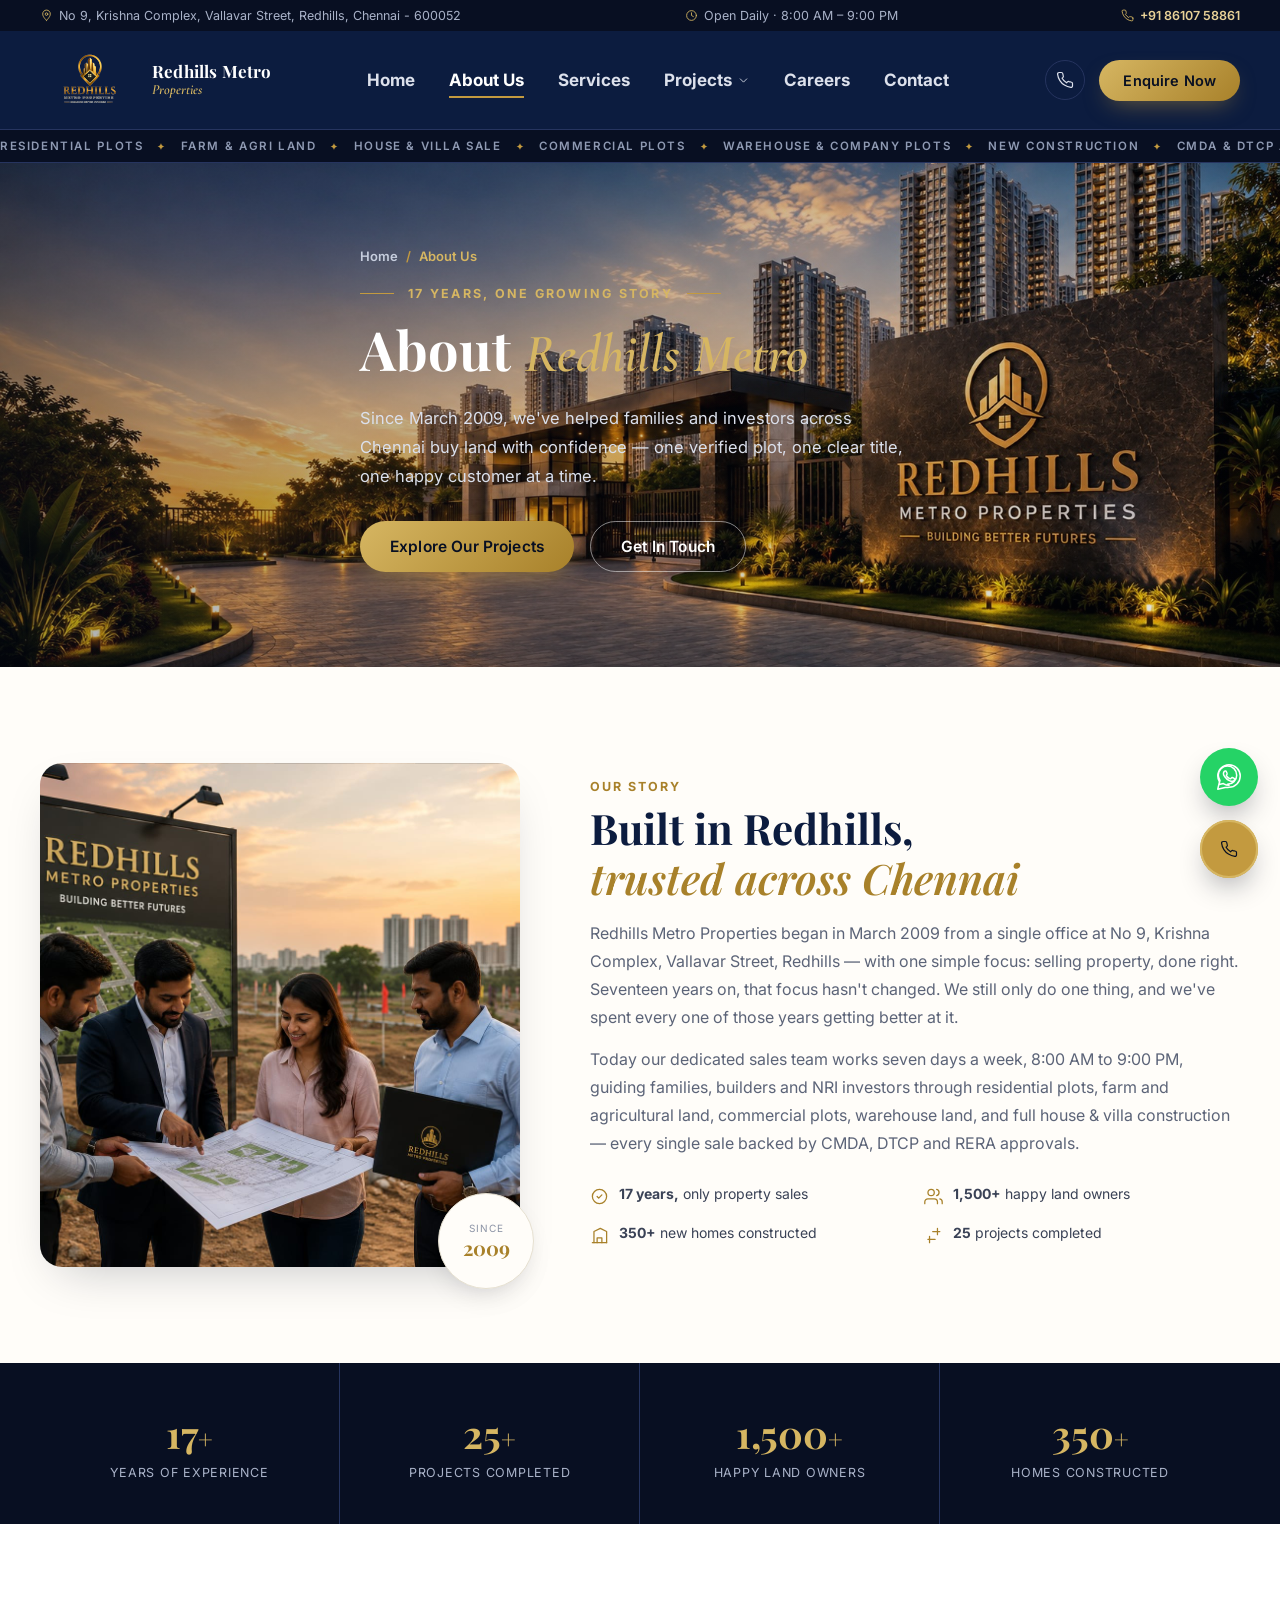
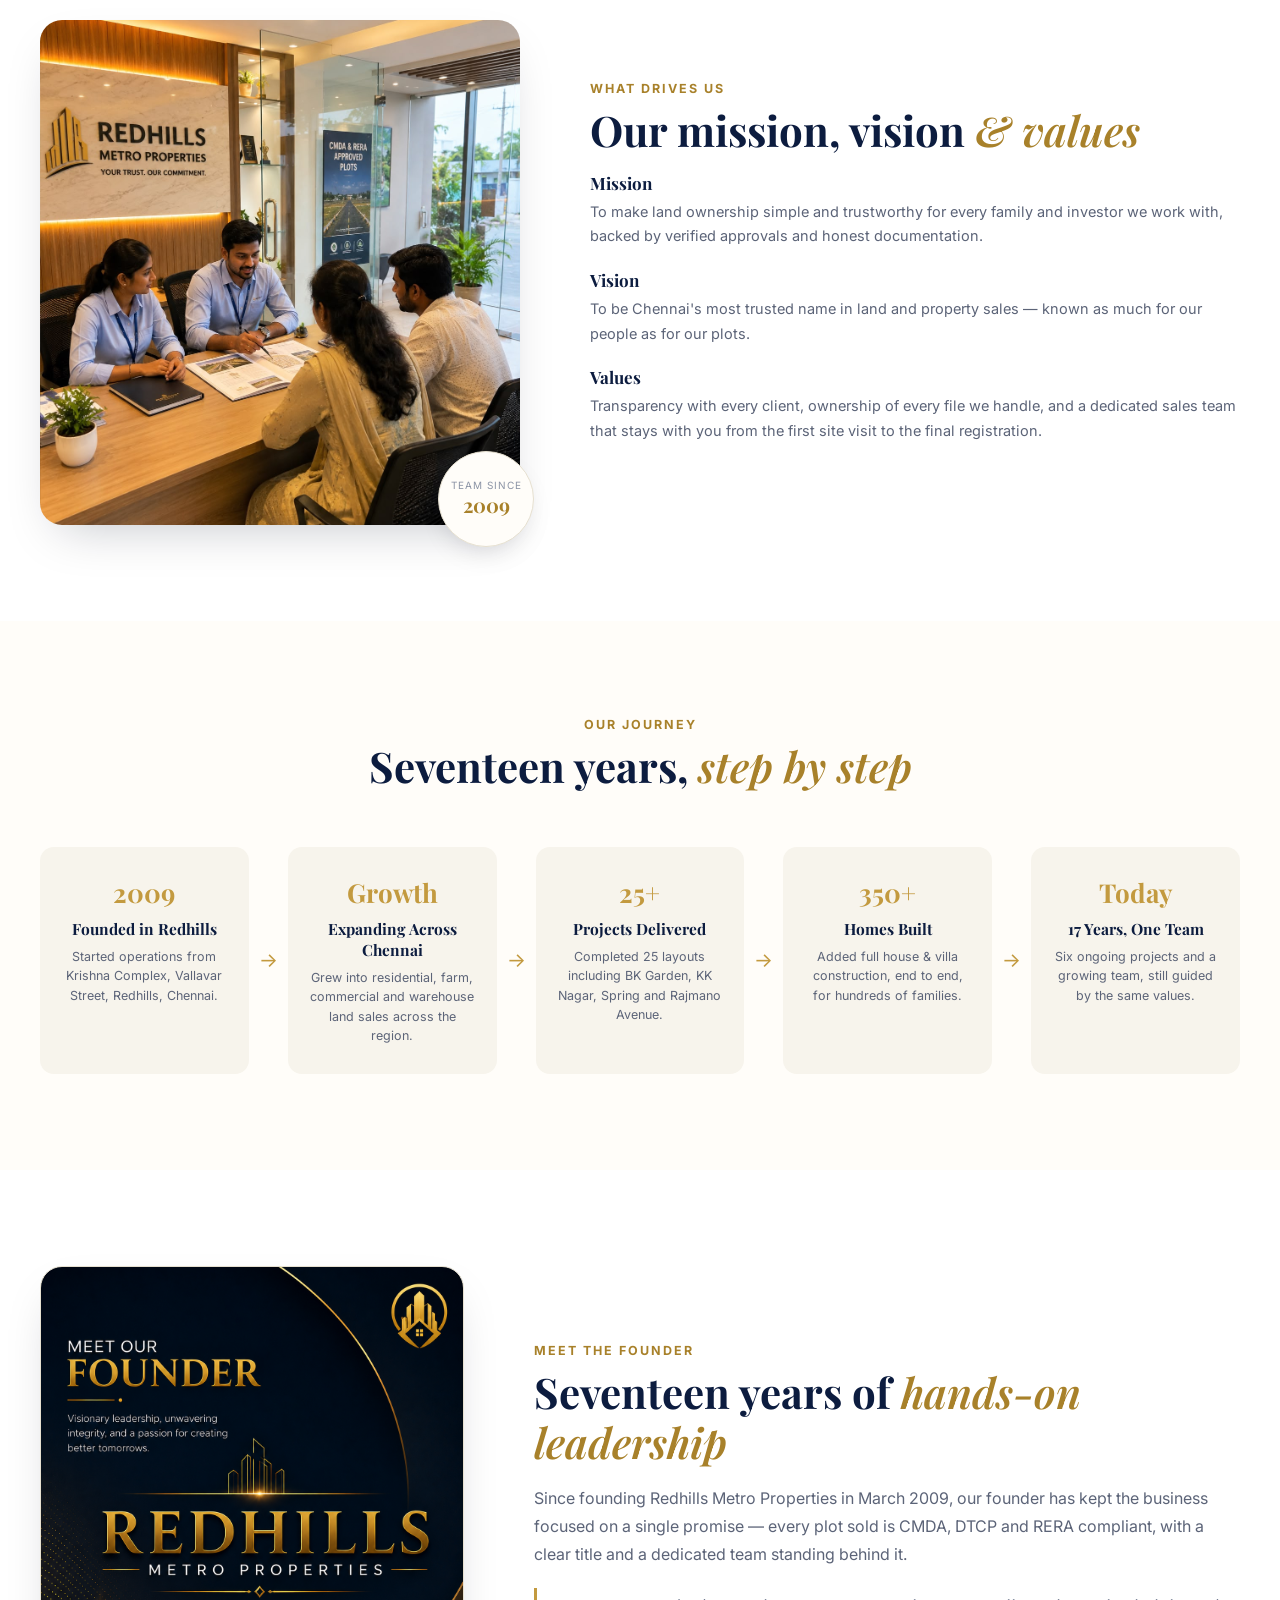
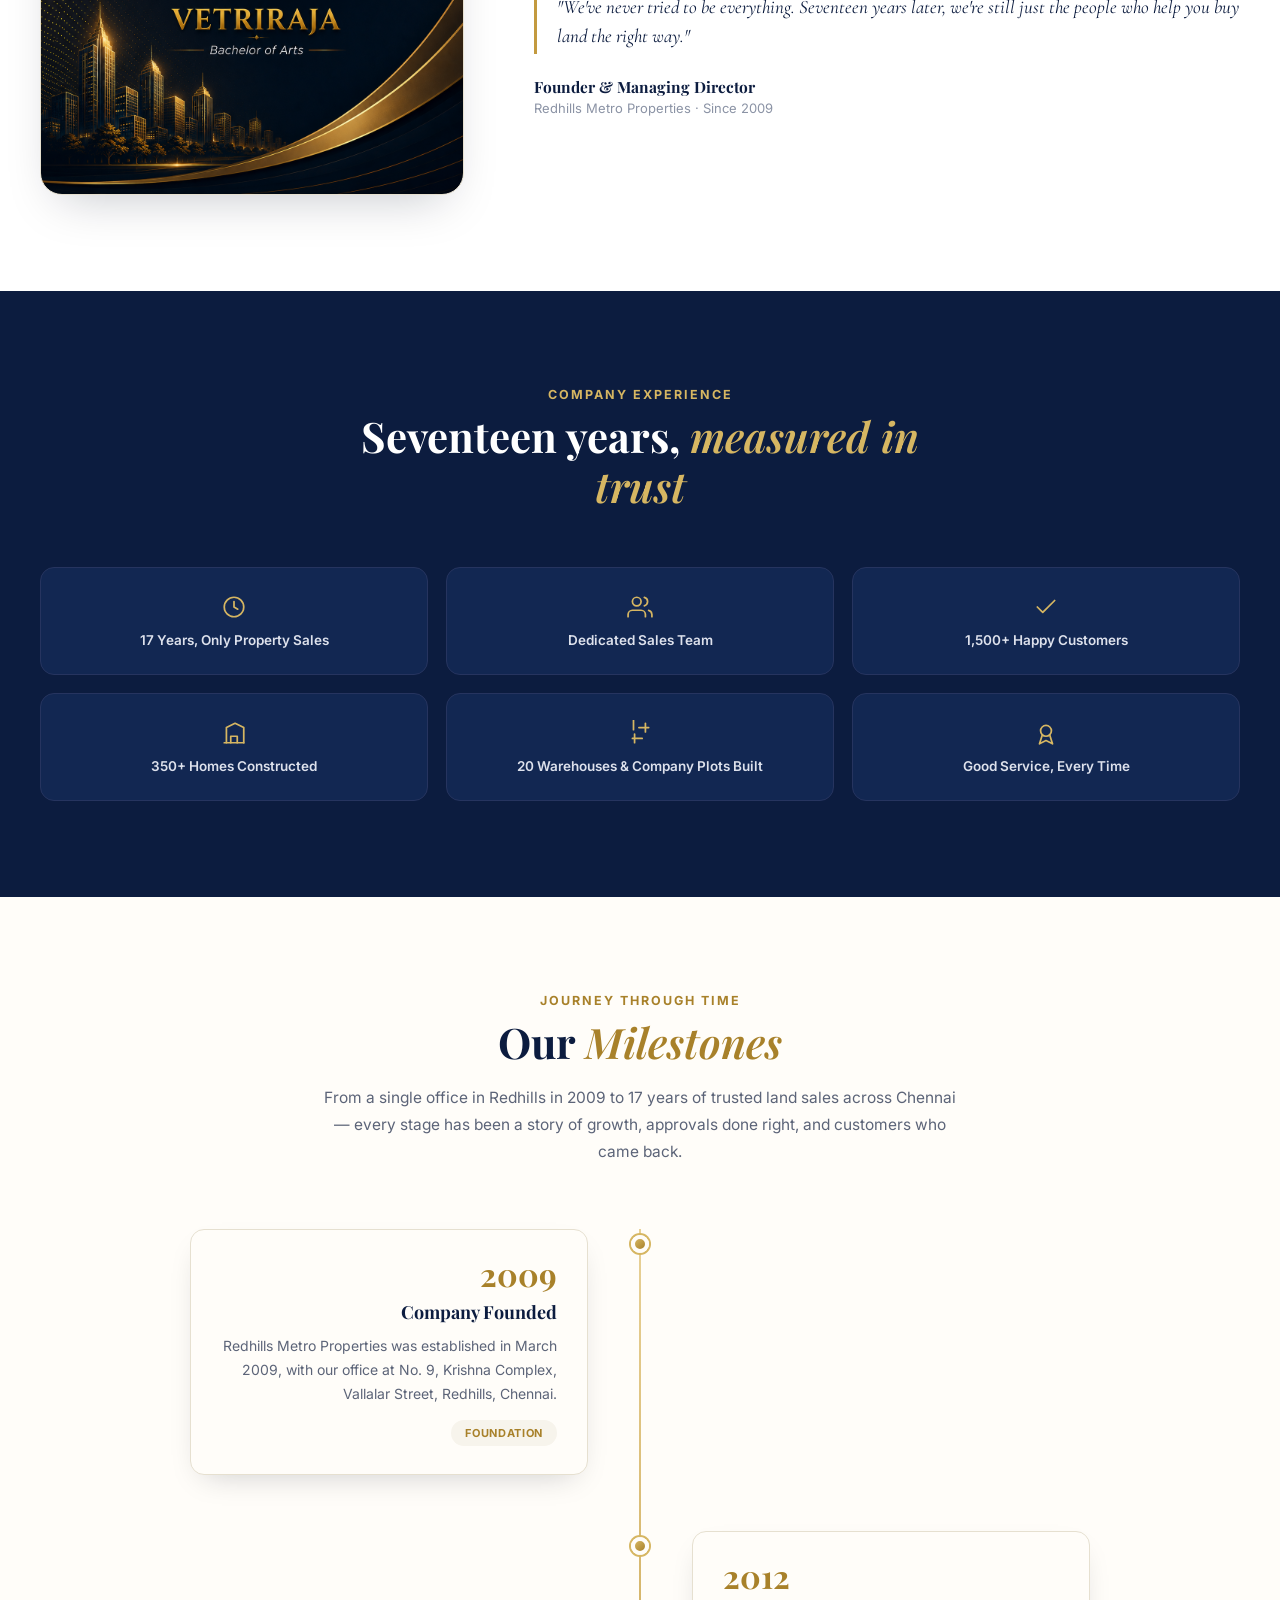
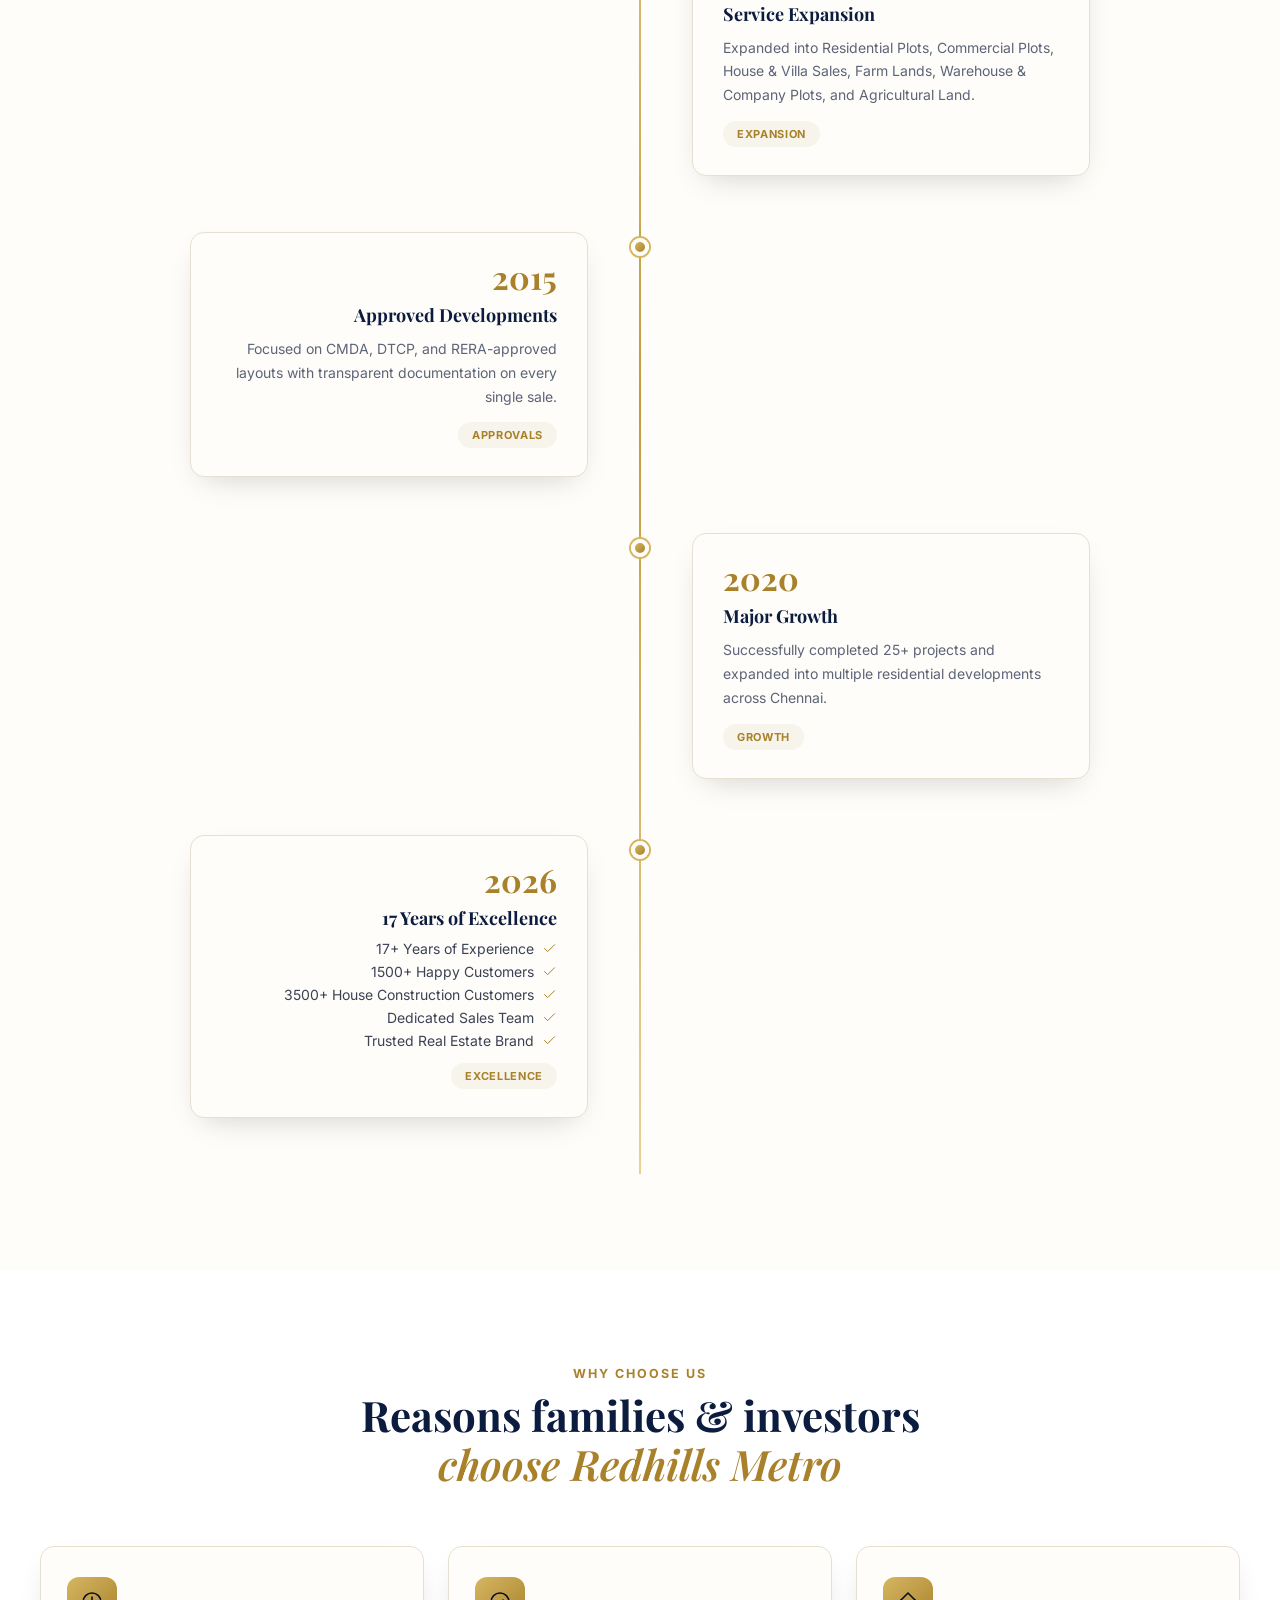
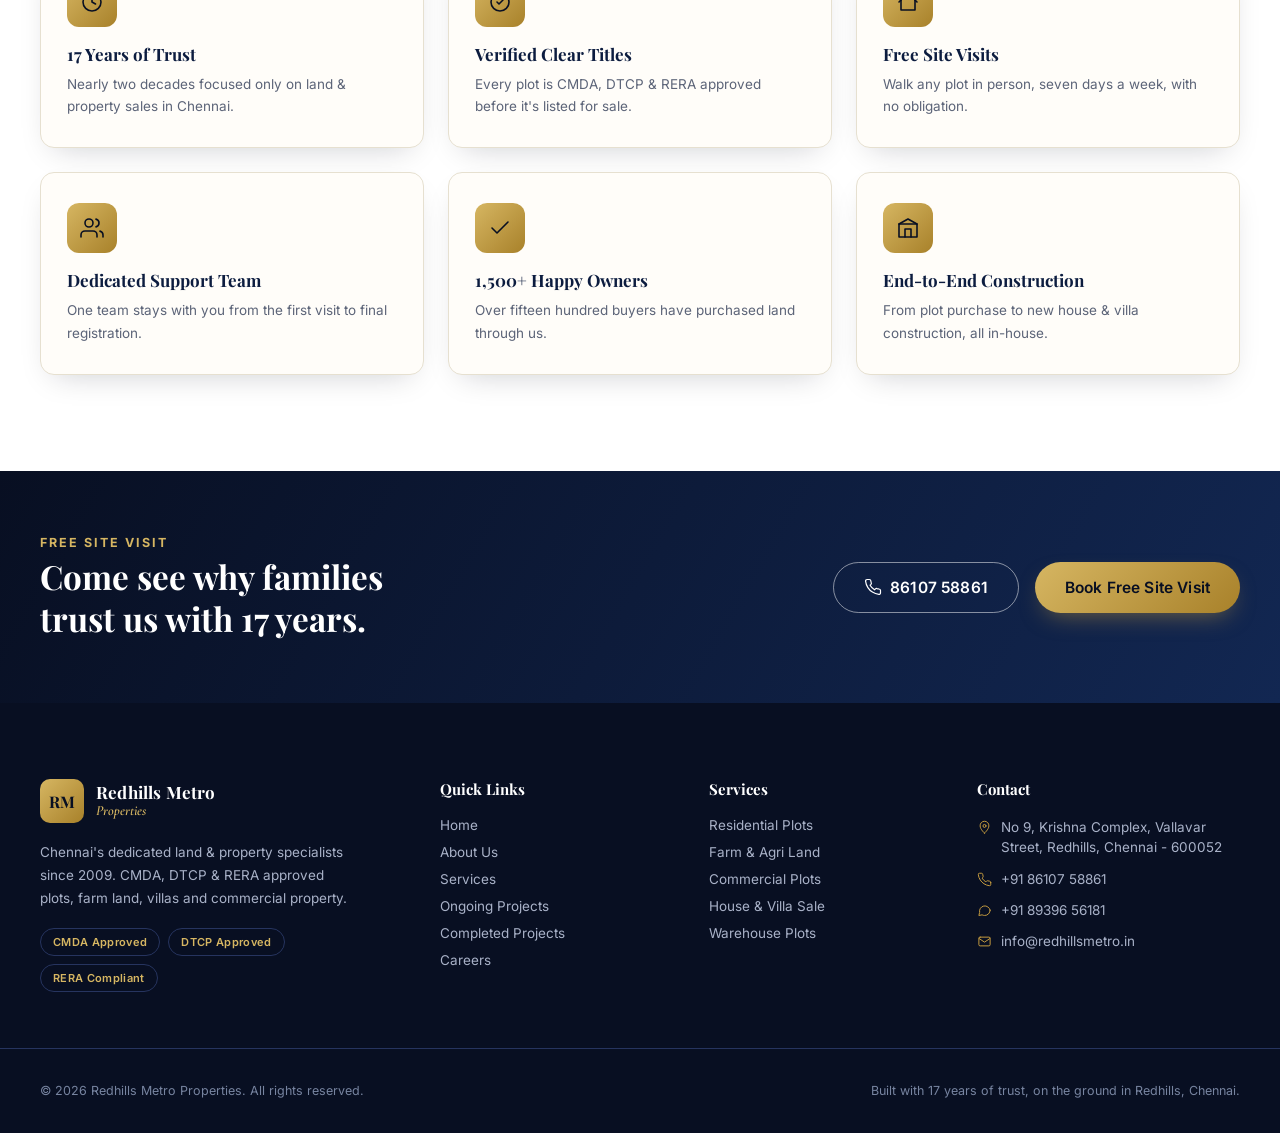
==== about.html @ 5ffaf77a "Add files via upload" ====
<!DOCTYPE html>
<html lang="en">
<head>
<meta charset="UTF-8">
<meta name="viewport" content="width=device-width, initial-scale=1.0">
<title>About Us | Redhills Metro Properties</title>
<meta name="description" content="17 years of trusted CMDA &amp; RERA approved land sales in Chennai. Learn about Redhills Metro Properties' story, mission, milestones and the team behind 1,500+ happy land owners.">
<link rel="preconnect" href="https://fonts.googleapis.com">
<link rel="preconnect" href="https://fonts.gstatic.com" crossorigin>
<link href="https://fonts.googleapis.com/css2?family=Playfair+Display:ital,wght@0,600;0,700;1,500;1,600&family=Inter:wght@400;500;600;700&family=Cormorant+Garamond:ital,wght@0,600;1,500&display=swap" rel="stylesheet">
<style>
/* =========================================================
   REDHILLS METRO PROPERTIES — ABOUT PAGE
   Shares design tokens & shell components with Home/Career pages.
   ========================================================= */
:root{
  --navy-950:#080f22;
  --navy-900:#0c1c3f;
  --navy-800:#122752;
  --navy-700:#1a3568;
  --navy-600:#254586;

  --gold-600:#a8812a;
  --gold-500:#c39a3f;
  --gold-400:#d6b662;
  --gold-300:#e8d197;

  --cream:#f7f4ec;
  --paper:#fffdf9;
  --ink-900:#171d2c;
  --ink-700:#3a4256;
  --ink-600:#5c6478;
  --ink-400:#8b93a5;
  --line:#e6e0d0;
  --line-dark:#26345f;

  --serif:'Playfair Display', Georgia, serif;
  --accent-serif:'Cormorant Garamond', Georgia, serif;
  --sans:'Inter', -apple-system, BlinkMacSystemFont, 'Segoe UI', sans-serif;

  --shadow-soft: 0 20px 50px -20px rgba(8,15,34,.25);
  --shadow-card: 0 12px 30px -14px rgba(8,15,34,.22);
  --radius-lg: 22px;
  --radius-md: 14px;
  --radius-sm: 8px;
}

*,*::before,*::after{box-sizing:border-box;}
html{scroll-behavior:smooth;}
body{
  margin:0;
  font-family:var(--sans);
  color:var(--ink-900);
  background:var(--paper);
  -webkit-font-smoothing:antialiased;
  overflow-x:hidden;
}
img{max-width:100%;display:block;}
a{color:inherit;text-decoration:none;}
ul{list-style:none;margin:0;padding:0;}
button{font:inherit;cursor:pointer;background:none;border:none;color:inherit;}
.i{width:18px;height:18px;fill:none;stroke:currentColor;stroke-width:1.6;stroke-linecap:round;stroke-linejoin:round;flex-shrink:0;}

@media (prefers-reduced-motion: reduce){
  *{animation-duration:.01ms !important; animation-iteration-count:1 !important; transition-duration:.01ms !important; scroll-behavior:auto !important;}
}

a:focus-visible, button:focus-visible{
  outline:2px solid var(--gold-500);
  outline-offset:3px;
  border-radius:4px;
}

.section{padding:96px 0;}
.section--dark{background:var(--navy-900); color:#fff;}
.section--cream{background:white}
.section__head{max-width:640px; margin:0 auto 56px; text-align:center;}
.section__head--split{max-width:none; text-align:left; display:flex; align-items:flex-end; justify-content:space-between; gap:24px; flex-wrap:wrap; padding:0 40px; margin-bottom:44px;}
.section__title{font-family:var(--serif); font-size:clamp(28px,3.4vw,42px); line-height:1.18; font-weight:700; margin:10px 0 16px; color:var(--navy-900);}
.section__title em{font-style:italic; font-weight:600; color:var(--gold-600);}
.section__title--light{color:#fff;}
.section__title--light em{color:var(--gold-400);}
.section__text{font-size:16px; line-height:1.75; color:var(--ink-600); margin:0 0 14px;}
.section__text--light{color:#c7cede;}

.eyebrow{
  font-family:var(--sans);
  font-size:12.5px;
  font-weight:700;
  letter-spacing:.16em;
  text-transform:uppercase;
  color:var(--gold-600);
  margin:0 0 4px;
}
.eyebrow--light{color:var(--gold-400);}

/* =========================================================
   BUTTONS
   ========================================================= */
.btn{
  display:inline-flex; align-items:center; gap:8px;
  padding:12px 24px;
  border-radius:999px;
  font-weight:600;
  font-size:14.5px;
  letter-spacing:.01em;
  transition:transform .25s ease, box-shadow .25s ease, background .25s ease, color .25s ease;
  white-space:nowrap;
  border:none;
}
.btn--lg{padding:15px 30px; font-size:15.5px;}
.btn--gold{
  background:linear-gradient(135deg, var(--gold-400), var(--gold-600));
  color:var(--navy-950);
  box-shadow:0 10px 24px -10px rgba(195,154,63,.6);
}
.btn--gold:hover{transform:translateY(-2px); box-shadow:0 14px 28px -10px rgba(195,154,63,.75);}
.btn--outline{
  border:1.5px solid var(--navy-800);
  color:var(--navy-900);
}
.btn--outline:hover{background:var(--navy-900); color:#fff;}
.btn--outline-light{
  border:1.5px solid rgba(255,255,255,.5);
  color:#fff;
}
.btn--outline-light:hover{background:rgba(255,255,255,.12);}

/* =========================================================
   TOPBAR / HEADER / NAV (shared shell)
   ========================================================= */
.topbar{background:var(--navy-950); color:#a9b2c8; font-size:12.5px;}
.topbar__inner{max-width:1320px; margin:0 auto; padding:8px 40px; display:flex; align-items:center; justify-content:space-between; gap:20px; flex-wrap:wrap;}
.topbar__item{display:flex; align-items:center; gap:6px;}
.topbar__item .i{width:13px; height:13px; color:var(--gold-400);}
.topbar__phone{color:var(--gold-300); font-weight:600;}

.header{position:sticky; top:0; z-index:100; background:var(--navy-900); border-bottom:1px solid var(--line-dark);}
.header__inner{max-width:1320px; margin:0 auto; padding:14px 40px; display:flex; align-items:center; justify-content:space-between; gap:24px;}

.brand{display:flex; align-items:center; gap:12px;}
.brand__mark{
  width:44px; height:44px; border-radius:10px;
  background:linear-gradient(135deg, var(--gold-400), var(--gold-600));
  color:var(--navy-950);
  font-family:var(--serif); font-weight:700; font-size:16px;
  display:flex; align-items:center; justify-content:center;
  flex-shrink:0;
}
.brand__text{display:flex; flex-direction:column; line-height:1.15;}
.brand__text strong{font-family:var(--serif); font-size:17px; color:#fff; font-weight:700; letter-spacing:.01em;}
.brand__text em{font-style:italic; font-family:var(--accent-serif); font-size:14px; color:var(--gold-400); font-weight:600;}

.nav__list{display:flex; align-items:center; gap:34px;}
.nav__list > li > a, .nav__dropdown-btn{
  font-size:17px; font-weight:700; color:#dde1ec;
  display:flex; align-items:center; gap:5px;
  padding:8px 0; position:relative;
}
.nav__list > li > a::after{
  content:""; position:absolute; left:0; right:0; bottom:0; height:2px;
  background:var(--gold-500); transform:scaleX(0); transform-origin:left;
  transition:transform .25s ease;
}

.brand__logo{
  height:70px; width:220px; max-width:100px;
  object-fit:contain; flex-shrink:0;
}
.nav__list > li > a:hover::after, .nav__list > li > a.is-active::after{transform:scaleX(1);}
.nav__list > li > a.is-active, .nav__list > li > a:hover, .nav__dropdown-btn:hover{color:#fff;}

.nav__dropdown{position:relative;}
.i--chevron{width:13px; height:13px; transition:transform .25s ease;}
.nav__dropdown-btn[aria-expanded="true"] .i--chevron{transform:rotate(180deg);}

.nav__dropdown-menu{
  position:absolute; top:calc(100% + 14px); left:50%; transform:translateX(-50%) translateY(6px);
  background:var(--paper); border-radius:var(--radius-md); overflow:hidden;
  width:250px; box-shadow:var(--shadow-soft);
  opacity:0; visibility:hidden; transition:opacity .22s ease, transform .22s ease, visibility .22s ease;
}
.nav__dropdown-menu::before{
  content:""; position:absolute; top:-6px; left:50%; transform:translateX(-50%) rotate(45deg);
  width:12px; height:12px; background:var(--paper);
}
.nav__dropdown.is-open .nav__dropdown-menu{opacity:1; visibility:visible; transform:translateX(-50%) translateY(0);}
.nav__dropdown-menu li a{display:flex; flex-direction:column; gap:2px; padding:14px 18px; color:var(--navy-900); border-bottom:1px solid var(--line);}
.nav__dropdown-menu li:last-child a{border-bottom:none;}
.nav__dropdown-menu li a span{font-weight:600; font-size:14.5px;}
.nav__dropdown-menu li a small{color:var(--ink-400); font-size:12px;}
.nav__dropdown-menu li a:hover{background:var(--cream);}

.header__cta{display:flex; align-items:center; gap:14px;}
.icon-btn{
  width:40px; height:40px; border-radius:50%; border:1px solid var(--line-dark);
  display:flex; align-items:center; justify-content:center; color:#dde1ec;
  transition:background .2s ease, border-color .2s ease;
}
.icon-btn:hover{background:var(--navy-800); border-color:var(--gold-500);}

.hamburger{display:none; flex-direction:column; justify-content:center; gap:5px; width:30px; height:30px;}
.hamburger span{display:block; width:100%; height:2px; background:#fff; border-radius:2px; transition:transform .3s ease, opacity .3s ease;}
.hamburger[aria-expanded="true"] span:nth-child(1){transform:translateY(7px) rotate(45deg);}
.hamburger[aria-expanded="true"] span:nth-child(2){opacity:0;}
.hamburger[aria-expanded="true"] span:nth-child(3){transform:translateY(-7px) rotate(-45deg);}

.ticker{background:var(--navy-950); border-top:1px solid var(--line-dark); overflow:hidden; padding:9px 0;}
.ticker__track{display:flex; align-items:center; gap:14px; width:max-content; animation:ticker 32s linear infinite;}
.ticker__track span{font-size:11.5px; font-weight:600; letter-spacing:.14em; color:#8f9ab3; white-space:nowrap;}
.ticker__track .dot{color:var(--gold-500); font-size:9px;}
@keyframes ticker{ from{transform:translateX(0);} to{transform:translateX(-50%);} }

.nav-backdrop{position:fixed; inset:0; background:rgba(8,15,34,.55); z-index:98; opacity:0; visibility:hidden; transition:opacity .3s ease, visibility .3s ease;}
.nav-backdrop.is-visible{opacity:1; visibility:visible;}

@media (max-width: 980px){
  .topbar{display:none;}
  .hamburger{display:flex;}
  .nav{position:fixed; top:0; right:0; height:100vh; width:min(320px,84vw); background:var(--navy-950); z-index:99; padding:100px 28px 40px; transform:translateX(100%); transition:transform .35s ease; overflow-y:auto;}
  .nav.is-open{transform:translateX(0);}
  .nav__list{flex-direction:column; align-items:flex-start; gap:6px; width:100%;}
  .nav__list > li{width:100%;}
  .nav__list > li > a, .nav__dropdown-btn{width:100%; padding:13px 0; justify-content:space-between; border-bottom:1px solid var(--line-dark);}
  .nav__dropdown-menu{position:static; transform:none; width:100%; box-shadow:none; background:var(--navy-800); max-height:0; opacity:1; visibility:visible; overflow:hidden; transition:max-height .3s ease; border-radius:var(--radius-sm); margin-top:6px;}
  .nav__dropdown-menu::before{display:none;}
  .nav__dropdown.is-open .nav__dropdown-menu{max-height:220px;}
  .nav__dropdown-menu li a{color:#fff; border-bottom:1px solid var(--line-dark);}
  .nav__dropdown-menu li a small{color:#8f9ab3;}
  .header__cta .icon-btn{display:none;}
  .header__cta .btn--gold{padding:10px 18px; font-size:13.5px;}
}
.header.is-scrolled .header__inner{padding-top:10px; padding-bottom:10px;}

/* =========================================================
   PAGE HERO
   ========================================================= */
.page-hero{position:relative; min-height:56vh; display:flex; align-items:center; overflow:hidden; padding:60px 0 70px;}
.page-hero__bg{
  position:absolute; inset:0; background-size:cover; background-position:center;
  background-repeat:no-repeat;
  background-color:transparent;
  background-image:url('images/about-hero.jpg');
}
.page-hero__overlay{background:linear-gradient(100deg, rgba(8,15,34,.35) 0%, rgba(8,15,34,.22) 45%, rgba(8,15,34,.10) 100%); position:absolute; inset:0;}
.page-hero__content{position:relative; z-index:2; max-width:680px; margin:0 auto; padding:0 40px; }
.breadcrumb{display:flex; align-items:center; gap:8px; font-size:13px; font-weight:600; color:#a9b2c8; margin-bottom:22px;}
.breadcrumb a{color:#c7cede; transition:color .2s ease;}
.breadcrumb a:hover{color:var(--gold-400);}
.breadcrumb__sep{color:var(--gold-500);}
.breadcrumb__current{color:var(--gold-400);}
.page-hero__eyebrow{display:flex; align-items:center; gap:14px; font-size:12.5px; font-weight:700; letter-spacing:.18em; text-transform:uppercase; color:var(--gold-400); margin:0 0 18px;}
.page-hero__eyebrow span{width:34px; height:1px; background:var(--gold-500); display:block;}
.page-hero__title{font-family:var(--serif); font-weight:700; color:#fff; font-size:clamp(34px,5vw,54px); line-height:1.14; margin:0 0 20px;}
.page-hero__title em{font-style:italic; font-weight:600; color:var(--gold-400); font-family:var(--accent-serif);}
.page-hero__desc{font-size:16.5px; line-height:1.75; color:#dbe0ec; max-width:560px; margin:0 0 30px;}
.page-hero__actions{display:flex; gap:16px; flex-wrap:wrap;}
@media (max-width:560px){ .page-hero__actions{flex-direction:column;} .page-hero__actions .btn{width:100%; justify-content:center;} }

/* =========================================================
   OUR STORY
   ========================================================= */
.story__inner{
  max-width:1320px; margin:0 auto; padding:0 40px;
  display:grid; grid-template-columns:.85fr 1.15fr; gap:70px; align-items:center;
}
.story__media{position:relative;}
.story__image{
  width:100%; aspect-ratio:1/1.05; border-radius:var(--radius-lg);
  /* background-color:var(--navy-800); */
  background-image:linear-gradient(160deg, var(--navy-700), var(--gold-600) 140%), url('images/about-story.jpg');
  background-blend-mode:overlay; background-size:cover; background-position:center;
  box-shadow:var(--shadow-soft);
}
.story__since{
  position:absolute; bottom:-22px; right:-14px;
  background:var(--paper); border-radius:50%; width:96px; height:96px;
  display:flex; flex-direction:column; align-items:center; justify-content:center;
  box-shadow:var(--shadow-card); border:1px solid var(--line);
}
.story__since span{font-size:10px; letter-spacing:.1em; text-transform:uppercase; color:var(--ink-400);}
.story__since strong{font-family:var(--serif); font-size:20px; color:var(--gold-600);}

.story__grid{display:grid; grid-template-columns:1fr 1fr; gap:18px; margin:28px 0 6px;}
.about__point{display:flex; align-items:flex-start; gap:10px; font-size:14px; color:var(--ink-700);}
.about__point .i{width:19px; height:19px; color:var(--gold-600); margin-top:2px;}
@media (max-width: 980px){
  .story__inner{grid-template-columns:1fr; gap:70px;}
  .story__grid{grid-template-columns:1fr;}
}

/* =========================================================
   STATS STRIP
   ========================================================= */
.stats{background:var(--navy-950); padding:0;}
.stats__inner{max-width:1320px; margin:0 auto; padding:0 40px; display:grid; grid-template-columns:repeat(4,1fr);}
.stat{padding:44px 20px; text-align:center; border-right:1px solid var(--line-dark);}
.stat:last-child{border-right:none;}
.stat__num{font-family:var(--serif); font-size:clamp(30px,3vw,44px); font-weight:700; color:var(--gold-400);}
.stat__plus{font-family:var(--serif); font-size:clamp(20px,2vw,28px); font-weight:700; color:var(--gold-400);}
.stat__label{display:block; margin-top:6px; font-size:12.5px; letter-spacing:.06em; text-transform:uppercase; color:#a9b2c8;}
@media (max-width: 760px){
  .stats__inner{grid-template-columns:1fr 1fr;}
  .stat{border-bottom:1px solid var(--line-dark);}
}

/* =========================================================
   MISSION / VISION / VALUES (culture pattern)
   ========================================================= */
.culture__inner{max-width:1320px; margin:0 auto; padding:0 40px; display:grid; grid-template-columns:.85fr 1.15fr; gap:70px; align-items:center;}
.culture__media{position:relative;}
.culture__image{
  width:100%; aspect-ratio:1/1.05; border-radius:var(--radius-lg);
  /* background-color:var(--navy-800); */
  background-image:linear-gradient(160deg, var(--navy-700), var(--gold-600) 140%), url('images/about-office.jpg');
  background-blend-mode:overlay; background-size:cover; background-position:center;
  box-shadow:var(--shadow-soft);
}
.culture__since{position:absolute; bottom:-22px; right:-14px; background:var(--paper); border-radius:50%; width:96px; height:96px; display:flex; flex-direction:column; align-items:center; justify-content:center; box-shadow:var(--shadow-card); border:1px solid var(--line);}
.culture__since span{font-size:10px; letter-spacing:.1em; text-transform:uppercase; color:var(--ink-400);}
.culture__since strong{font-family:var(--serif); font-size:20px; color:var(--gold-600);}
.culture__block{margin-bottom:20px;}
.culture__block h3{font-family:var(--serif); font-size:17px; color:var(--navy-900); margin:0 0 6px;}
.culture__block p{font-size:14.5px; line-height:1.7; color:var(--ink-600); margin:0;}
@media (max-width:980px){ .culture__inner{grid-template-columns:1fr; gap:70px;} }

/* =========================================================
   MILESTONES / TIMELINE
   ========================================================= */
.timeline{max-width:1320px; margin:0 auto; padding:0 40px; display:flex; align-items:stretch; gap:10px; flex-wrap:wrap; justify-content:center;}
.timeline__step{flex:1 1 170px; max-width:210px; background:var(--cream); border-radius:var(--radius-md); padding:28px 20px; text-align:center;}
.timeline__num{font-family:var(--serif); font-size:26px; font-weight:700; color:var(--gold-500); display:block; margin-bottom:8px;}
.timeline__step h3{font-family:var(--serif); font-size:15.5px; font-weight:700; margin:0 0 8px; color:var(--navy-900);}
.timeline__step p{font-size:12.5px; line-height:1.55; color:var(--ink-600); margin:0;}
.timeline__arrow{display:flex; align-items:center; justify-content:center; font-size:20px; color:var(--gold-500); flex:0 0 auto;}
@media (max-width:900px){
  .timeline{flex-direction:column; align-items:stretch;}
  .timeline__step{max-width:none;}
  .timeline__arrow{transform:rotate(90deg); margin:-4px 0;}
}

/* =========================================================
   MEET THE FOUNDER
   ========================================================= */
.founder__inner{max-width:1320px; margin:0 auto; padding:0 40px; display:grid; grid-template-columns:.75fr 1.25fr; gap:70px; align-items:center;}
.founder__media{position:relative;}
.founder__image{
  width:100%; aspect-ratio:4/5; border-radius:var(--radius-lg);
  /* background-color:var(--navy-800); */
  background-image:linear-gradient(160deg, var(--navy-700), var(--navy-950)), url('images/founder.jpg');
  background-blend-mode:overlay; background-size:cover; background-position:center top;
  box-shadow:var(--shadow-soft);
  border:1px solid var(--line);
}
.founder__quote{
  font-family:var(--accent-serif); font-style:italic; font-size:19px; line-height:1.55;
  color:var(--navy-900); border-left:3px solid var(--gold-500);
  padding:4px 0 4px 20px; margin:20px 0 22px;
}
.founder__role strong{display:block; font-family:var(--serif); font-size:15.5px; color:var(--navy-900);}
.founder__role span{font-size:13px; color:var(--ink-400);}
@media (max-width:980px){ .founder__inner{grid-template-columns:1fr; gap:50px;} .founder__media{max-width:340px; margin:0 auto;} }

/* =========================================================
   ACHIEVEMENTS (benefits-tile pattern)
   ========================================================= */
.benefits__grid{max-width:1320px; margin:0 auto; padding:0 40px; display:grid; grid-template-columns:repeat(3,1fr); gap:18px;}
.benefits-tile{
  background:var(--navy-800); border:1px solid var(--line-dark); border-radius:var(--radius-md);
  padding:26px 20px; display:flex; flex-direction:column; align-items:center; gap:12px; text-align:center;
  transition:transform .25s ease, border-color .25s ease, background .25s ease;
}
.benefits-tile:hover{transform:translateY(-6px); border-color:var(--gold-500); background:var(--navy-700);}
.benefits-tile .i{width:26px; height:26px; color:var(--gold-400);}
.benefits-tile span{font-size:13.5px; font-weight:600; color:#dde1ec;}
@media (max-width:980px){ .benefits__grid{grid-template-columns:1fr 1fr;} }
@media (max-width:560px){ .benefits__grid{grid-template-columns:1fr;} }

/* =========================================================
   OUR MILESTONES (premium alternating vertical timeline)
   ========================================================= */
.milestones-v2__intro{max-width:640px; margin:0 auto 16px; text-align:center; color:var(--ink-600); font-size:15.5px; line-height:1.75;}

.timeline-v2{position:relative; max-width:980px; margin:64px auto 0; padding:0 40px;}
.timeline-v2::before{
  content:""; position:absolute; left:50%; top:0; bottom:0; width:2px;
  background:linear-gradient(180deg, var(--gold-300), var(--gold-500) 50%, var(--gold-300));
  transform:translateX(-50%);
}
.timeline-v2__item{
  position:relative; width:50%; padding-bottom:56px;
}
.timeline-v2__item:nth-child(odd){padding-right:52px;}
.timeline-v2__item:nth-child(even){margin-left:50%; padding-left:52px;}

.timeline-v2__dot{
  position:absolute; top:6px; width:18px; height:18px; border-radius:50%;
  background:linear-gradient(135deg, var(--gold-400), var(--gold-600));
  border:4px solid var(--paper); box-shadow:0 0 0 2px var(--gold-400);
  z-index:2;
}
.timeline-v2__item:nth-child(odd) .timeline-v2__dot{right:-9px;}
.timeline-v2__item:nth-child(even) .timeline-v2__dot{left:-9px;}

.timeline-v2__card{
  background:var(--paper); border:1px solid var(--line); border-radius:var(--radius-md);
  padding:28px 30px; box-shadow:var(--shadow-card);
  transition:transform .25s ease, box-shadow .25s ease;
}
.timeline-v2__card:hover{transform:translateY(-4px); box-shadow:var(--shadow-soft);}
.timeline-v2__item:nth-child(odd) .timeline-v2__card{text-align:right;}
.timeline-v2__item:nth-child(even) .timeline-v2__card{text-align:left;}

.timeline-v2__year{font-family:var(--serif); font-size:32px; font-weight:700; color:var(--gold-600); display:block; line-height:1;}
.timeline-v2__card h3{font-family:var(--serif); font-size:18px; font-weight:700; color:var(--navy-900); margin:10px 0 10px;}
.timeline-v2__card p{font-size:14px; line-height:1.7; color:var(--ink-600); margin:0 0 14px;}
.timeline-v2__card ul{margin:0 0 14px; display:flex; flex-direction:column; gap:6px;}
.timeline-v2__item:nth-child(odd) .timeline-v2__card ul{align-items:flex-end;}
.timeline-v2__card ul li{font-size:14px; color:var(--ink-700); display:flex; align-items:center; gap:8px;}
.timeline-v2__item:nth-child(odd) .timeline-v2__card ul li{flex-direction:row-reverse;}
.timeline-v2__card ul li .i{width:15px; height:15px; color:var(--gold-600); flex-shrink:0;}
.timeline-v2__tag{
  display:inline-block; font-size:11px; font-weight:700; letter-spacing:.06em; text-transform:uppercase;
  color:var(--gold-600); background:var(--cream); border-radius:999px; padding:6px 14px;
}

@media (max-width:860px){
  .timeline-v2{padding:0 24px 0 52px;}
  .timeline-v2::before{left:8px;}
  .timeline-v2__item, .timeline-v2__item:nth-child(even){width:100%; margin-left:0; padding-left:36px; padding-right:0;}
  .timeline-v2__item:nth-child(odd) .timeline-v2__dot,
  .timeline-v2__item:nth-child(even) .timeline-v2__dot{left:-44px; right:auto;}
  .timeline-v2__item:nth-child(odd) .timeline-v2__card,
  .timeline-v2__item:nth-child(even) .timeline-v2__card{text-align:left;}
  .timeline-v2__item:nth-child(odd) .timeline-v2__card ul,
  .timeline-v2__item:nth-child(even) .timeline-v2__card ul{align-items:flex-start;}
  .timeline-v2__item:nth-child(odd) .timeline-v2__card ul li,
  .timeline-v2__item:nth-child(even) .timeline-v2__card ul li{flex-direction:row;}
}

/* =========================================================
   WHY CHOOSE US
   ========================================================= */
.why__grid{max-width:1320px; margin:0 auto; padding:0 40px; display:grid; grid-template-columns:repeat(3,1fr); gap:24px;}
.why-card{background:var(--paper); border:1px solid var(--line); border-radius:var(--radius-md); padding:30px 26px; box-shadow:var(--shadow-card); transition:transform .25s ease;}
.why-card:hover{transform:translateY(-6px);}
.why-card__icon{width:50px; height:50px; border-radius:12px; background:linear-gradient(135deg, var(--gold-400), var(--gold-600)); display:flex; align-items:center; justify-content:center; margin-bottom:16px;}
.why-card__icon .i{color:var(--navy-950); width:24px; height:24px;}
.why-card h3{font-family:var(--serif); font-size:17px; font-weight:700; margin:0 0 8px; color:var(--navy-900);}
.why-card p{font-size:13.5px; line-height:1.65; color:var(--ink-600); margin:0;}
@media (max-width:980px){ .why__grid{grid-template-columns:1fr 1fr;} }
@media (max-width:560px){ .why__grid{grid-template-columns:1fr;} }

/* =========================================================
   CTA BAND
   ========================================================= */
.cta-band{background:linear-gradient(120deg, var(--navy-950), var(--navy-800)); padding:64px 0;}
.cta-band__inner{max-width:1320px; margin:0 auto; padding:0 40px; display:flex; align-items:center; justify-content:space-between; gap:30px; flex-wrap:wrap;}
.cta-band h2{font-family:var(--serif); color:#fff; font-size:clamp(24px,2.6vw,34px); margin:6px 0 0; line-height:1.25;}
.cta-band__actions{display:flex; gap:16px; flex-wrap:wrap;}

/* =========================================================
   FOOTER
   ========================================================= */
.footer{background:var(--navy-950); color:#a9b2c8; padding:76px 0 0;}
.footer__inner{max-width:1320px; margin:0 auto; padding:0 40px 56px; display:grid; grid-template-columns:1.6fr 1fr 1fr 1.2fr; gap:50px; border-bottom:1px solid var(--line-dark);}
.brand--footer{margin-bottom:18px;}
.footer__col--brand p{font-size:13.5px; line-height:1.7; max-width:320px; margin:0 0 18px;}
.footer__badges{display:flex; gap:8px; flex-wrap:wrap;}
.footer__badges span{font-size:11px; font-weight:600; letter-spacing:.03em; color:var(--gold-400); border:1px solid var(--line-dark); border-radius:999px; padding:6px 12px;}
.footer__col h4{color:#fff; font-family:var(--serif); font-size:15px; margin:0 0 18px;}
.footer__col ul li{margin-bottom:11px; font-size:13.5px;}
.footer__col ul li a:hover{color:var(--gold-400);}
.footer__contact li{display:flex; align-items:flex-start; gap:9px; line-height:1.5;}
.footer__contact .i{width:15px; height:15px; margin-top:3px; color:var(--gold-500);}
.footer__bottom{max-width:1320px; margin:0 auto; padding:22px 40px; display:flex; justify-content:space-between; gap:12px; flex-wrap:wrap; font-size:12.5px; color:#7784a0;}
@media (max-width:980px){ .footer__inner{grid-template-columns:1fr 1fr; row-gap:40px;} }
@media (max-width:560px){ .footer__inner{grid-template-columns:1fr;} }

/* =========================================================
   FLOATING BUTTONS
   ========================================================= */
.floaters{position:fixed; right:22px; bottom:22px; z-index:150; display:flex; flex-direction:column; gap:14px;}
.floater{width:58px; height:58px; border-radius:50%; display:flex; align-items:center; justify-content:center; box-shadow:0 14px 30px -10px rgba(8,15,34,.45); position:relative; transition:transform .25s ease;}
.floater:hover{transform:scale(1.07);}
.floater--whatsapp{background:#25D366; color:#fff;}
.floater--whatsapp .i{width:30px; height:30px;}
.floater--call{background:var(--gold-500); color:var(--navy-950);}
.floater__ping{position:absolute; inset:0; border-radius:50%; border:2px solid var(--gold-400); animation:ping 2.2s ease-out infinite;}
@keyframes ping{ 0%{transform:scale(1); opacity:.7;} 100%{transform:scale(1.6); opacity:0;} }
@media (max-width:560px){ .floaters{right:14px; bottom:14px;} .floater{width:52px; height:52px;} }

/* =========================================================
   SCROLL REVEAL
   ========================================================= */
.reveal{opacity:0; transform:translateY(26px); transition:opacity .7s ease, transform .7s ease;}
.reveal.is-visible{opacity:1; transform:translateY(0);}

</style>
</head>
<body>

<!-- ================= PRE-HEADER STRIP ================= -->
<div class="topbar">
  <div class="topbar__inner">
    <div class="topbar__item">
      <svg viewBox="0 0 24 24" class="i"><path d="M12 21s-7-6.1-7-11.5A7 7 0 0 1 12 2a7 7 0 0 1 7 7.5C19 14.9 12 21 12 21z"/><circle cx="12" cy="9.5" r="2.4"/></svg>
      No 9, Krishna Complex, Vallavar Street, Redhills, Chennai&nbsp;-&nbsp;600052
    </div>
    <div class="topbar__item">
      <svg viewBox="0 0 24 24" class="i"><circle cx="12" cy="12" r="9"/><path d="M12 7v5l3.5 2"/></svg>
      Open Daily · 8:00 AM – 9:00 PM
    </div>
    <a class="topbar__item topbar__phone" href="tel:+918610758861">
      <svg viewBox="0 0 24 24" class="i"><path d="M22 16.9v3a2 2 0 0 1-2.2 2 19.8 19.8 0 0 1-8.6-3.1 19.5 19.5 0 0 1-6-6A19.8 19.8 0 0 1 2.1 4.2 2 2 0 0 1 4.1 2h3a2 2 0 0 1 2 1.7c.1.9.3 1.8.6 2.7a2 2 0 0 1-.4 2.1L8.1 9.7a16 16 0 0 0 6 6l1.2-1.2a2 2 0 0 1 2.1-.4c.9.3 1.8.5 2.7.6a2 2 0 0 1 1.9 2.2z"/></svg>
      +91 86107 58861
    </a>
  </div>
</div>

<!-- ================= HEADER ================= -->
<header class="header" id="siteHeader">
  <div class="header__inner">
    <a href="index.html" class="brand">
  <img src="images/logo.png" alt="Redhills Metro Properties" class="brand__logo">
  <span class="brand__text">
    <strong>Redhills Metro</strong>
    <em>Properties</em>
  </span>
</a>

    <nav class="nav" id="siteNav">
      <ul class="nav__list">
        <li><a href="index.html">Home</a></li>
        <li><a href="about.html" class="is-active">About Us</a></li>
        <li><a href="services.html">Services</a></li>
        <li class="nav__dropdown">
          <button class="nav__dropdown-btn" id="projectsBtn" aria-expanded="false">
            Projects
            <svg viewBox="0 0 24 24" class="i i--chevron"><path d="M6 9l6 6 6-6"/></svg>
          </button>
          <ul class="nav__dropdown-menu" id="projectsMenu">
            <li><a href="ongoingprojects.html"><span>Ongoing Projects</span><small>6 sites in progress</small></a></li>
            <li><a href="completedprojects.html"><span>Completed Projects</span><small>25 projects delivered</small></a></li>
          </ul>
        </li>
        <li><a href="careers.html">Careers</a></li>
        <li><a href="contact.html">Contact</a></li>
      </ul>
    </nav>

    <div class="header__cta">
      <a href="tel:+918610758861" class="icon-btn" aria-label="Call us">
        <svg viewBox="0 0 24 24" class="i"><path d="M22 16.9v3a2 2 0 0 1-2.2 2 19.8 19.8 0 0 1-8.6-3.1 19.5 19.5 0 0 1-6-6A19.8 19.8 0 0 1 2.1 4.2 2 2 0 0 1 4.1 2h3a2 2 0 0 1 2 1.7c.1.9.3 1.8.6 2.7a2 2 0 0 1-.4 2.1L8.1 9.7a16 16 0 0 0 6 6l1.2-1.2a2 2 0 0 1 2.1-.4c.9.3 1.8.5 2.7.6a2 2 0 0 1 1.9 2.2z"/></svg>
      </a>
      <a href="enquiry.html" class="btn btn--gold">Enquire Now</a>
      <button class="hamburger" id="hamburgerBtn" aria-label="Open menu" aria-expanded="false">
        <span></span><span></span><span></span>
      </button>
    </div>
  </div>

  <div class="ticker">
    <div class="ticker__track">
      <span>RESIDENTIAL PLOTS</span><span class="dot">✦</span>
      <span>FARM &amp; AGRI LAND</span><span class="dot">✦</span>
      <span>HOUSE &amp; VILLA SALE</span><span class="dot">✦</span>
      <span>COMMERCIAL PLOTS</span><span class="dot">✦</span>
      <span>WAREHOUSE &amp; COMPANY PLOTS</span><span class="dot">✦</span>
      <span>NEW CONSTRUCTION</span><span class="dot">✦</span>
      <span>CMDA &amp; DTCP APPROVED</span><span class="dot">✦</span>
      <span>RERA COMPLIANT</span><span class="dot">✦</span>
      <span>FREE SITE VISIT</span><span class="dot">✦</span>
      <span>RESIDENTIAL PLOTS</span><span class="dot">✦</span>
      <span>FARM &amp; AGRI LAND</span><span class="dot">✦</span>
      <span>HOUSE &amp; VILLA SALE</span><span class="dot">✦</span>
      <span>COMMERCIAL PLOTS</span><span class="dot">✦</span>
      <span>WAREHOUSE &amp; COMPANY PLOTS</span><span class="dot">✦</span>
      <span>NEW CONSTRUCTION</span><span class="dot">✦</span>
      <span>CMDA &amp; DTCP APPROVED</span><span class="dot">✦</span>
      <span>RERA COMPLIANT</span><span class="dot">✦</span>
      <span>FREE SITE VISIT</span><span class="dot">✦</span>
    </div>
  </div>
</header>

<!-- ================= PAGE HERO ================= -->
<section class="page-hero page-hero--about">
  <div class="page-hero__bg" ></div>
  <div class="page-hero__overlay"></div>
  <div class="page-hero__content reveal">
    <nav class="breadcrumb" aria-label="Breadcrumb">
      <a href="index.html">Home</a>
      <span class="breadcrumb__sep">/</span>
      <span class="breadcrumb__current">About Us</span>
    </nav>
    <p class="page-hero__eyebrow"><span></span>17 Years, One Growing Story<span></span></p>
    <h1 class="page-hero__title">About <em>Redhills Metro</em></h1>
    <p class="page-hero__desc">Since March 2009, we've helped families and investors across Chennai buy land with confidence — one verified plot, one clear title, one happy customer at a time.</p>
    <div class="page-hero__actions">
      <a href="projects.html" class="btn btn--gold btn--lg">Explore Our Projects</a>
      <a href="contact/contact.html" class="btn btn--outline-light btn--lg">Get In Touch</a>
    </div>
  </div>
</section>

<!-- ================= OUR STORY ================= -->
<section class="section story">
  <div class="story__inner">
    <div class="story__media reveal">
      <div class="story__image" style="background-image:url('images/about-story.jpg');"></div>
      <div class="story__since">
        <span>Since</span>
        <strong>2009</strong>
      </div>
    </div>
    <div class="story__content reveal">
      <p class="eyebrow">Our Story</p>
      <h2 class="section__title">Built in Redhills,<br><em>trusted across Chennai</em></h2>
      <p class="section__text">
        Redhills Metro Properties began in March 2009 from a single office at No 9,
        Krishna Complex, Vallavar Street, Redhills — with one simple focus: selling
        property, done right. Seventeen years on, that focus hasn't changed. We still
        only do one thing, and we've spent every one of those years getting better at it.
      </p>
      <p class="section__text">
        Today our dedicated sales team works seven days a week, 8:00 AM to 9:00 PM,
        guiding families, builders and NRI investors through residential plots, farm
        and agricultural land, commercial plots, warehouse land, and full house &amp;
        villa construction — every single sale backed by CMDA, DTCP and RERA approvals.
      </p>
      <div class="story__grid">
        <div class="about__point">
          <svg viewBox="0 0 24 24" class="i"><path d="M9 12l2 2 4-4"/><circle cx="12" cy="12" r="9"/></svg>
          <div><strong>17 years,</strong> only property sales</div>
        </div>
        <div class="about__point">
          <svg viewBox="0 0 24 24" class="i"><path d="M17 21v-2a4 4 0 0 0-4-4H5a4 4 0 0 0-4 4v2"/><circle cx="9" cy="7" r="4"/><path d="M23 21v-2a4 4 0 0 0-3-3.87"/><path d="M16 3.13a4 4 0 0 1 0 7.75"/></svg>
          <div><strong>1,500+</strong> happy land owners</div>
        </div>
        <div class="about__point">
          <svg viewBox="0 0 24 24" class="i"><path d="M3 21h18"/><path d="M5 21V7l8-4 8 4v14"/><path d="M9 21v-6h6v6"/></svg>
          <div><strong>350+</strong> new homes constructed</div>
        </div>
        <div class="about__point">
          <svg viewBox="0 0 24 24" class="i"><path d="M25 12v9"/><path d="M20 7h-9M14 17H5M17 3v8M7 13v8"/></svg>
          <div><strong>25</strong> projects completed</div>
        </div>
      </div>
    </div>
  </div>
</section>

<!-- ================= STATS STRIP ================= -->
<section class="stats reveal">
  <div class="stats__inner">
    <div class="stat">
      <span class="stat__num" data-count="17">0</span><span class="stat__plus">+</span>
      <span class="stat__label">Years of Experience</span>
    </div>
    <div class="stat">
      <span class="stat__num" data-count="25">0</span><span class="stat__plus">+</span>
      <span class="stat__label">Projects Completed</span>
    </div>
    <div class="stat">
      <span class="stat__num" data-count="1500">0</span><span class="stat__plus">+</span>
      <span class="stat__label">Happy Land Owners</span>
    </div>
    <div class="stat">
      <span class="stat__num" data-count="350">0</span><span class="stat__plus">+</span>
      <span class="stat__label">Homes Constructed</span>
    </div>
  </div>
</section>

<!-- ================= MISSION / VISION / VALUES ================= -->
<section class="section section--cream culture">
  <div class="culture__inner">
    <div class="culture__media reveal">
      <div class="culture__image" style="background-image:url('images/about-office.jpg');"></div>
      <div class="culture__since"><span>Team since</span><strong>2009</strong></div>
    </div>
    <div class="culture__content reveal">
      <p class="eyebrow">What Drives Us</p>
      <h2 class="section__title">Our mission, vision <em>&amp; values</em></h2>
      <div class="culture__block">
        <h3>Mission</h3>
        <p>To make land ownership simple and trustworthy for every family and investor we work with, backed by verified approvals and honest documentation.</p>
      </div>
      <div class="culture__block">
        <h3>Vision</h3>
        <p>To be Chennai's most trusted name in land and property sales — known as much for our people as for our plots.</p>
      </div>
      <div class="culture__block">
        <h3>Values</h3>
        <p>Transparency with every client, ownership of every file we handle, and a dedicated sales team that stays with you from the first site visit to the final registration.</p>
      </div>
    </div>
  </div>
</section>

<!-- ================= MILESTONES / TIMELINE ================= -->
<section class="section milestones">
  <div class="section__head reveal">
    <p class="eyebrow">Our Journey</p>
    <h2 class="section__title">Seventeen years, <em>step by step</em></h2>
  </div>
  <div class="timeline">
    <div class="timeline__step reveal">
      <span class="timeline__num">2009</span>
      <h3>Founded in Redhills</h3>
      <p>Started operations from Krishna Complex, Vallavar Street, Redhills, Chennai.</p>
    </div>
    <div class="timeline__arrow" aria-hidden="true">→</div>
    <div class="timeline__step reveal">
      <span class="timeline__num">Growth</span>
      <h3>Expanding Across Chennai</h3>
      <p>Grew into residential, farm, commercial and warehouse land sales across the region.</p>
    </div>
    <div class="timeline__arrow" aria-hidden="true">→</div>
    <div class="timeline__step reveal">
      <span class="timeline__num">25+</span>
      <h3>Projects Delivered</h3>
      <p>Completed 25 layouts including BK Garden, KK Nagar, Spring and Rajmano Avenue.</p>
    </div>
    <div class="timeline__arrow" aria-hidden="true">→</div>
    <div class="timeline__step reveal">
      <span class="timeline__num">350+</span>
      <h3>Homes Built</h3>
      <p>Added full house &amp; villa construction, end to end, for hundreds of families.</p>
    </div>
    <div class="timeline__arrow" aria-hidden="true">→</div>
    <div class="timeline__step reveal">
      <span class="timeline__num">Today</span>
      <h3>17 Years, One Team</h3>
      <p>Six ongoing projects and a growing team, still guided by the same values.</p>
    </div>
  </div>
</section>

<!-- ================= MEET THE FOUNDER ================= -->
<section class="section section--cream founder">
  <div class="founder__inner">
    <div class="founder__media reveal">
      <div class="founder__image" style="background-image:url('images/founder.jpg');"></div>
    </div>
    <div class="founder__content reveal">
      <p class="eyebrow">Meet The Founder</p>
      <h2 class="section__title">Seventeen years of <em>hands-on leadership</em></h2>
      <p class="section__text">
        Since founding Redhills Metro Properties in March 2009, our founder has kept
        the business focused on a single promise — every plot sold is CMDA, DTCP and
        RERA compliant, with a clear title and a dedicated team standing behind it.
      </p>
      <blockquote class="founder__quote">
        "We've never tried to be everything. Seventeen years later, we're still just
        the people who help you buy land the right way."
      </blockquote>
      <div class="founder__role">
        <strong>Founder &amp; Managing Director</strong>
        <span>Redhills Metro Properties · Since 2009</span>
      </div>
    </div>
  </div>
</section>

<!-- ================= EXPERIENCE / ACHIEVEMENTS ================= -->
<section class="section section--dark achievements">
  <div class="section__head reveal">
    <p class="eyebrow eyebrow--light">Company Experience</p>
    <h2 class="section__title section__title--light">Seventeen years, <em>measured in trust</em></h2>
  </div>
  <div class="benefits__grid">
    <div class="benefits-tile reveal"><svg viewBox="0 0 24 24" class="i"><circle cx="12" cy="12" r="9"/><path d="M12 7v5l3.5 2"/></svg><span>17 Years, Only Property Sales</span></div>
    <div class="benefits-tile reveal"><svg viewBox="0 0 24 24" class="i"><path d="M17 21v-2a4 4 0 0 0-4-4H5a4 4 0 0 0-4 4v2"/><circle cx="9" cy="7" r="4"/><path d="M23 21v-2a4 4 0 0 0-3-3.87"/><path d="M16 3.13a4 4 0 0 1 0 7.75"/></svg><span>Dedicated Sales Team</span></div>
    <div class="benefits-tile reveal"><svg viewBox="0 0 24 24" class="i"><path d="M20 6L9 17l-5-5"/></svg><span>1,500+ Happy Customers</span></div>
    <div class="benefits-tile reveal"><svg viewBox="0 0 24 24" class="i"><path d="M3 21h18"/><path d="M5 21V7l8-4 8 4v14"/><path d="M9 21v-6h6v6"/></svg><span>350+ Homes Constructed</span></div>
    <div class="benefits-tile reveal"><svg viewBox="0 0 24 24" class="i"><path d="M6 9v-9M20 7h-9M14 17H5M17 3v8M7 13v8"/></svg><span>20 Warehouses &amp; Company Plots Built</span></div>
    <div class="benefits-tile reveal"><svg viewBox="0 0 24 24" class="i"><path d="M12 15a5 5 0 1 0 0-10 5 5 0 0 0 0 10z"/><path d="M8.5 14L6 22l6-3 6 3-2.5-8"/></svg><span>Good Service, Every Time</span></div>
  </div>
</section>

<!-- ================= OUR MILESTONES ================= -->
<section class="section milestones-v2">
  <div class="section__head reveal">
    <p class="eyebrow">Journey Through Time</p>
    <h2 class="section__title">Our <em>Milestones</em></h2>
    <p class="milestones-v2__intro">From a single office in Redhills in 2009 to 17 years of trusted land sales across Chennai — every stage has been a story of growth, approvals done right, and customers who came back.</p>
  </div>

  <div class="timeline-v2">

    <div class="timeline-v2__item reveal">
      <span class="timeline-v2__dot"></span>
      <div class="timeline-v2__card">
        <span class="timeline-v2__year">2009</span>
        <h3>Company Founded</h3>
        <p>Redhills Metro Properties was established in March 2009, with our office at No. 9, Krishna Complex, Vallalar Street, Redhills, Chennai.</p>
        <span class="timeline-v2__tag">Foundation</span>
      </div>
    </div>

    <div class="timeline-v2__item reveal">
      <span class="timeline-v2__dot"></span>
      <div class="timeline-v2__card">
        <span class="timeline-v2__year">2012</span>
        <h3>Service Expansion</h3>
        <p>Expanded into Residential Plots, Commercial Plots, House &amp; Villa Sales, Farm Lands, Warehouse &amp; Company Plots, and Agricultural Land.</p>
        <span class="timeline-v2__tag">Expansion</span>
      </div>
    </div>

    <div class="timeline-v2__item reveal">
      <span class="timeline-v2__dot"></span>
      <div class="timeline-v2__card">
        <span class="timeline-v2__year">2015</span>
        <h3>Approved Developments</h3>
        <p>Focused on CMDA, DTCP, and RERA-approved layouts with transparent documentation on every single sale.</p>
        <span class="timeline-v2__tag">Approvals</span>
      </div>
    </div>

    <div class="timeline-v2__item reveal">
      <span class="timeline-v2__dot"></span>
      <div class="timeline-v2__card">
        <span class="timeline-v2__year">2020</span>
        <h3>Major Growth</h3>
        <p>Successfully completed 25+ projects and expanded into multiple residential developments across Chennai.</p>
        <span class="timeline-v2__tag">Growth</span>
      </div>
    </div>

    <div class="timeline-v2__item reveal">
      <span class="timeline-v2__dot"></span>
      <div class="timeline-v2__card">
        <span class="timeline-v2__year">2026</span>
        <h3>17 Years of Excellence</h3>
        <ul>
          <li><svg viewBox="0 0 24 24" class="i"><path d="M20 6L9 17l-5-5"/></svg>17+ Years of Experience</li>
          <li><svg viewBox="0 0 24 24" class="i"><path d="M20 6L9 17l-5-5"/></svg>1500+ Happy Customers</li>
          <li><svg viewBox="0 0 24 24" class="i"><path d="M20 6L9 17l-5-5"/></svg>3500+ House Construction Customers</li>
          <li><svg viewBox="0 0 24 24" class="i"><path d="M20 6L9 17l-5-5"/></svg>Dedicated Sales Team</li>
          <li><svg viewBox="0 0 24 24" class="i"><path d="M20 6L9 17l-5-5"/></svg>Trusted Real Estate Brand</li>
        </ul>
        <span class="timeline-v2__tag">Excellence</span>
      </div>
    </div>

  </div>
</section>

<!-- ================= WHY CHOOSE US ================= -->
<section class="why section section--cream">
  <div class="section__head reveal">
    <p class="eyebrow">Why Choose Us</p>
    <h2 class="section__title">Reasons families &amp; investors <em>choose Redhills Metro</em></h2>
  </div>
  <div class="why__grid">
    <div class="why-card reveal">
      <div class="why-card__icon"><svg viewBox="0 0 24 24" class="i"><circle cx="12" cy="12" r="9"/><path d="M12 7v5l3.5 2"/></svg></div>
      <h3>17 Years of Trust</h3>
      <p>Nearly two decades focused only on land &amp; property sales in Chennai.</p>
    </div>
    <div class="why-card reveal">
      <div class="why-card__icon"><svg viewBox="0 0 24 24" class="i"><path d="M9 12l2 2 4-4"/><circle cx="12" cy="12" r="9"/></svg></div>
      <h3>Verified Clear Titles</h3>
      <p>Every plot is CMDA, DTCP &amp; RERA approved before it's listed for sale.</p>
    </div>
    <div class="why-card reveal">
      <div class="why-card__icon"><svg viewBox="0 0 24 24" class="i"><path d="M3 12l9-9 9 9"/><path d="M5 10v10h14V10"/></svg></div>
      <h3>Free Site Visits</h3>
      <p>Walk any plot in person, seven days a week, with no obligation.</p>
    </div>
    <div class="why-card reveal">
      <div class="why-card__icon"><svg viewBox="0 0 24 24" class="i"><path d="M17 21v-2a4 4 0 0 0-4-4H5a4 4 0 0 0-4 4v2"/><circle cx="9" cy="7" r="4"/><path d="M23 21v-2a4 4 0 0 0-3-3.87"/><path d="M16 3.13a4 4 0 0 1 0 7.75"/></svg></div>
      <h3>Dedicated Support Team</h3>
      <p>One team stays with you from the first visit to final registration.</p>
    </div>
    <div class="why-card reveal">
      <div class="why-card__icon"><svg viewBox="0 0 24 24" class="i"><path d="M20 6L9 17l-5-5"/></svg></div>
      <h3>1,500+ Happy Owners</h3>
      <p>Over fifteen hundred buyers have purchased land through us.</p>
    </div>
    <div class="why-card reveal">
      <div class="why-card__icon"><svg viewBox="0 0 24 24" class="i"><rect x="3" y="8" width="18" height="13"/><path d="M9 21V13h6v8"/><path d="M3 8l9-5 9 5"/></svg></div>
      <h3>End-to-End Construction</h3>
      <p>From plot purchase to new house &amp; villa construction, all in-house.</p>
    </div>
  </div>
</section>

<!-- ================= CTA BAND ================= -->
<section class="cta-band reveal">
  <div class="cta-band__inner">
    <div>
      <p class="eyebrow eyebrow--light">Free Site Visit</p>
      <h2>Come see why families<br>trust us with 17 years.</h2>
    </div>
    <div class="cta-band__actions">
      <a href="tel:+918610758861" class="btn btn--outline-light btn--lg">
        <svg viewBox="0 0 24 24" class="i"><path d="M22 16.9v3a2 2 0 0 1-2.2 2 19.8 19.8 0 0 1-8.6-3.1 19.5 19.5 0 0 1-6-6A19.8 19.8 0 0 1 2.1 4.2 2 2 0 0 1 4.1 2h3a2 2 0 0 1 2 1.7c.1.9.3 1.8.6 2.7a2 2 0 0 1-.4 2.1L8.1 9.7a16 16 0 0 0 6 6l1.2-1.2a2 2 0 0 1 2.1-.4c.9.3 1.8.5 2.7.6a2 2 0 0 1 1.9 2.2z"/></svg>
        86107 58861
      </a>
      <a href="enquiry.html" class="btn btn--gold btn--lg">Book Free Site Visit</a>
    </div>
  </div>
</section>

<!-- ================= FOOTER ================= -->
<footer class="footer">
  <div class="footer__inner">
    <div class="footer__col footer__col--brand">
      <a href="index.html" class="brand brand--footer">
        <span class="brand__mark">RM</span>
        <span class="brand__text">
          <strong>Redhills Metro</strong>
          <em>Properties</em>
        </span>
      </a>
      <p>Chennai's dedicated land &amp; property specialists since 2009. CMDA, DTCP &amp; RERA approved plots, farm land, villas and commercial property.</p>
      <div class="footer__badges">
        <span>CMDA Approved</span>
        <span>DTCP Approved</span>
        <span>RERA Compliant</span>
      </div>
    </div>

    <div class="footer__col">
      <h4>Quick Links</h4>
      <ul>
        <li><a href="index.html">Home</a></li>
        <li><a href="about.html">About Us</a></li>
        <li><a href="services.html">Services</a></li>
        <li><a href="projects.html#ongoing">Ongoing Projects</a></li>
        <li><a href="projects.html#completed">Completed Projects</a></li>
        <li><a href="career/career.html">Careers</a></li>
      </ul>
    </div>

    <div class="footer__col">
      <h4>Services</h4>
      <ul>
        <li><a href="services.html">Residential Plots</a></li>
        <li><a href="services.html">Farm &amp; Agri Land</a></li>
        <li><a href="services.html">Commercial Plots</a></li>
        <li><a href="services.html">House &amp; Villa Sale</a></li>
        <li><a href="services.html">Warehouse Plots</a></li>
      </ul>
    </div>

    <div class="footer__col">
      <h4>Contact</h4>
      <ul class="footer__contact">
        <li>
          <svg viewBox="0 0 24 24" class="i"><path d="M12 21s-7-6.1-7-11.5A7 7 0 0 1 12 2a7 7 0 0 1 7 7.5C19 14.9 12 21 12 21z"/><circle cx="12" cy="9.5" r="2.4"/></svg>
          No 9, Krishna Complex, Vallavar Street, Redhills, Chennai - 600052
        </li>
        <li>
          <svg viewBox="0 0 24 24" class="i"><path d="M22 16.9v3a2 2 0 0 1-2.2 2 19.8 19.8 0 0 1-8.6-3.1 19.5 19.5 0 0 1-6-6A19.8 19.8 0 0 1 2.1 4.2 2 2 0 0 1 4.1 2h3a2 2 0 0 1 2 1.7c.1.9.3 1.8.6 2.7a2 2 0 0 1-.4 2.1L8.1 9.7a16 16 0 0 0 6 6l1.2-1.2a2 2 0 0 1 2.1-.4c.9.3 1.8.5 2.7.6a2 2 0 0 1 1.9 2.2z"/></svg>
          <a href="tel:+918610758861">+91 86107 58861</a>
        </li>
        <li>
          <svg viewBox="0 0 24 24" class="i"><path d="M21 11.5a8.4 8.4 0 0 1-8.9 8.4 8.5 8.5 0 0 1-4-1L3 20l1.2-5A8.4 8.4 0 1 1 21 11.5z"/></svg>
          <a href="tel:+918939656181">+91 89396 56181</a>
        </li>
        <li>
          <svg viewBox="0 0 24 24" class="i"><rect x="3" y="5" width="18" height="14" rx="2"/><path d="M3 7l9 6 9-6"/></svg>
          info@redhillsmetro.in
        </li>
      </ul>
    </div>
  </div>

  <div class="footer__bottom">
    <p>&copy; <span id="year"></span> Redhills Metro Properties. All rights reserved.</p>
    <p>Built with 17 years of trust, on the ground in Redhills, Chennai.</p>
  </div>
</footer>

<!-- ================= FLOATING BUTTONS ================= -->
<div class="floaters">
  <a href="https://wa.me/918610758861?text=Hi%2C%20I%27d%20like%20to%20know%20more%20about%20Redhills%20Metro%20Properties."
     class="floater floater--whatsapp" target="_blank" rel="noopener" aria-label="Chat on WhatsApp">
    <svg viewBox="0 0 32 32" class="i"><path d="M16.02 3C9.4 3 4.02 8.38 4.02 15c0 2.24.62 4.4 1.78 6.3L4 29l7.9-1.75A11.96 11.96 0 0 0 16.02 27C22.64 27 28 21.62 28 15S22.64 3 16.02 3zm0 21.8c-1.98 0-3.9-.53-5.58-1.53l-.4-.24-4.68 1.04 1.02-4.56-.26-.42a9.7 9.7 0 0 1-1.5-5.09c0-5.4 4.4-9.8 9.8-9.8 5.4 0 9.78 4.4 9.78 9.8 0 5.4-4.38 9.8-9.78 9.8zm5.36-7.34c-.29-.15-1.74-.86-2.01-.96-.27-.1-.47-.15-.66.15-.2.29-.76.96-.93 1.16-.17.2-.34.22-.63.07-.29-.15-1.24-.46-2.36-1.47-.87-.78-1.46-1.74-1.63-2.03-.17-.29-.02-.45.13-.6.13-.13.29-.34.44-.51.15-.17.2-.29.29-.49.1-.2.05-.37-.02-.51-.07-.15-.66-1.6-.91-2.18-.24-.58-.48-.5-.66-.5h-.56c-.2 0-.51.07-.78.37-.27.29-1.02 1-1.02 2.44s1.05 2.83 1.19 3.03c.15.2 2.06 3.15 5 4.41.7.3 1.24.48 1.67.61.7.22 1.34.19 1.84.12.56-.08 1.74-.71 1.99-1.4.24-.68.24-1.27.17-1.4-.07-.12-.27-.2-.56-.34z"/></svg>
  </a>
  <a href="tel:+918610758861" class="floater floater--call" aria-label="Call now">
    <svg viewBox="0 0 24 24" class="i"><path d="M22 16.9v3a2 2 0 0 1-2.2 2 19.8 19.8 0 0 1-8.6-3.1 19.5 19.5 0 0 1-6-6A19.8 19.8 0 0 1 2.1 4.2 2 2 0 0 1 4.1 2h3a2 2 0 0 1 2 1.7c.1.9.3 1.8.6 2.7a2 2 0 0 1-.4 2.1L8.1 9.7a16 16 0 0 0 6 6l1.2-1.2a2 2 0 0 1 2.1-.4c.9.3 1.8.5 2.7.6a2 2 0 0 1 1.9 2.2z"/></svg>
    <span class="floater__ping"></span>
  </a>
</div>

<div class="nav-backdrop" id="navBackdrop"></div>

<script>
/* =========================================================
   REDHILLS METRO PROPERTIES — ABOUT PAGE SCRIPT
   ========================================================= */
(function () {
  'use strict';

  /* ---------------------------------------------------------
     Footer year
  --------------------------------------------------------- */
  var yearEl = document.getElementById('year');
  if (yearEl) yearEl.textContent = new Date().getFullYear();

  /* ---------------------------------------------------------
     Header: shrink + shadow on scroll
  --------------------------------------------------------- */
  var header = document.getElementById('siteHeader');
  function updateHeaderScrollState() {
    if (!header) return;
    if (window.scrollY > 12) header.classList.add('is-scrolled');
    else header.classList.remove('is-scrolled');
  }
  updateHeaderScrollState();
  window.addEventListener('scroll', updateHeaderScrollState, { passive: true });

  /* ---------------------------------------------------------
     Mobile nav: hamburger + backdrop
  --------------------------------------------------------- */
  var hamburger = document.getElementById('hamburgerBtn');
  var nav = document.getElementById('siteNav');
  var backdrop = document.getElementById('navBackdrop');

  function openNav() {
    if (!nav || !hamburger || !backdrop) return;
    nav.classList.add('is-open');
    backdrop.classList.add('is-visible');
    hamburger.setAttribute('aria-expanded', 'true');
    document.body.style.overflow = 'hidden';
  }

  function closeNav() {
    if (!nav || !hamburger || !backdrop) return;
    nav.classList.remove('is-open');
    backdrop.classList.remove('is-visible');
    hamburger.setAttribute('aria-expanded', 'false');
    document.body.style.overflow = '';
    closeAllDropdowns();
  }

  if (hamburger) {
    hamburger.addEventListener('click', function () {
      var isOpen = nav.classList.contains('is-open');
      if (isOpen) closeNav();
      else openNav();
    });
  }

  if (backdrop) {
    backdrop.addEventListener('click', closeNav);
  }

  document.addEventListener('keydown', function (e) {
    if (e.key === 'Escape' && nav && nav.classList.contains('is-open')) closeNav();
  });

  if (nav) {
    var navLinks = nav.querySelectorAll('.nav__list > li > a');
    navLinks.forEach(function (link) {
      link.addEventListener('click', function () {
        if (window.innerWidth <= 980) closeNav();
      });
    });
  }

  /* ---------------------------------------------------------
     "Projects" dropdown — click to toggle (works desktop + mobile)
  --------------------------------------------------------- */
  var dropdownBtn = document.getElementById('projectsBtn');
  var dropdownWrap = dropdownBtn ? dropdownBtn.closest('.nav__dropdown') : null;

  function closeAllDropdowns() {
    document.querySelectorAll('.nav__dropdown.is-open').forEach(function (el) {
      el.classList.remove('is-open');
      var btn = el.querySelector('.nav__dropdown-btn');
      if (btn) btn.setAttribute('aria-expanded', 'false');
    });
  }

  if (dropdownBtn && dropdownWrap) {
    dropdownBtn.addEventListener('click', function (e) {
      e.preventDefault();
      var willOpen = !dropdownWrap.classList.contains('is-open');
      closeAllDropdowns();
      if (willOpen) {
        dropdownWrap.classList.add('is-open');
        dropdownBtn.setAttribute('aria-expanded', 'true');
      }
    });
  }

  document.addEventListener('click', function (e) {
    if (!dropdownWrap) return;
    if (!dropdownWrap.contains(e.target)) {
      dropdownWrap.classList.remove('is-open');
      if (dropdownBtn) dropdownBtn.setAttribute('aria-expanded', 'false');
    }
  });

  /* ---------------------------------------------------------
     Scroll reveal animations
  --------------------------------------------------------- */
  var revealEls = document.querySelectorAll('.reveal');

  if ('IntersectionObserver' in window && revealEls.length) {
    var revealObserver = new IntersectionObserver(
      function (entries, observer) {
        entries.forEach(function (entry) {
          if (entry.isIntersecting) {
            entry.target.classList.add('is-visible');
            observer.unobserve(entry.target);
          }
        });
      },
      { threshold: 0.15, rootMargin: '0px 0px -40px 0px' }
    );
    revealEls.forEach(function (el) { revealObserver.observe(el); });
  } else {
    revealEls.forEach(function (el) { el.classList.add('is-visible'); });
  }

  /* ---------------------------------------------------------
     Animated stat counters
  --------------------------------------------------------- */
  var statEls = document.querySelectorAll('.stat__num[data-count]');

  function animateCount(el) {
    var target = parseInt(el.getAttribute('data-count'), 10) || 0;
    var duration = 1600;
    var startTime = null;

    function step(timestamp) {
      if (startTime === null) startTime = timestamp;
      var progress = Math.min((timestamp - startTime) / duration, 1);
      var eased = 1 - Math.pow(1 - progress, 3);
      var current = Math.floor(eased * target);
      el.textContent = current.toLocaleString('en-IN');
      if (progress < 1) {
        window.requestAnimationFrame(step);
      } else {
        el.textContent = target.toLocaleString('en-IN');
      }
    }
    window.requestAnimationFrame(step);
  }

  if ('IntersectionObserver' in window && statEls.length) {
    var statObserver = new IntersectionObserver(
      function (entries, observer) {
        entries.forEach(function (entry) {
          if (entry.isIntersecting) {
            animateCount(entry.target);
            observer.unobserve(entry.target);
          }
        });
      },
      { threshold: 0.4 }
    );
    statEls.forEach(function (el) { statObserver.observe(el); });
  } else {
    statEls.forEach(function (el) {
      el.textContent = el.getAttribute('data-count');
    });
  }

  /* ---------------------------------------------------------
     Smooth-scroll for on-page hash links
  --------------------------------------------------------- */
  document.addEventListener('click', function (e) {
    var link = e.target.closest('a[href*="#"]');
    if (!link) return;

    var url = new URL(link.href, window.location.href);
    var samePage = url.pathname === window.location.pathname;
    var hash = url.hash;

    if (samePage && hash) {
      var targetEl = document.querySelector(hash);
      if (targetEl) {
        e.preventDefault();
        targetEl.scrollIntoView({ behavior: 'smooth', block: 'start' });
        closeNav();
      }
    }
  });

})();

</script>
</body>
</html>
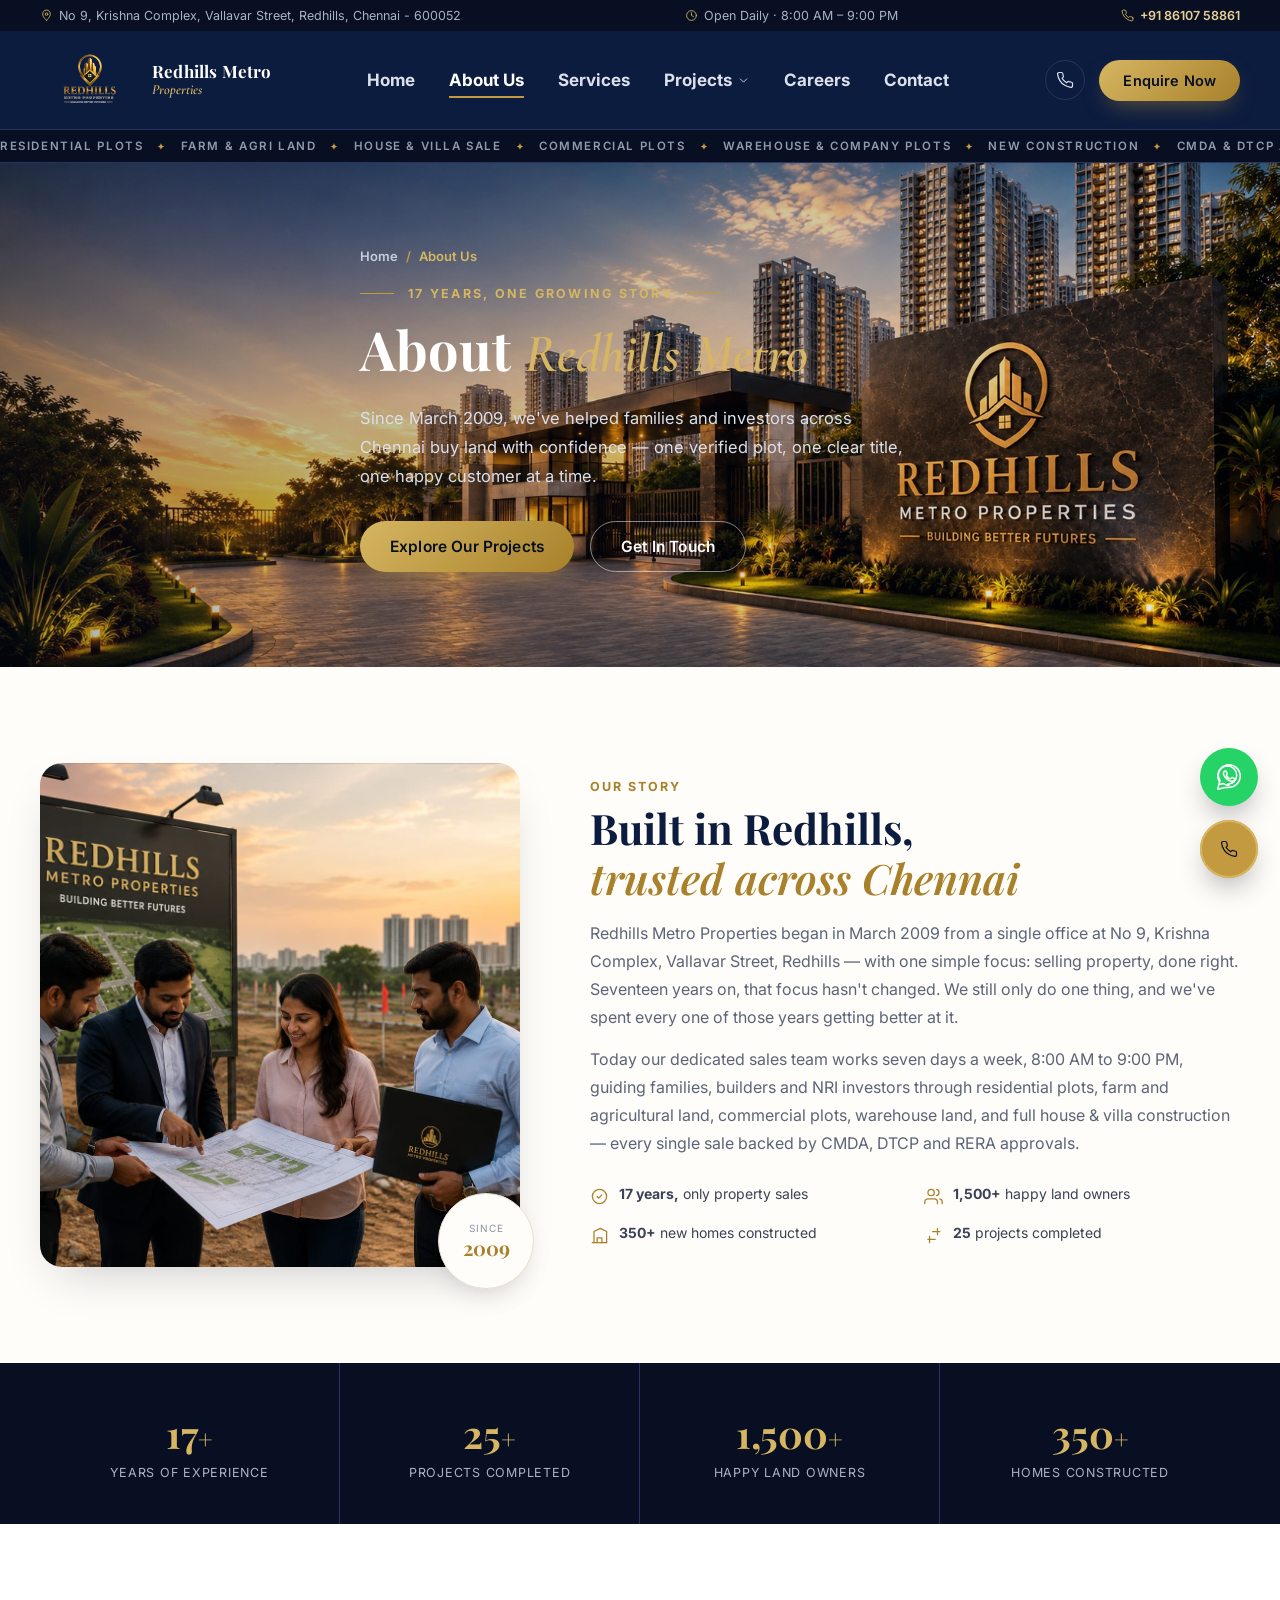
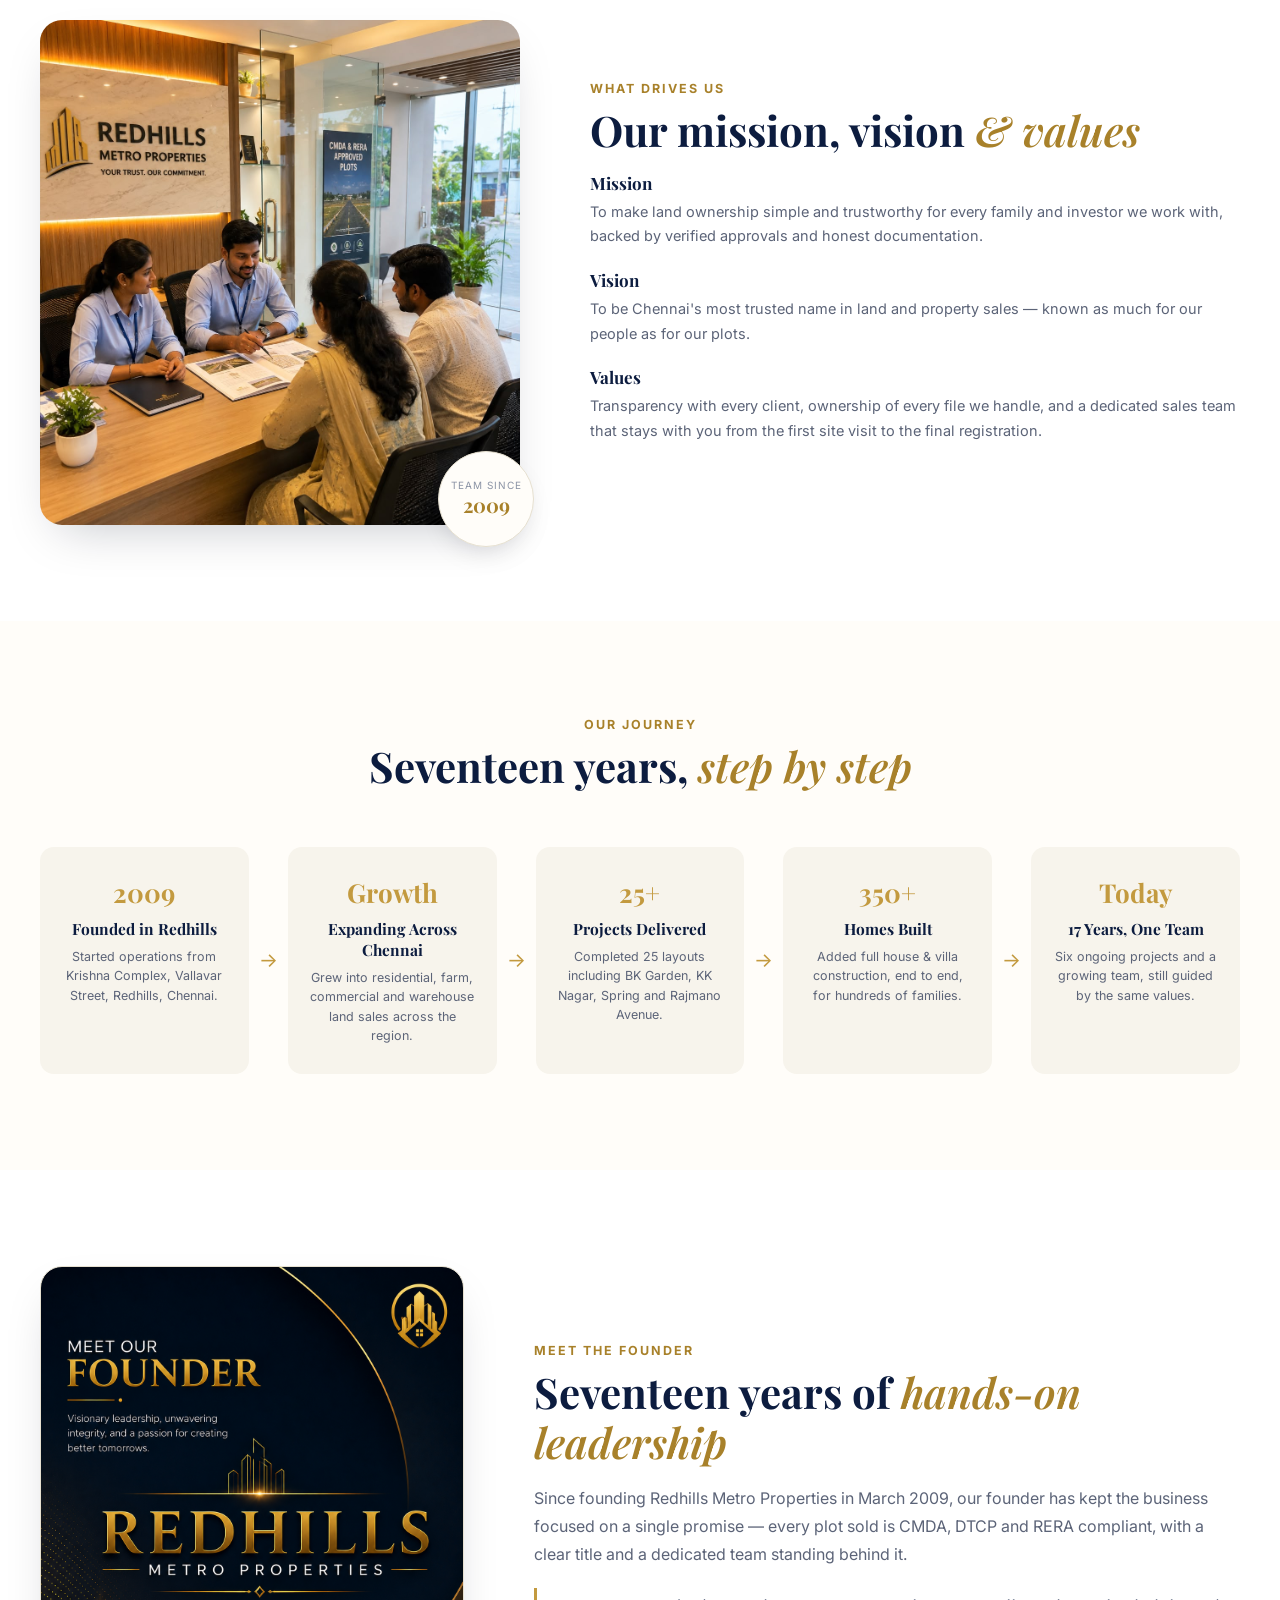
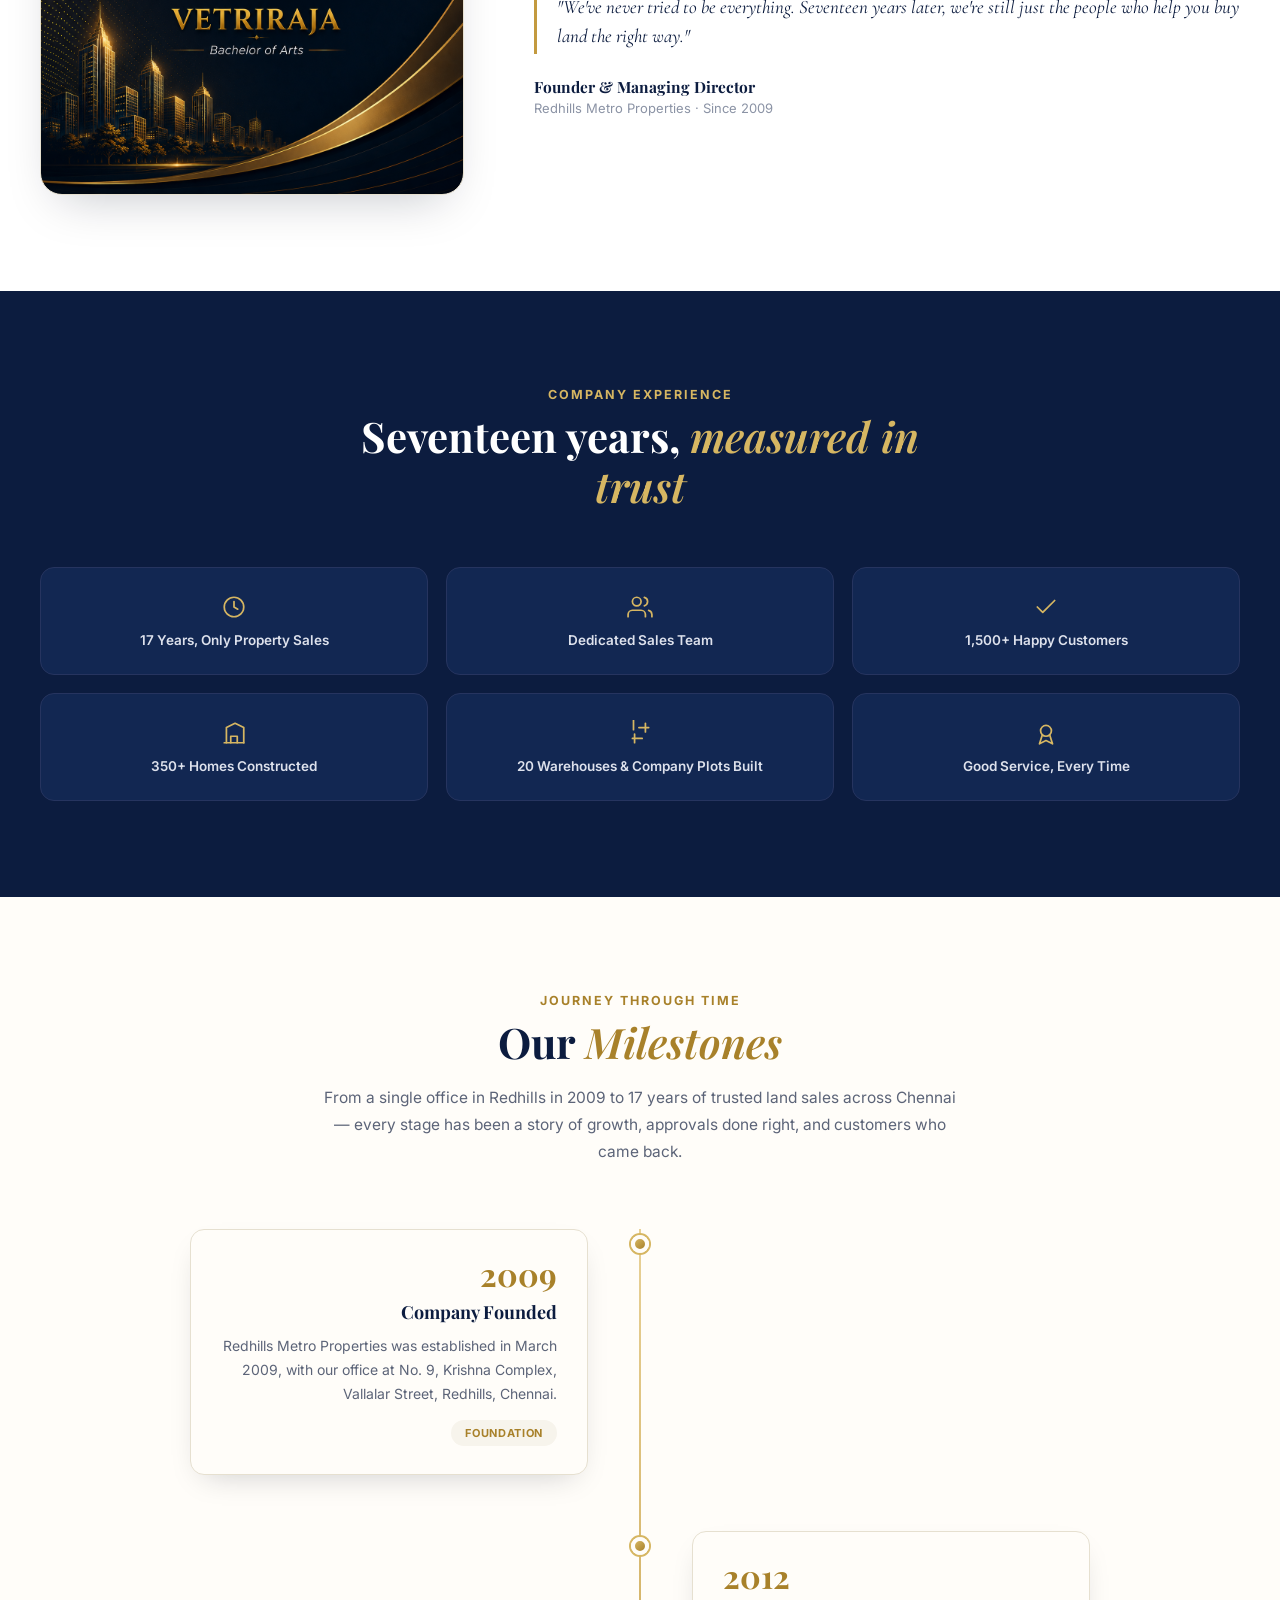
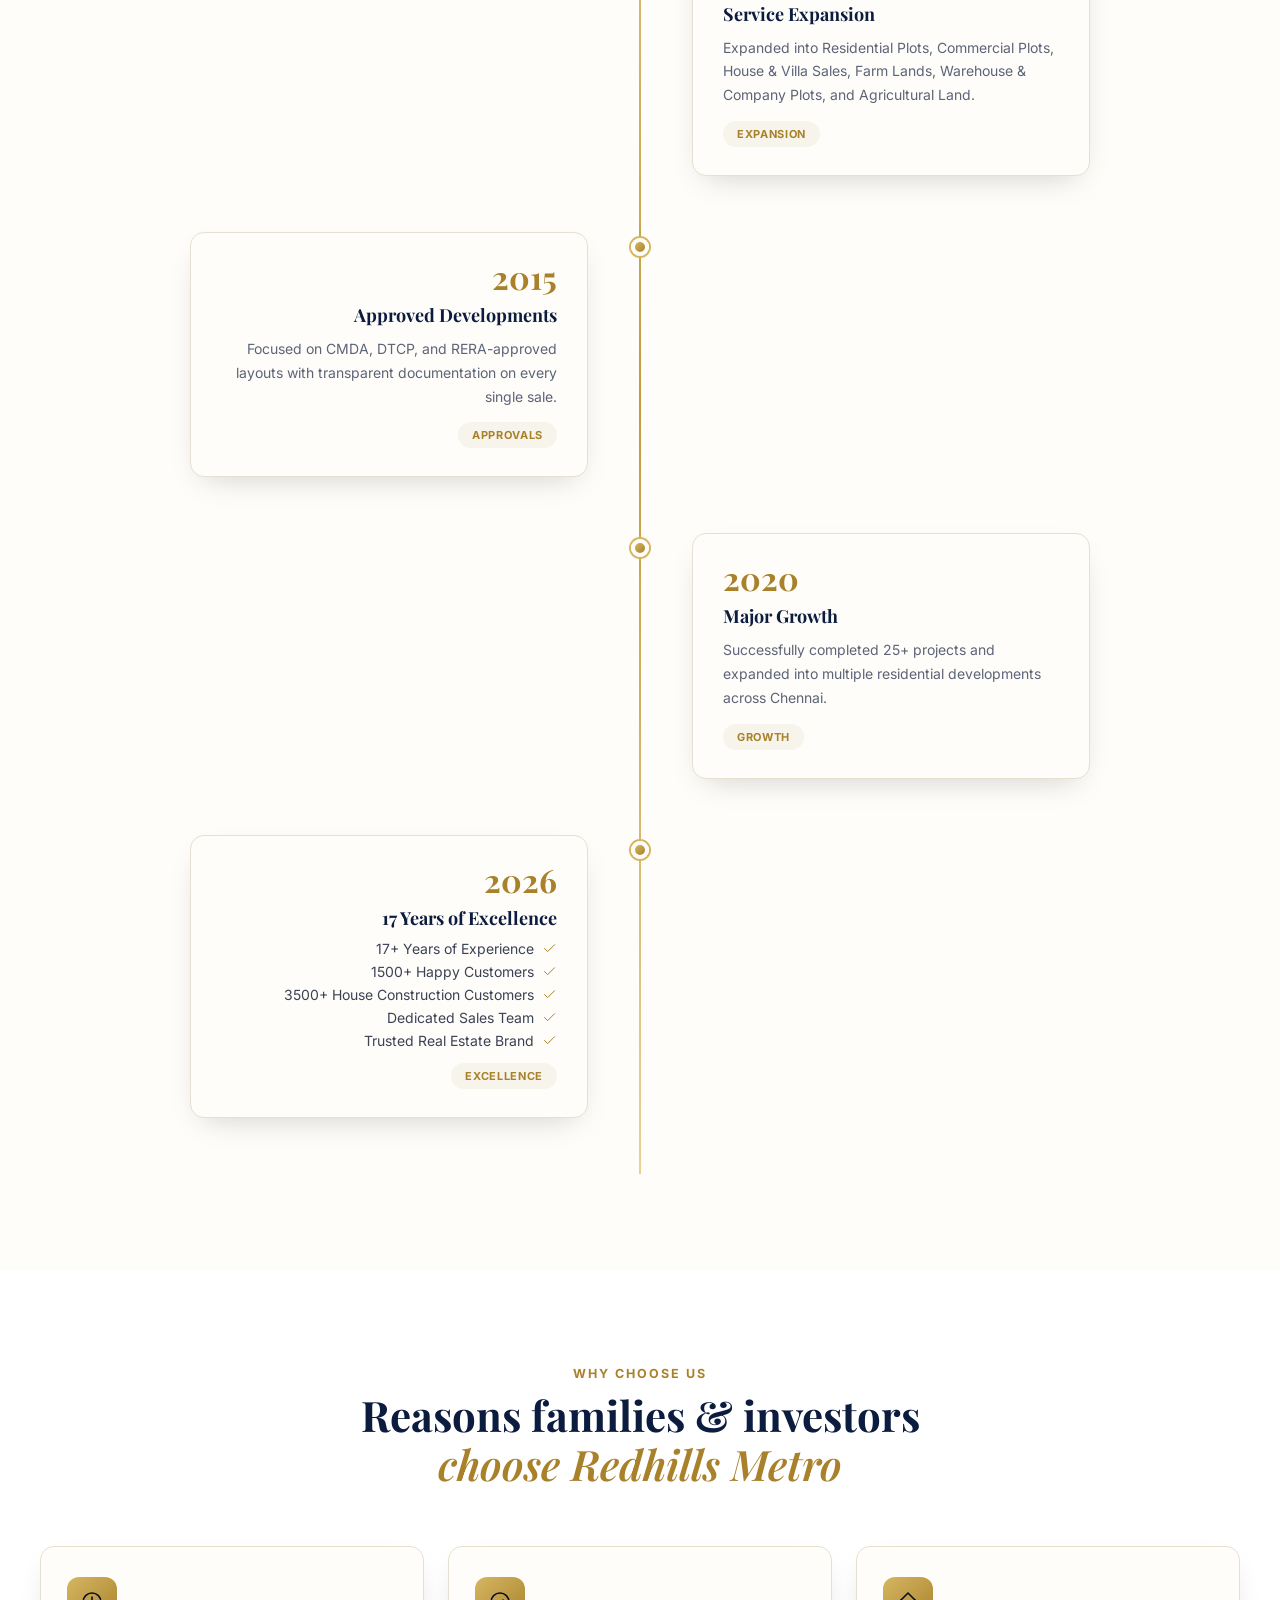
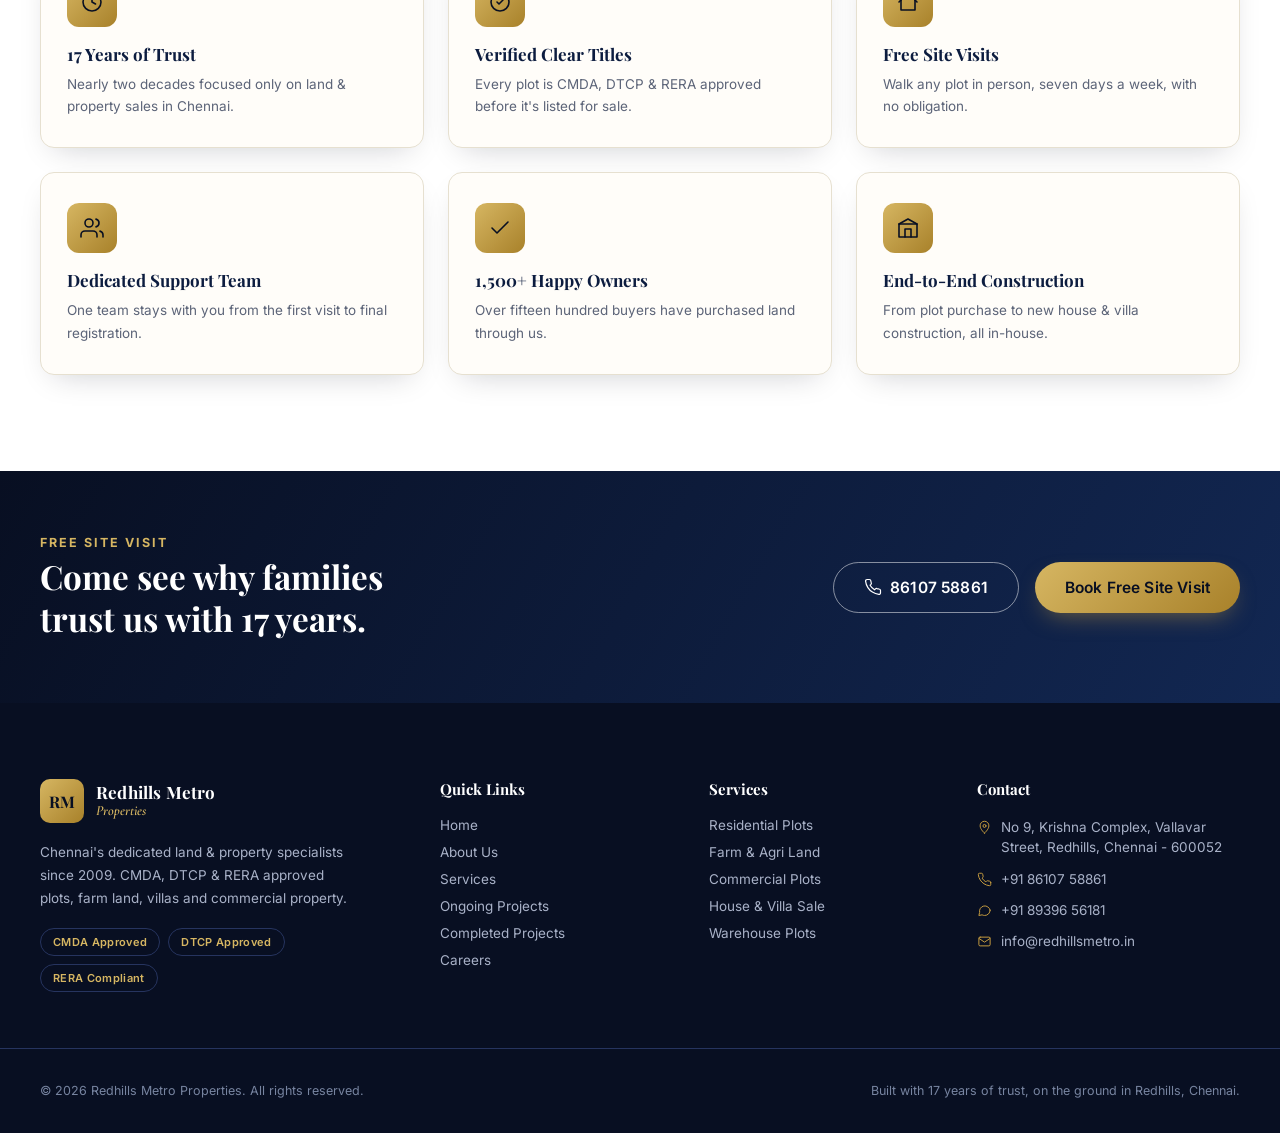
==== commit 16b7a5dc: "Update about.html" ====
--- a/about.html
+++ b/about.html
@@ -46,7 +46,7 @@
 }
 
 *,*::before,*::after{box-sizing:border-box;}
-html{scroll-behavior:smooth;}
+html{scroll-behavior:smooth; overflow-x:hidden; width:100%;}
 body{
   margin:0;
   font-family:var(--sans);
@@ -54,6 +54,7 @@
   background:var(--paper);
   -webkit-font-smoothing:antialiased;
   overflow-x:hidden;
+  width:100%;
 }
 img{max-width:100%;display:block;}
 a{color:inherit;text-decoration:none;}
@@ -217,12 +218,12 @@
 @media (max-width: 980px){
   .topbar{display:none;}
   .hamburger{display:flex;}
-  .nav{position:fixed; top:0; right:0; height:100vh; width:min(320px,84vw); background:var(--navy-950); z-index:99; padding:100px 28px 40px; transform:translateX(100%); transition:transform .35s ease; overflow-y:auto;}
+  .nav{position:fixed; top:0; right:0; height:100vh; width:min(320px,84vw); background:var(--navy-950); z-index:99; padding:100px 28px 40px; transform:translateX(100%); transition:transform .35s ease; overflow-y:auto; overflow-x:hidden;}
   .nav.is-open{transform:translateX(0);}
   .nav__list{flex-direction:column; align-items:flex-start; gap:6px; width:100%;}
   .nav__list > li{width:100%;}
   .nav__list > li > a, .nav__dropdown-btn{width:100%; padding:13px 0; justify-content:space-between; border-bottom:1px solid var(--line-dark);}
-  .nav__dropdown-menu{position:static; transform:none; width:100%; box-shadow:none; background:var(--navy-800); max-height:0; opacity:1; visibility:visible; overflow:hidden; transition:max-height .3s ease; border-radius:var(--radius-sm); margin-top:6px;}
+  .nav__dropdown-menu{position:static !important; left:auto !important; transform:none !important; width:100% !important; max-width:100% !important; box-shadow:none; background:var(--navy-800); max-height:0; opacity:1; visibility:visible; overflow:hidden; transition:max-height .3s ease; border-radius:var(--radius-sm); margin-top:6px;}
   .nav__dropdown-menu::before{display:none;}
   .nav__dropdown.is-open .nav__dropdown-menu{max-height:220px;}
   .nav__dropdown-menu li a{color:#fff; border-bottom:1px solid var(--line-dark);}
@@ -237,10 +238,13 @@
    ========================================================= */
 .page-hero{position:relative; min-height:56vh; display:flex; align-items:center; overflow:hidden; padding:60px 0 70px;}
 .page-hero__bg{
-  position:absolute; inset:0; background-size:cover; background-position:center;
-  background-repeat:no-repeat;
+  position:absolute; inset:0;
   background-color:transparent;
   background-image:url('images/about-hero.jpg');
+  background-size:cover;
+  background-position:center;
+  background-repeat:no-repeat;
+  filter:brightness(1.08) contrast(1.02);
 }
 .page-hero__overlay{background:linear-gradient(100deg, rgba(8,15,34,.35) 0%, rgba(8,15,34,.22) 45%, rgba(8,15,34,.10) 100%); position:absolute; inset:0;}
 .page-hero__content{position:relative; z-index:2; max-width:680px; margin:0 auto; padding:0 40px; }
@@ -267,7 +271,6 @@
 .story__media{position:relative;}
 .story__image{
   width:100%; aspect-ratio:1/1.05; border-radius:var(--radius-lg);
-  /* background-color:var(--navy-800); */
   background-image:linear-gradient(160deg, var(--navy-700), var(--gold-600) 140%), url('images/about-story.jpg');
   background-blend-mode:overlay; background-size:cover; background-position:center;
   box-shadow:var(--shadow-soft);
@@ -311,7 +314,6 @@
 .culture__media{position:relative;}
 .culture__image{
   width:100%; aspect-ratio:1/1.05; border-radius:var(--radius-lg);
-  /* background-color:var(--navy-800); */
   background-image:linear-gradient(160deg, var(--navy-700), var(--gold-600) 140%), url('images/about-office.jpg');
   background-blend-mode:overlay; background-size:cover; background-position:center;
   box-shadow:var(--shadow-soft);
@@ -346,7 +348,6 @@
 .founder__media{position:relative;}
 .founder__image{
   width:100%; aspect-ratio:4/5; border-radius:var(--radius-lg);
-  /* background-color:var(--navy-800); */
   background-image:linear-gradient(160deg, var(--navy-700), var(--navy-950)), url('images/founder.jpg');
   background-blend-mode:overlay; background-size:cover; background-position:center top;
   box-shadow:var(--shadow-soft);
@@ -998,15 +999,9 @@
 (function () {
   'use strict';
 
-  /* ---------------------------------------------------------
-     Footer year
-  --------------------------------------------------------- */
   var yearEl = document.getElementById('year');
   if (yearEl) yearEl.textContent = new Date().getFullYear();
 
-  /* ---------------------------------------------------------
-     Header: shrink + shadow on scroll
-  --------------------------------------------------------- */
   var header = document.getElementById('siteHeader');
   function updateHeaderScrollState() {
     if (!header) return;
@@ -1016,9 +1011,6 @@
   updateHeaderScrollState();
   window.addEventListener('scroll', updateHeaderScrollState, { passive: true });
 
-  /* ---------------------------------------------------------
-     Mobile nav: hamburger + backdrop
-  --------------------------------------------------------- */
   var hamburger = document.getElementById('hamburgerBtn');
   var nav = document.getElementById('siteNav');
   var backdrop = document.getElementById('navBackdrop');
@@ -1065,9 +1057,6 @@
     });
   }
 
-  /* ---------------------------------------------------------
-     "Projects" dropdown — click to toggle (works desktop + mobile)
-  --------------------------------------------------------- */
   var dropdownBtn = document.getElementById('projectsBtn');
   var dropdownWrap = dropdownBtn ? dropdownBtn.closest('.nav__dropdown') : null;
 
@@ -1099,9 +1088,6 @@
     }
   });
 
-  /* ---------------------------------------------------------
-     Scroll reveal animations
-  --------------------------------------------------------- */
   var revealEls = document.querySelectorAll('.reveal');
 
   if ('IntersectionObserver' in window && revealEls.length) {
@@ -1121,9 +1107,6 @@
     revealEls.forEach(function (el) { el.classList.add('is-visible'); });
   }
 
-  /* ---------------------------------------------------------
-     Animated stat counters
-  --------------------------------------------------------- */
   var statEls = document.querySelectorAll('.stat__num[data-count]');
 
   function animateCount(el) {
@@ -1165,9 +1148,6 @@
     });
   }
 
-  /* ---------------------------------------------------------
-     Smooth-scroll for on-page hash links
-  --------------------------------------------------------- */
   document.addEventListener('click', function (e) {
     var link = e.target.closest('a[href*="#"]');
     if (!link) return;
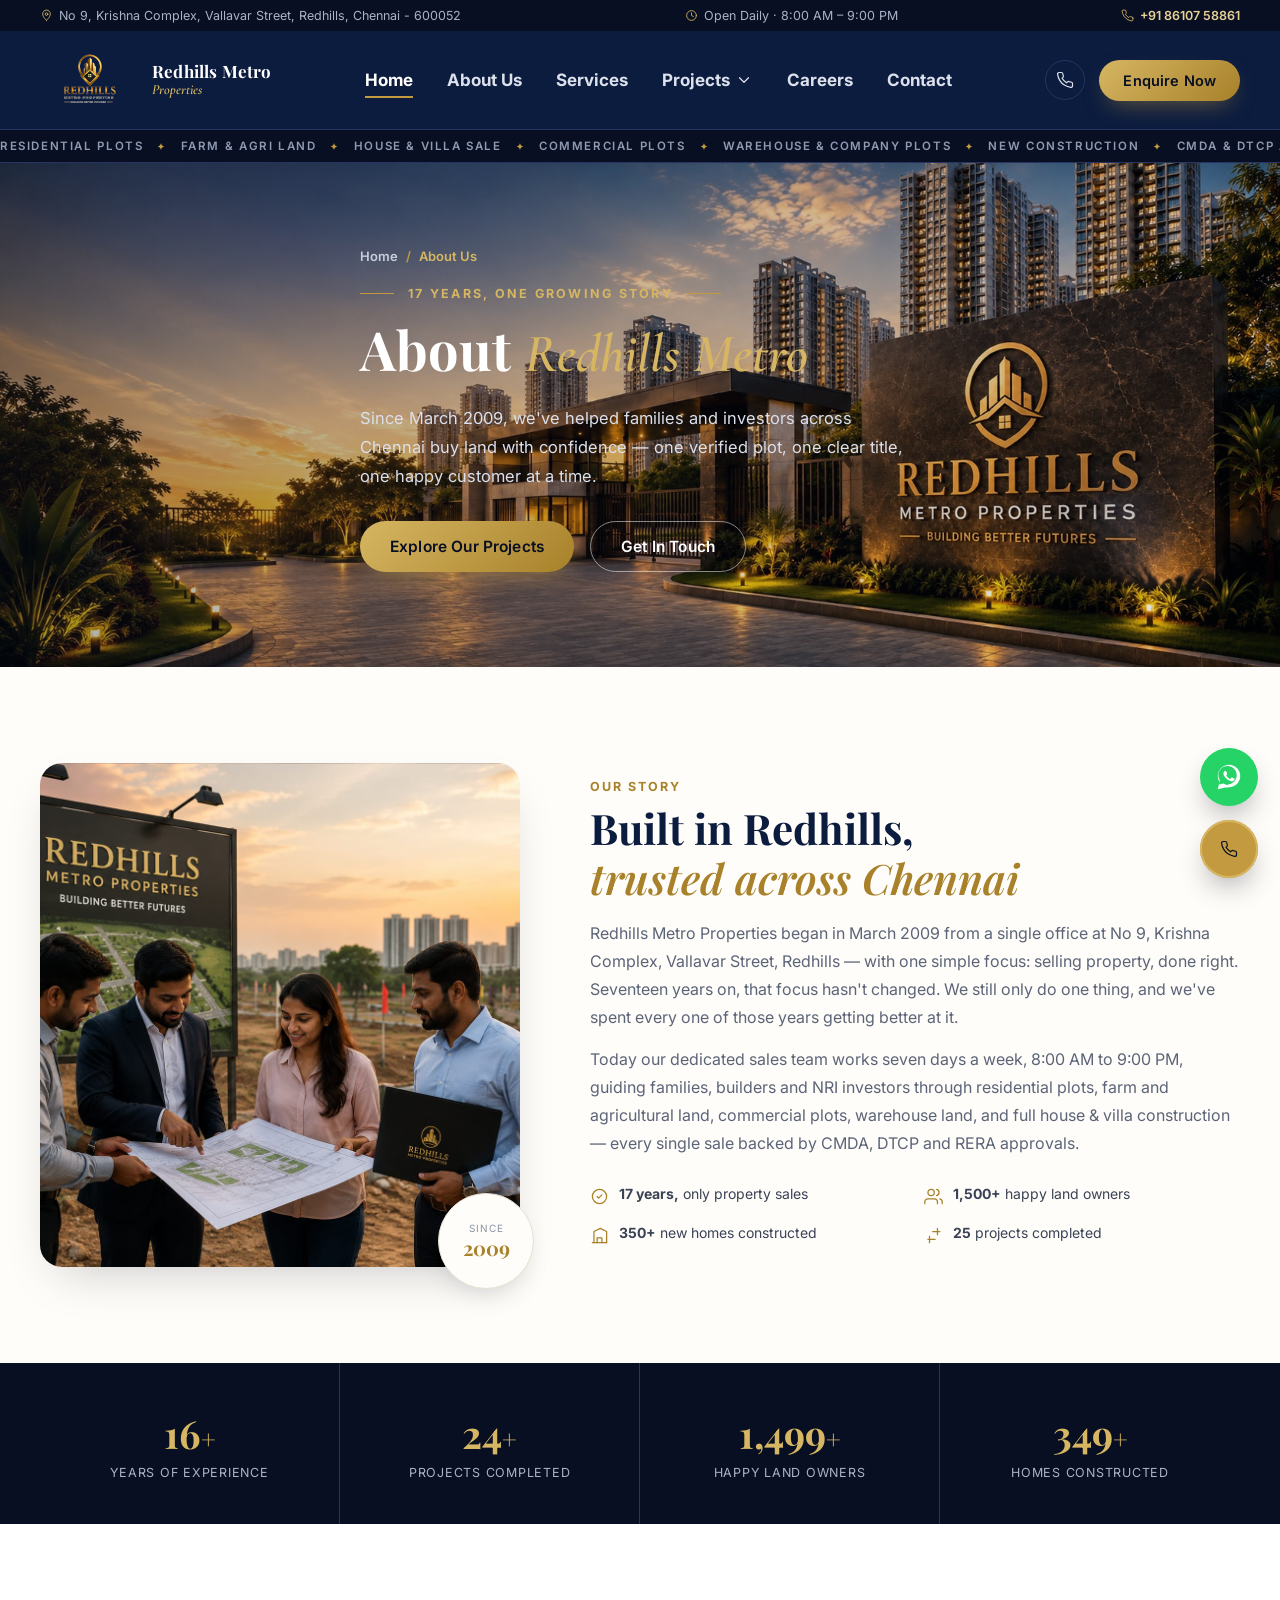
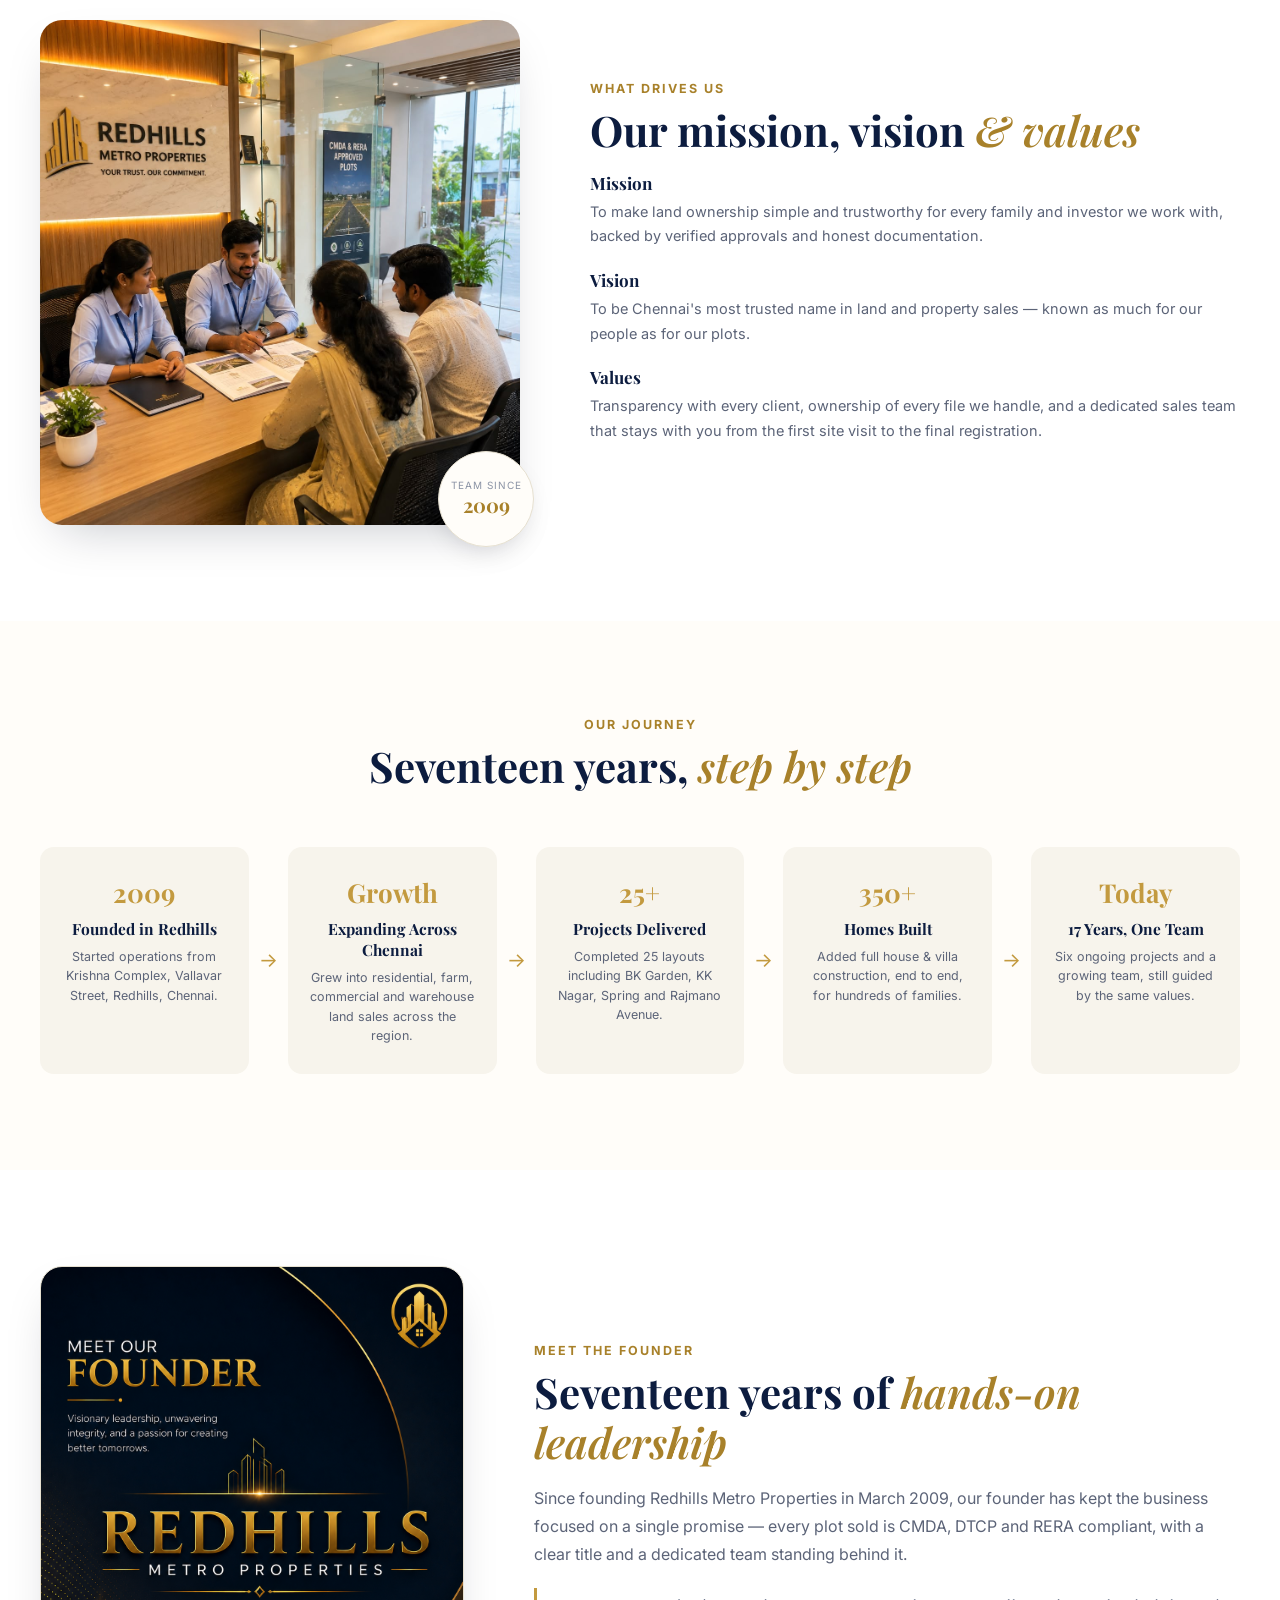
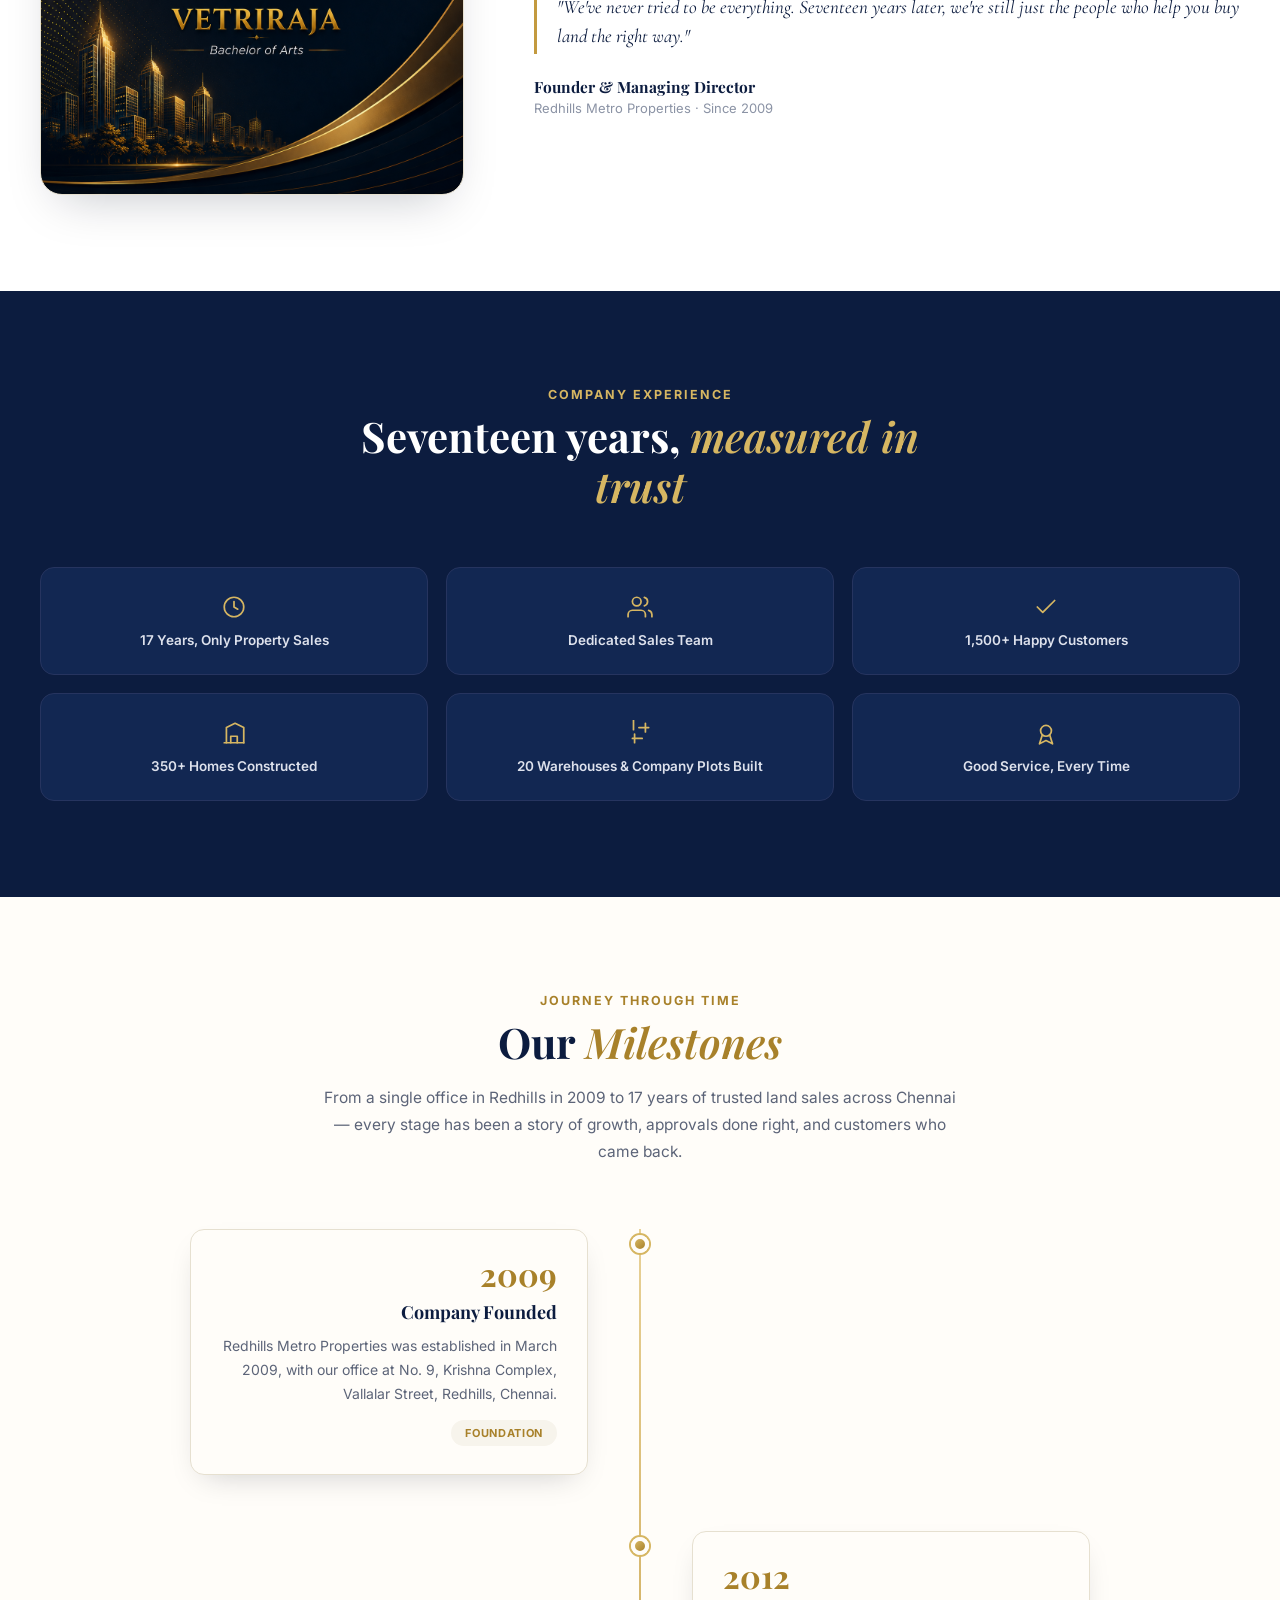
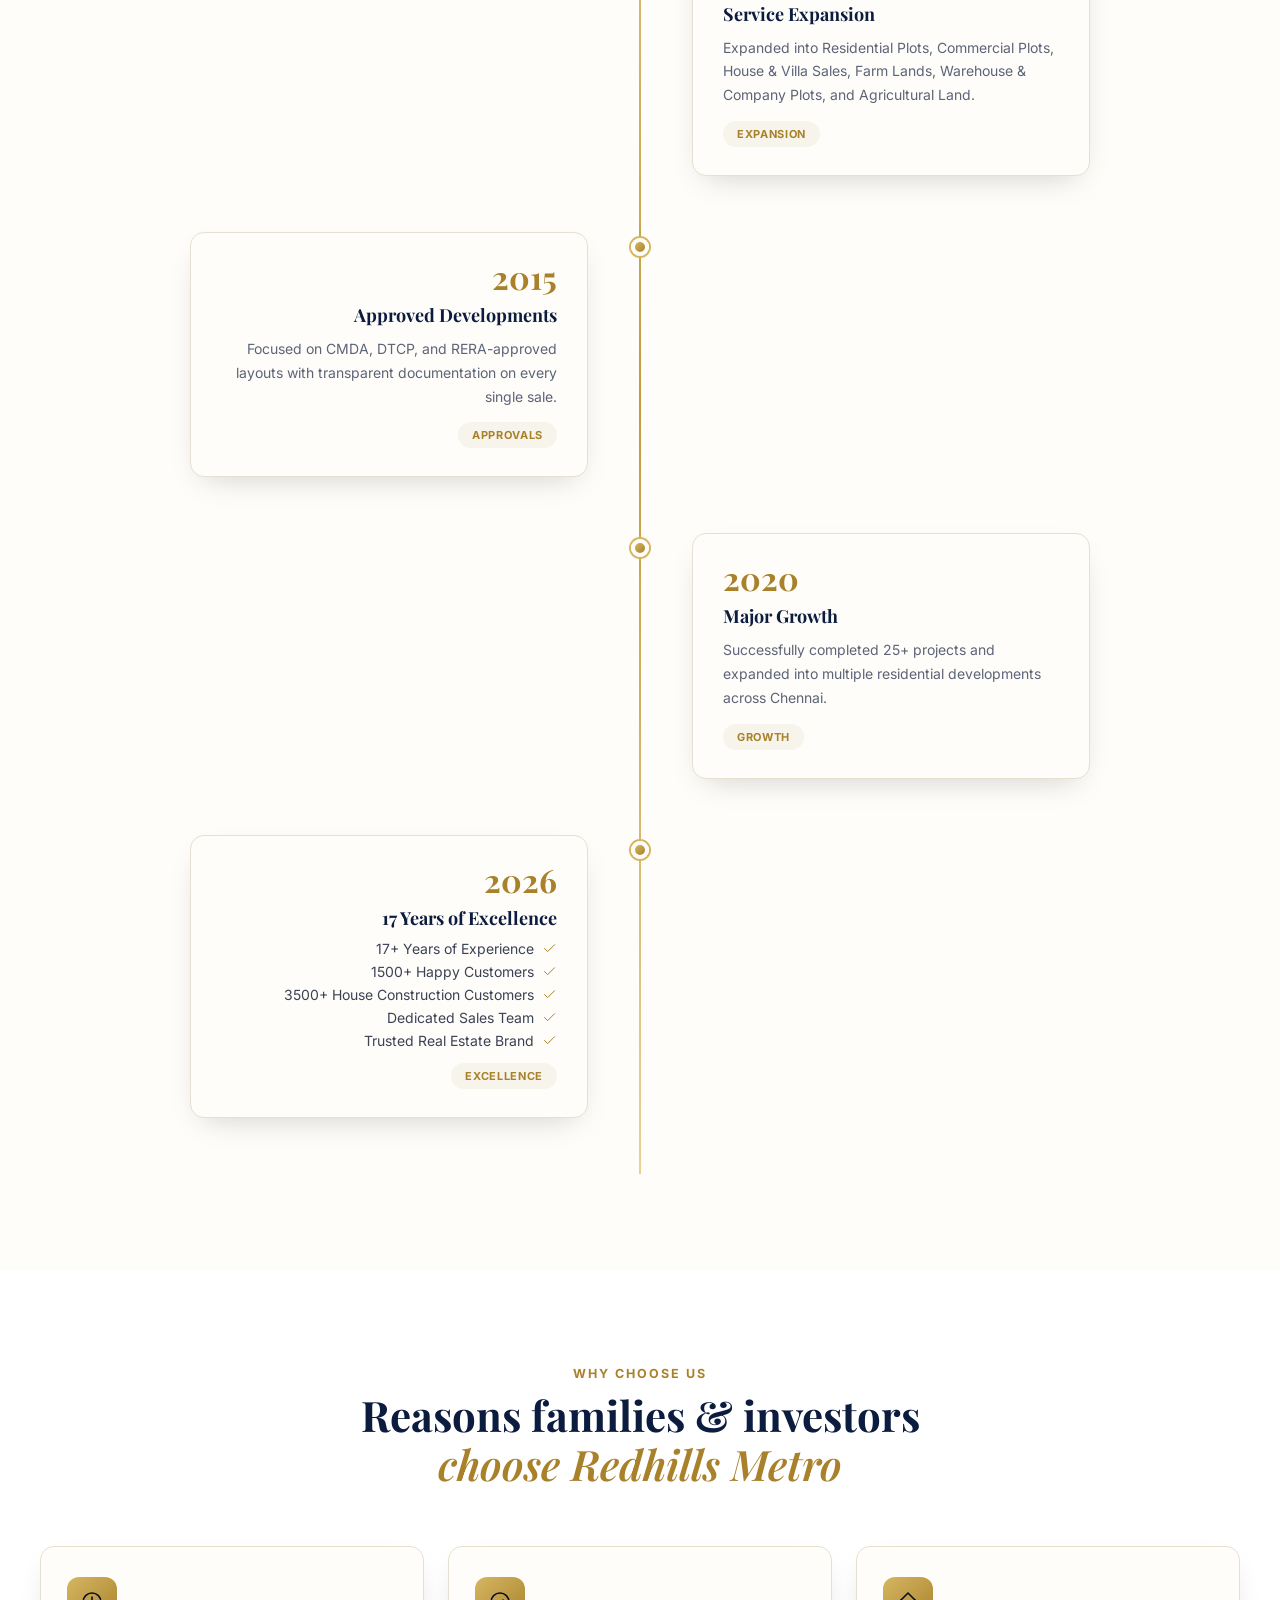
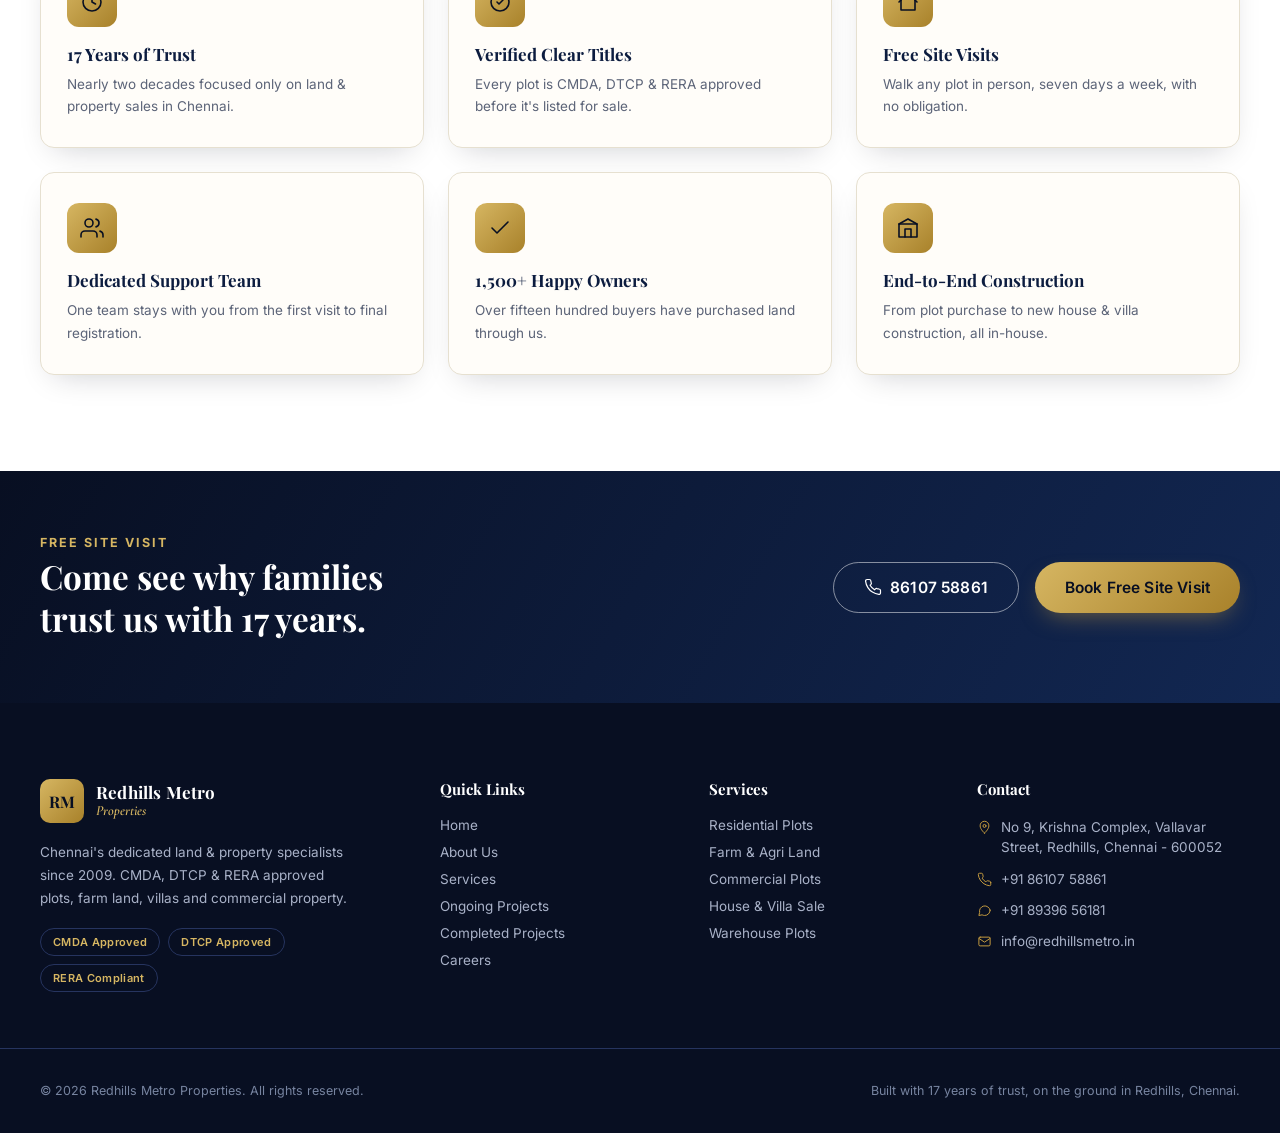
==== commit e1dda695: "Update about.html" ====
--- a/about.html
+++ b/about.html
@@ -7,8 +7,10 @@
 <meta name="description" content="17 years of trusted CMDA &amp; RERA approved land sales in Chennai. Learn about Redhills Metro Properties' story, mission, milestones and the team behind 1,500+ happy land owners.">
 <link rel="preconnect" href="https://fonts.googleapis.com">
 <link rel="preconnect" href="https://fonts.gstatic.com" crossorigin>
+<link rel="stylesheet" href="css/style.css">
 <link href="https://fonts.googleapis.com/css2?family=Playfair+Display:ital,wght@0,600;0,700;1,500;1,600&family=Inter:wght@400;500;600;700&family=Cormorant+Garamond:ital,wght@0,600;1,500&display=swap" rel="stylesheet">
 <style>
+
 /* =========================================================
    REDHILLS METRO PROPERTIES — ABOUT PAGE
    Shares design tokens & shell components with Home/Career pages.
@@ -46,7 +48,7 @@
 }
 
 *,*::before,*::after{box-sizing:border-box;}
-html{scroll-behavior:smooth; overflow-x:hidden; width:100%;}
+html{scroll-behavior:smooth;}
 body{
   margin:0;
   font-family:var(--sans);
@@ -54,7 +56,6 @@
   background:var(--paper);
   -webkit-font-smoothing:antialiased;
   overflow-x:hidden;
-  width:100%;
 }
 img{max-width:100%;display:block;}
 a{color:inherit;text-decoration:none;}
@@ -136,115 +137,16 @@
 .topbar__item .i{width:13px; height:13px; color:var(--gold-400);}
 .topbar__phone{color:var(--gold-300); font-weight:600;}
 
-.header{position:sticky; top:0; z-index:100; background:var(--navy-900); border-bottom:1px solid var(--line-dark);}
-.header__inner{max-width:1320px; margin:0 auto; padding:14px 40px; display:flex; align-items:center; justify-content:space-between; gap:24px;}
-
-.brand{display:flex; align-items:center; gap:12px;}
-.brand__mark{
-  width:44px; height:44px; border-radius:10px;
-  background:linear-gradient(135deg, var(--gold-400), var(--gold-600));
-  color:var(--navy-950);
-  font-family:var(--serif); font-weight:700; font-size:16px;
-  display:flex; align-items:center; justify-content:center;
-  flex-shrink:0;
-}
-.brand__text{display:flex; flex-direction:column; line-height:1.15;}
-.brand__text strong{font-family:var(--serif); font-size:17px; color:#fff; font-weight:700; letter-spacing:.01em;}
-.brand__text em{font-style:italic; font-family:var(--accent-serif); font-size:14px; color:var(--gold-400); font-weight:600;}
-
-.nav__list{display:flex; align-items:center; gap:34px;}
-.nav__list > li > a, .nav__dropdown-btn{
-  font-size:17px; font-weight:700; color:#dde1ec;
-  display:flex; align-items:center; gap:5px;
-  padding:8px 0; position:relative;
-}
-.nav__list > li > a::after{
-  content:""; position:absolute; left:0; right:0; bottom:0; height:2px;
-  background:var(--gold-500); transform:scaleX(0); transform-origin:left;
-  transition:transform .25s ease;
-}
-
-.brand__logo{
-  height:70px; width:220px; max-width:100px;
-  object-fit:contain; flex-shrink:0;
-}
-.nav__list > li > a:hover::after, .nav__list > li > a.is-active::after{transform:scaleX(1);}
-.nav__list > li > a.is-active, .nav__list > li > a:hover, .nav__dropdown-btn:hover{color:#fff;}
-
-.nav__dropdown{position:relative;}
-.i--chevron{width:13px; height:13px; transition:transform .25s ease;}
-.nav__dropdown-btn[aria-expanded="true"] .i--chevron{transform:rotate(180deg);}
-
-.nav__dropdown-menu{
-  position:absolute; top:calc(100% + 14px); left:50%; transform:translateX(-50%) translateY(6px);
-  background:var(--paper); border-radius:var(--radius-md); overflow:hidden;
-  width:250px; box-shadow:var(--shadow-soft);
-  opacity:0; visibility:hidden; transition:opacity .22s ease, transform .22s ease, visibility .22s ease;
-}
-.nav__dropdown-menu::before{
-  content:""; position:absolute; top:-6px; left:50%; transform:translateX(-50%) rotate(45deg);
-  width:12px; height:12px; background:var(--paper);
-}
-.nav__dropdown.is-open .nav__dropdown-menu{opacity:1; visibility:visible; transform:translateX(-50%) translateY(0);}
-.nav__dropdown-menu li a{display:flex; flex-direction:column; gap:2px; padding:14px 18px; color:var(--navy-900); border-bottom:1px solid var(--line);}
-.nav__dropdown-menu li:last-child a{border-bottom:none;}
-.nav__dropdown-menu li a span{font-weight:600; font-size:14.5px;}
-.nav__dropdown-menu li a small{color:var(--ink-400); font-size:12px;}
-.nav__dropdown-menu li a:hover{background:var(--cream);}
-
-.header__cta{display:flex; align-items:center; gap:14px;}
-.icon-btn{
-  width:40px; height:40px; border-radius:50%; border:1px solid var(--line-dark);
-  display:flex; align-items:center; justify-content:center; color:#dde1ec;
-  transition:background .2s ease, border-color .2s ease;
-}
-.icon-btn:hover{background:var(--navy-800); border-color:var(--gold-500);}
-
-.hamburger{display:none; flex-direction:column; justify-content:center; gap:5px; width:30px; height:30px;}
-.hamburger span{display:block; width:100%; height:2px; background:#fff; border-radius:2px; transition:transform .3s ease, opacity .3s ease;}
-.hamburger[aria-expanded="true"] span:nth-child(1){transform:translateY(7px) rotate(45deg);}
-.hamburger[aria-expanded="true"] span:nth-child(2){opacity:0;}
-.hamburger[aria-expanded="true"] span:nth-child(3){transform:translateY(-7px) rotate(-45deg);}
-
-.ticker{background:var(--navy-950); border-top:1px solid var(--line-dark); overflow:hidden; padding:9px 0;}
-.ticker__track{display:flex; align-items:center; gap:14px; width:max-content; animation:ticker 32s linear infinite;}
-.ticker__track span{font-size:11.5px; font-weight:600; letter-spacing:.14em; color:#8f9ab3; white-space:nowrap;}
-.ticker__track .dot{color:var(--gold-500); font-size:9px;}
-@keyframes ticker{ from{transform:translateX(0);} to{transform:translateX(-50%);} }
-
-.nav-backdrop{position:fixed; inset:0; background:rgba(8,15,34,.55); z-index:98; opacity:0; visibility:hidden; transition:opacity .3s ease, visibility .3s ease;}
-.nav-backdrop.is-visible{opacity:1; visibility:visible;}
-
-@media (max-width: 980px){
-  .topbar{display:none;}
-  .hamburger{display:flex;}
-  .nav{position:fixed; top:0; right:0; height:100vh; width:min(320px,84vw); background:var(--navy-950); z-index:99; padding:100px 28px 40px; transform:translateX(100%); transition:transform .35s ease; overflow-y:auto; overflow-x:hidden;}
-  .nav.is-open{transform:translateX(0);}
-  .nav__list{flex-direction:column; align-items:flex-start; gap:6px; width:100%;}
-  .nav__list > li{width:100%;}
-  .nav__list > li > a, .nav__dropdown-btn{width:100%; padding:13px 0; justify-content:space-between; border-bottom:1px solid var(--line-dark);}
-  .nav__dropdown-menu{position:static !important; left:auto !important; transform:none !important; width:100% !important; max-width:100% !important; box-shadow:none; background:var(--navy-800); max-height:0; opacity:1; visibility:visible; overflow:hidden; transition:max-height .3s ease; border-radius:var(--radius-sm); margin-top:6px;}
-  .nav__dropdown-menu::before{display:none;}
-  .nav__dropdown.is-open .nav__dropdown-menu{max-height:220px;}
-  .nav__dropdown-menu li a{color:#fff; border-bottom:1px solid var(--line-dark);}
-  .nav__dropdown-menu li a small{color:#8f9ab3;}
-  .header__cta .icon-btn{display:none;}
-  .header__cta .btn--gold{padding:10px 18px; font-size:13.5px;}
-}
-.header.is-scrolled .header__inner{padding-top:10px; padding-bottom:10px;}
 
 /* =========================================================
    PAGE HERO
    ========================================================= */
 .page-hero{position:relative; min-height:56vh; display:flex; align-items:center; overflow:hidden; padding:60px 0 70px;}
 .page-hero__bg{
-  position:absolute; inset:0;
+  position:absolute; inset:0; background-size:cover; background-position:center;
+  background-repeat:no-repeat;
   background-color:transparent;
   background-image:url('images/about-hero.jpg');
-  background-size:cover;
-  background-position:center;
-  background-repeat:no-repeat;
-  filter:brightness(1.08) contrast(1.02);
 }
 .page-hero__overlay{background:linear-gradient(100deg, rgba(8,15,34,.35) 0%, rgba(8,15,34,.22) 45%, rgba(8,15,34,.10) 100%); position:absolute; inset:0;}
 .page-hero__content{position:relative; z-index:2; max-width:680px; margin:0 auto; padding:0 40px; }
@@ -271,6 +173,7 @@
 .story__media{position:relative;}
 .story__image{
   width:100%; aspect-ratio:1/1.05; border-radius:var(--radius-lg);
+  /* background-color:var(--navy-800); */
   background-image:linear-gradient(160deg, var(--navy-700), var(--gold-600) 140%), url('images/about-story.jpg');
   background-blend-mode:overlay; background-size:cover; background-position:center;
   box-shadow:var(--shadow-soft);
@@ -314,6 +217,7 @@
 .culture__media{position:relative;}
 .culture__image{
   width:100%; aspect-ratio:1/1.05; border-radius:var(--radius-lg);
+  /* background-color:var(--navy-800); */
   background-image:linear-gradient(160deg, var(--navy-700), var(--gold-600) 140%), url('images/about-office.jpg');
   background-blend-mode:overlay; background-size:cover; background-position:center;
   box-shadow:var(--shadow-soft);
@@ -348,6 +252,7 @@
 .founder__media{position:relative;}
 .founder__image{
   width:100%; aspect-ratio:4/5; border-radius:var(--radius-lg);
+  /* background-color:var(--navy-800); */
   background-image:linear-gradient(160deg, var(--navy-700), var(--navy-950)), url('images/founder.jpg');
   background-blend-mode:overlay; background-size:cover; background-position:center top;
   box-shadow:var(--shadow-soft);
@@ -532,8 +437,8 @@
 
     <nav class="nav" id="siteNav">
       <ul class="nav__list">
-        <li><a href="index.html">Home</a></li>
-        <li><a href="about.html" class="is-active">About Us</a></li>
+        <li><a href="index.html" class="is-active">Home</a></li>
+        <li><a href="about.html">About Us</a></li>
         <li><a href="services.html">Services</a></li>
         <li class="nav__dropdown">
           <button class="nav__dropdown-btn" id="projectsBtn" aria-expanded="false">
@@ -561,6 +466,7 @@
     </div>
   </div>
 
+  <!-- Service marquee ticker -->
   <div class="ticker">
     <div class="ticker__track">
       <span>RESIDENTIAL PLOTS</span><span class="dot">✦</span>
@@ -572,6 +478,7 @@
       <span>CMDA &amp; DTCP APPROVED</span><span class="dot">✦</span>
       <span>RERA COMPLIANT</span><span class="dot">✦</span>
       <span>FREE SITE VISIT</span><span class="dot">✦</span>
+      <!-- duplicate for seamless loop -->
       <span>RESIDENTIAL PLOTS</span><span class="dot">✦</span>
       <span>FARM &amp; AGRI LAND</span><span class="dot">✦</span>
       <span>HOUSE &amp; VILLA SALE</span><span class="dot">✦</span>
@@ -584,6 +491,7 @@
     </div>
   </div>
 </header>
+
 
 <!-- ================= PAGE HERO ================= -->
 <section class="page-hero page-hero--about">
@@ -999,9 +907,15 @@
 (function () {
   'use strict';
 
+  /* ---------------------------------------------------------
+     Footer year
+  --------------------------------------------------------- */
   var yearEl = document.getElementById('year');
   if (yearEl) yearEl.textContent = new Date().getFullYear();
 
+  /* ---------------------------------------------------------
+     Header: shrink + shadow on scroll
+  --------------------------------------------------------- */
   var header = document.getElementById('siteHeader');
   function updateHeaderScrollState() {
     if (!header) return;
@@ -1011,6 +925,9 @@
   updateHeaderScrollState();
   window.addEventListener('scroll', updateHeaderScrollState, { passive: true });
 
+  /* ---------------------------------------------------------
+     Mobile nav: hamburger + backdrop
+  --------------------------------------------------------- */
   var hamburger = document.getElementById('hamburgerBtn');
   var nav = document.getElementById('siteNav');
   var backdrop = document.getElementById('navBackdrop');
@@ -1057,6 +974,9 @@
     });
   }
 
+  /* ---------------------------------------------------------
+     "Projects" dropdown — click to toggle (works desktop + mobile)
+  --------------------------------------------------------- */
   var dropdownBtn = document.getElementById('projectsBtn');
   var dropdownWrap = dropdownBtn ? dropdownBtn.closest('.nav__dropdown') : null;
 
@@ -1088,6 +1008,9 @@
     }
   });
 
+  /* ---------------------------------------------------------
+     Scroll reveal animations
+  --------------------------------------------------------- */
   var revealEls = document.querySelectorAll('.reveal');
 
   if ('IntersectionObserver' in window && revealEls.length) {
@@ -1107,6 +1030,9 @@
     revealEls.forEach(function (el) { el.classList.add('is-visible'); });
   }
 
+  /* ---------------------------------------------------------
+     Animated stat counters
+  --------------------------------------------------------- */
   var statEls = document.querySelectorAll('.stat__num[data-count]');
 
   function animateCount(el) {
@@ -1148,6 +1074,9 @@
     });
   }
 
+  /* ---------------------------------------------------------
+     Smooth-scroll for on-page hash links
+  --------------------------------------------------------- */
   document.addEventListener('click', function (e) {
     var link = e.target.closest('a[href*="#"]');
     if (!link) return;
--- a/css/style.css
+++ b/css/style.css
@@ -0,0 +1,730 @@
+/* =========================================================
+   REDHILLS METRO PROPERTIES — DESIGN TOKENS
+   ========================================================= */
+:root{
+  --navy-950:#080f22;
+  --navy-900:#0c1c3f;
+  --navy-800:#122752;
+  --navy-700:#1a3568;
+  --navy-600:#254586;
+
+  --gold-600:#a8812a;
+  --gold-500:#c39a3f;
+  --gold-400:#d6b662;
+  --gold-300:#e8d197;
+
+  --cream:#f7f4ec;
+  --paper:#fffdf9;
+  --ink-900:#171d2c;
+  --ink-700:#3a4256;
+  --ink-600:#5c6478;
+  --ink-400:#8b93a5;
+  --line:#e6e0d0;
+  --line-dark:#26345f;
+
+  --serif:'Playfair Display', Georgia, serif;
+  --accent-serif:'Cormorant Garamond', Georgia, serif;
+  --sans:'Inter', -apple-system, BlinkMacSystemFont, 'Segoe UI', sans-serif;
+
+  --shadow-soft: 0 20px 50px -20px rgba(8,15,34,.25);
+  --shadow-card: 0 12px 30px -14px rgba(8,15,34,.22);
+  --radius-lg: 22px;
+  --radius-md: 14px;
+  --radius-sm: 8px;
+}
+
+*,*::before,*::after{box-sizing:border-box;}
+html{scroll-behavior:smooth; overflow-x:hidden; width:100%;}
+body{
+  margin:0;
+  font-family:var(--sans);
+  color:var(--ink-900);
+  background:var(--paper);
+  -webkit-font-smoothing:antialiased;
+  overflow-x:hidden;
+  width:100%;
+}
+img{max-width:100%;display:block;}
+a{color:inherit;text-decoration:none;}
+ul{list-style:none;margin:0;padding:0;}
+button{font:inherit;cursor:pointer;background:none;border:none;color:inherit;}
+.i{width:18px;height:18px;fill:none;stroke:currentColor;stroke-width:1.6;stroke-linecap:round;stroke-linejoin:round;flex-shrink:0;}
+
+@media (prefers-reduced-motion: reduce){
+  *{animation-duration:.01ms !important; animation-iteration-count:1 !important; transition-duration:.01ms !important; scroll-behavior:auto !important;}
+}
+
+/* Focus visibility */
+a:focus-visible, button:focus-visible{
+  outline:2px solid var(--gold-500);
+  outline-offset:3px;
+  border-radius:4px;
+}
+
+.section{padding:96px 0;}
+.section--dark{background:var(--navy-900); color:#fff;}
+.section--cream{background:white}
+.section__head{max-width:640px; margin:0 auto 56px; text-align:center;}
+.section__head--split{max-width:none; text-align:left; display:flex; align-items:flex-end; justify-content:space-between; gap:24px; flex-wrap:wrap; padding:0 40px; margin-bottom:44px;}
+.section__title{font-family:var(--serif); font-size:clamp(28px,3.4vw,42px); line-height:1.18; font-weight:700; margin:10px 0 16px; color:var(--navy-900);}
+.section__title em{font-style:italic; font-weight:600; color:var(--gold-600);}
+.section__title--light{color:#fff;}
+.section__title--light em{color:var(--gold-400);}
+.section__text{font-size:16px; line-height:1.75; color:var(--ink-600); margin:0 0 14px;}
+.section__text--light{color:#c7cede;}
+
+.eyebrow{
+  font-family:var(--sans);
+  font-size:12.5px;
+  font-weight:700;
+  letter-spacing:.16em;
+  text-transform:uppercase;
+  color:var(--gold-600);
+  margin:0 0 4px;
+}
+.eyebrow--light{color:var(--gold-400);}
+
+/* =========================================================
+   BUTTONS
+   ========================================================= */
+.btn{
+  display:inline-flex; align-items:center; gap:8px;
+  padding:12px 24px;
+  border-radius:999px;
+  font-weight:600;
+  font-size:14.5px;
+  letter-spacing:.01em;
+  transition:transform .25s ease, box-shadow .25s ease, background .25s ease, color .25s ease;
+  white-space:nowrap;
+}
+.btn--lg{padding:15px 30px; font-size:15.5px;}
+.btn--gold{
+  background:linear-gradient(135deg, var(--gold-400), var(--gold-600));
+  color:var(--navy-950);
+  box-shadow:0 10px 24px -10px rgba(195,154,63,.6);
+}
+.btn--gold:hover{transform:translateY(-2px); box-shadow:0 14px 28px -10px rgba(195,154,63,.75);}
+.btn--outline{
+  border:1.5px solid var(--navy-800);
+  color:var(--navy-900);
+}
+.btn--outline:hover{background:var(--navy-900); color:#fff;}
+.btn--outline-light{
+  border:1.5px solid rgba(255,255,255,.5);
+  color:#fff;
+}
+.btn--outline-light:hover{background:rgba(255,255,255,.12);}
+
+.link-arrow{
+  display:inline-flex; align-items:center; gap:8px;
+  font-weight:600; color:var(--navy-900);
+  padding-bottom:2px; border-bottom:1.5px solid var(--gold-500);
+}
+.link-arrow .i{transition:transform .25s ease;}
+.link-arrow:hover .i{transform:translateX(4px);}
+
+/* =========================================================
+   TOPBAR
+   ========================================================= */
+.topbar{
+  background:var(--navy-950);
+  color:#a9b2c8;
+  font-size:12.5px;
+}
+.topbar__inner{
+  max-width:1320px; margin:0 auto; padding:8px 40px;
+  display:flex; align-items:center; justify-content:space-between; gap:20px;
+  flex-wrap:wrap;
+}
+.topbar__item{display:flex; align-items:center; gap:6px;}
+.topbar__item .i{width:13px; height:13px; color:var(--gold-400);}
+.topbar__phone{color:var(--gold-300); font-weight:600;}
+
+/* =========================================================
+   HEADER
+   ========================================================= */
+.header{
+  position:sticky; top:0; z-index:100;
+  background:var(--navy-900);
+  border-bottom:1px solid var(--line-dark);
+}
+.header__inner{
+  max-width:1320px; margin:0 auto; padding:14px 40px;
+  display:flex; align-items:center; justify-content:space-between; gap:24px;
+}
+
+.brand{display:flex; align-items:center; gap:12px;}
+.brand__mark{
+  width:44px; height:44px; border-radius:10px;
+  background:linear-gradient(135deg, var(--gold-400), var(--gold-600));
+  color:var(--navy-950);
+  font-family:var(--serif); font-weight:700; font-size:16px;
+  display:flex; align-items:center; justify-content:center;
+  flex-shrink:0;
+}
+.brand__text{display:flex; flex-direction:column; line-height:1.15;}
+.brand__text strong{font-family:var(--serif); font-size:17px; color:#fff; font-weight:700; letter-spacing:.01em;}
+.brand__text em{font-style:italic; font-family:var(--accent-serif); font-size:14px; color:var(--gold-400); font-weight:600;}
+
+.nav__list{display:flex; align-items:center; gap:34px;}
+.nav__list > li > a, .nav__dropdown-btn{
+  font-size:17px; font-weight:700; color:#dde1ec;
+  display:flex; align-items:center; gap:5px;
+  padding:8px 0; position:relative;
+}
+.nav__list > li > a::after{
+  content:""; position:absolute; left:0; right:0; bottom:0; height:2px;
+  background:var(--gold-500); transform:scaleX(0); transform-origin:left;
+  transition:transform .25s ease;
+}
+.nav__list > li > a:hover::after, .nav__list > li > a.is-active::after{transform:scaleX(1);}
+.nav__list > li > a.is-active, .nav__list > li > a:hover, .nav__dropdown-btn:hover{color:#fff;}
+
+.nav__dropdown{position:relative;}
+.i--chevron{width:13px; height:13px; transition:transform .25s ease;}
+.nav__dropdown-btn[aria-expanded="true"] .i--chevron{transform:rotate(180deg);}
+
+.nav__dropdown-menu{
+  position:absolute; top:calc(100% + 14px); left:50%; transform:translateX(-50%) translateY(6px);
+  background:var(--paper); border-radius:var(--radius-md); overflow:hidden;
+  width:250px; box-shadow:var(--shadow-soft);
+  opacity:0; visibility:hidden; transition:opacity .22s ease, transform .22s ease, visibility .22s ease;
+}
+.nav__dropdown-menu::before{
+  content:""; position:absolute; top:-6px; left:50%; transform:translateX(-50%) rotate(45deg);
+  width:12px; height:12px; background:var(--paper);
+}
+.nav__dropdown.is-open .nav__dropdown-menu{opacity:1; visibility:visible; transform:translateX(-50%) translateY(0);}
+.nav__dropdown-menu li a{
+  display:flex; flex-direction:column; gap:2px;
+  padding:14px 18px; color:var(--navy-900); border-bottom:1px solid var(--line);
+}
+.nav__dropdown-menu li:last-child a{border-bottom:none;}
+.nav__dropdown-menu li a span{font-weight:700; font-size:16.5px;}
+.nav__dropdown-menu li a small{color:var(--ink-400); font-size:12px;}
+.nav__dropdown-menu li a:hover{background:var(--cream);}
+
+.header__cta{display:flex; align-items:center; gap:14px;}
+.icon-btn{
+  width:40px; height:40px; border-radius:50%;
+  border:1px solid var(--line-dark);
+  display:flex; align-items:center; justify-content:center;
+  color:#dde1ec;
+  transition:background .2s ease, border-color .2s ease;
+}
+.icon-btn:hover{background:var(--navy-800); border-color:var(--gold-500);}
+
+.hamburger{display:none; flex-direction:column; justify-content:center; gap:5px; width:30px; height:30px;}
+.hamburger span{display:block; width:100%; height:2px; background:#fff; border-radius:2px; transition:transform .3s ease, opacity .3s ease;}
+.hamburger[aria-expanded="true"] span:nth-child(1){transform:translateY(7px) rotate(45deg);}
+.hamburger[aria-expanded="true"] span:nth-child(2){opacity:0;}
+.hamburger[aria-expanded="true"] span:nth-child(3){transform:translateY(-7px) rotate(-45deg);}
+
+/* Ticker */
+.ticker{
+  background:var(--navy-950); border-top:1px solid var(--line-dark);
+  overflow:hidden; padding:9px 0;
+}
+.ticker__track{
+  display:flex; align-items:center; gap:14px; width:max-content;
+  animation:ticker 32s linear infinite;
+}
+.ticker__track span{
+  font-size:11.5px; font-weight:600; letter-spacing:.14em; color:#8f9ab3; white-space:nowrap;
+}
+.ticker__track .dot{color:var(--gold-500); font-size:9px;}
+@keyframes ticker{
+  from{transform:translateX(0);}
+  to{transform:translateX(-50%);}
+}
+
+/* =========================================================
+   MOBILE NAV
+   ========================================================= */
+.nav-backdrop{
+  position:fixed; inset:0; background:rgba(8,15,34,.55); z-index:98;
+  opacity:0; visibility:hidden; transition:opacity .3s ease, visibility .3s ease;
+}
+.nav-backdrop.is-visible{opacity:1; visibility:visible;}
+
+@media (max-width: 980px){
+  .topbar{display:none;}
+  .hamburger{display:flex;}
+  .nav{
+    position:fixed; top:0; right:0; height:100vh; width:min(320px,84vw);
+    background:var(--navy-950); z-index:99; padding:100px 28px 40px;
+    transform:translateX(100%); transition:transform .35s ease;
+    overflow-y:auto;
+    overflow-x:hidden;
+  }
+  .nav.is-open{transform:translateX(0);}
+  .nav__list{flex-direction:column; align-items:flex-start; gap:6px; width:100%;}
+  .nav__list > li{width:100%;}
+  .nav__list > li > a, .nav__dropdown-btn{width:100%; padding:13px 0; justify-content:space-between; border-bottom:1px solid var(--line-dark);}
+  .nav__dropdown-menu{
+    position:static !important; left:auto !important; transform:none !important;
+    width:100% !important; max-width:100% !important;
+    box-shadow:none; background:var(--navy-800);
+    max-height:0; opacity:1; visibility:visible; overflow:hidden; transition:max-height .3s ease;
+    border-radius:var(--radius-sm); margin-top:6px;
+  }
+  .nav__dropdown-menu::before{display:none;}
+  .nav__dropdown.is-open .nav__dropdown-menu{max-height:220px;}
+  .nav__dropdown-menu li a{color:#fff; border-bottom:1px solid var(--line-dark);}
+  .nav__dropdown-menu li a small{color:#8f9ab3;}
+  .header__cta .icon-btn{display:none;}
+  .header__cta .btn--gold{padding:10px 18px; font-size:13.5px;}
+}
+
+/* =========================================================
+   HERO
+   ========================================================= */
+.hero{
+  position:relative; background:var(--cream);
+  padding:80px 0 100px;
+  overflow:hidden;
+}
+.hero__bg-grid{
+  position:absolute; inset:0;
+  background-image:
+    linear-gradient(rgba(23,29,44,.05) 1px, transparent 1px),
+    linear-gradient(90deg, rgba(23,29,44,.05) 1px, transparent 1px);
+  background-size:42px 42px;
+  mask-image:radial-gradient(ellipse 70% 60% at 30% 30%, black, transparent);
+  pointer-events:none;
+}
+.hero__inner{
+  max-width:1320px; margin:0 auto; padding:0 40px;
+  display:grid; grid-template-columns:1fr 1fr; gap:70px; align-items:center;
+  position:relative;
+}
+
+.hero__media{position:relative;}
+.hero__frame-corner{
+  position:absolute; top:-16px; left:-16px; width:70px; height:70px;
+  border-top:2px solid var(--gold-500); border-left:2px solid var(--gold-500);
+  z-index:2;
+}
+.hero__image{
+  width:100%; aspect-ratio:4/5; border-radius:var(--radius-lg);
+  background-color:var(--navy-800);
+  background-image:linear-gradient(160deg, var(--navy-700), var(--navy-950));
+  background-size:cover; background-position:center;
+  box-shadow:var(--shadow-soft);
+}
+.hero__tag{
+  position:absolute; top:24px; right:-14px;
+  background:var(--paper); border-radius:999px; padding:9px 16px 9px 12px;
+  display:flex; align-items:center; gap:7px;
+  font-size:12px; font-weight:600; color:var(--navy-900);
+  box-shadow:var(--shadow-card);
+}
+.hero__tag .i{width:15px; height:15px; color:var(--gold-600);}
+.hero__badge{
+  position:absolute; left:-24px; bottom:34px;
+  background:var(--navy-950); color:#fff; border-radius:var(--radius-md);
+  padding:18px 20px; display:flex; align-items:center; gap:12px;
+  box-shadow:var(--shadow-soft);
+  border:1px solid var(--gold-600);
+}
+.hero__badge-num{font-family:var(--serif); font-size:34px; font-weight:700; color:var(--gold-400); line-height:1;}
+.hero__badge-num small{font-size:16px;}
+.hero__badge-label{font-size:11.5px; line-height:1.3; letter-spacing:.03em; text-transform:uppercase; color:#c7cede;}
+
+.hero__title{
+  font-family:var(--serif); font-weight:700;
+  font-size:clamp(32px, 3.6vw, 48px); line-height:1.14; color:var(--navy-950);
+  margin:8px 0 6px;
+}
+.hero__subtitle{
+  font-family:var(--accent-serif); font-style:italic; font-weight:600;
+  font-size:clamp(20px,2.2vw,28px); color:var(--gold-600); margin:0 0 22px;
+}
+.hero__desc{font-size:16px; line-height:1.75; color:var(--ink-600); max-width:560px; margin-bottom:26px;}
+
+.hero__features{display:grid; grid-template-columns:1fr 1fr; gap:12px 20px; margin-bottom:34px;}
+.hero__features li{display:flex; align-items:center; gap:9px; font-size:14.5px; font-weight:500; color:var(--ink-700);}
+.hero__features .i{width:16px; height:16px; color:var(--gold-600); background:rgba(195,154,63,.14); border-radius:50%; padding:3px; box-sizing:content-box;}
+
+.hero__actions{display:flex; gap:16px; flex-wrap:wrap;}
+
+@media (max-width: 980px){
+  .hero__inner{grid-template-columns:1fr; gap:60px;}
+  .hero__badge{left:16px;}
+  .hero__features{grid-template-columns:1fr;}
+}
+
+/* =========================================================
+   STATS STRIP
+   ========================================================= */
+.stats{background:var(--navy-950); padding:0;}
+.stats__inner{
+  max-width:1320px; margin:0 auto; padding:0 40px;
+  display:grid; grid-template-columns:repeat(4,1fr);
+}
+.stat{
+  padding:44px 20px; text-align:center; border-right:1px solid var(--line-dark);
+}
+.stat:last-child{border-right:none;}
+.stat__num{font-family:var(--serif); font-size:clamp(30px,3vw,44px); font-weight:700; color:var(--gold-400);}
+.stat__plus{font-family:var(--serif); font-size:clamp(20px,2vw,28px); font-weight:700; color:var(--gold-400);}
+.stat__label{display:block; margin-top:6px; font-size:12.5px; letter-spacing:.06em; text-transform:uppercase; color:#a9b2c8;}
+@media (max-width: 760px){
+  .stats__inner{grid-template-columns:1fr 1fr;}
+  .stat{border-bottom:1px solid var(--line-dark);}
+}
+
+/* =========================================================
+   ABOUT
+   ========================================================= */
+.about__inner{
+  max-width:1320px; margin:0 auto; padding:0 40px;
+  display:grid; grid-template-columns:.85fr 1.15fr; gap:70px; align-items:center;
+}
+.about__media{position:relative;}
+.about__image{
+  width:100%; aspect-ratio:1/1.05; border-radius:var(--radius-lg);
+  background-color:var(--navy-800);
+  background-image:linear-gradient(160deg, var(--navy-700), var(--gold-600) 140%);
+  background-size:cover; background-position:center;
+  box-shadow:var(--shadow-soft);
+}
+.about__since{
+  position:absolute; bottom:-22px; right:-14px;
+  background:var(--paper); border-radius:50%; width:96px; height:96px;
+  display:flex; flex-direction:column; align-items:center; justify-content:center;
+  box-shadow:var(--shadow-card); border:1px solid var(--line);
+}
+.about__since span{font-size:10px; letter-spacing:.1em; text-transform:uppercase; color:var(--ink-400);}
+.about__since strong{font-family:var(--serif); font-size:20px; color:var(--gold-600);}
+
+.about__grid{display:grid; grid-template-columns:1fr 1fr; gap:18px; margin:28px 0 26px;}
+.about__point{display:flex; align-items:flex-start; gap:10px; font-size:14px; color:var(--ink-700);}
+.about__point .i{width:19px; height:19px; color:var(--gold-600); margin-top:2px;}
+@media (max-width: 980px){
+  .about__inner{grid-template-columns:1fr; gap:70px;}
+  .about__grid{grid-template-columns:1fr;}
+}
+
+/* =========================================================
+   SERVICES
+   ========================================================= */
+.services__inner{max-width:1320px; margin:0 auto; padding:0 40px;}
+.services__grid{
+  display:grid; grid-template-columns:repeat(4, 1fr); gap:22px;
+}
+.service-card{
+  background:var(--navy-800); border:1px solid var(--line-dark); border-radius:var(--radius-md);
+  padding:28px 24px; transition:transform .25s ease, border-color .25s ease, background .25s ease;
+}
+.service-card:hover{transform:translateY(-6px); border-color:var(--gold-500); background:var(--navy-700);}
+.service-card__icon{
+  width:48px; height:48px; border-radius:12px;
+  background:linear-gradient(135deg, var(--gold-400), var(--gold-600));
+  display:flex; align-items:center; justify-content:center; margin-bottom:18px;
+}
+.service-card__icon .i{color:var(--navy-950); width:22px; height:22px;}
+.service-card h3{font-family:var(--serif); font-size:17px; font-weight:700; margin:0 0 8px; color:#fff;}
+.service-card p{font-size:13.5px; line-height:1.6; color:#a9b2c8; margin:0;}
+.services__cta{text-align:center; margin-top:46px;}
+@media (max-width: 980px){ .services__grid{grid-template-columns:1fr 1fr;} }
+@media (max-width: 560px){ .services__grid{grid-template-columns:1fr;} }
+
+/* =========================================================
+   PROJECTS
+   ========================================================= */
+.projects__tabs{display:flex; gap:12px; flex-wrap:wrap;}
+.projects__tab-link{
+  padding:10px 18px; border-radius:999px; border:1.5px solid var(--line);
+  font-size:13.5px; font-weight:600; color:var(--navy-900);
+  transition:background .2s ease, color .2s ease, border-color .2s ease;
+}
+.projects__tab-link:hover{background:var(--navy-900); color:#fff; border-color:var(--navy-900);}
+
+.projects__grid{
+  max-width:1320px; margin:0 auto; padding:0 40px;
+  display:grid; grid-template-columns:repeat(4,1fr); gap:22px;
+}
+.project-card{
+  position:relative; border-radius:var(--radius-md); overflow:hidden;
+  box-shadow:var(--shadow-card);
+  transition:transform .3s ease;
+}
+.project-card:hover{transform:translateY(-6px);}
+.project-card__image{
+  width:100%; aspect-ratio:4/5;
+  background-color:var(--navy-800);
+  background-image:linear-gradient(200deg, var(--navy-700), var(--navy-950));
+  background-size:cover; background-position:center;
+}
+.project-card__status{
+  position:absolute; top:14px; left:14px;
+  font-size:11px; font-weight:700; letter-spacing:.04em; text-transform:uppercase;
+  padding:6px 12px; border-radius:999px; color:#fff;
+}
+.project-card__status--ongoing{background:var(--gold-600);}
+.project-card__status--completed{background:var(--navy-900);}
+.project-card__body{
+  position:absolute; left:0; right:0; bottom:0; padding:20px;
+  background:linear-gradient(0deg, rgba(8,15,34,.92), rgba(8,15,34,0));
+  color:#fff;
+}
+.project-card__body h3{font-family:var(--serif); font-size:16.5px; margin:0 0 4px;}
+.project-card__body p{font-size:12.5px; color:#c7cede; margin:0;}
+@media (max-width: 980px){ .projects__grid{grid-template-columns:1fr 1fr;} }
+@media (max-width: 560px){ .projects__grid{grid-template-columns:1fr;} }
+
+/* =========================================================
+   REVIEWS
+   ========================================================= */
+.reviews__grid{
+  max-width:1320px; margin:0 auto; padding:0 40px;
+  display:grid; grid-template-columns:repeat(3,1fr); gap:22px;
+}
+.review-card{
+  background:var(--paper); border:1px solid var(--line); border-radius:var(--radius-md);
+  padding:30px 26px; position:relative;
+  box-shadow:var(--shadow-card);
+}
+.review-card__quote{width:30px; height:30px; fill:var(--gold-300); opacity:.9; margin-bottom:10px;}
+.review-card__stars{color:var(--gold-500); font-size:13px; letter-spacing:2px; margin-bottom:12px;}
+.review-card p{font-size:14.5px; line-height:1.7; color:var(--ink-700); margin:0 0 20px;}
+.review-card__person{display:flex; align-items:center; gap:12px;}
+.avatar{
+  width:40px; height:40px; border-radius:50%; flex-shrink:0;
+  background:linear-gradient(135deg, var(--navy-700), var(--navy-950));
+  color:var(--gold-300); font-family:var(--serif); font-weight:700; font-size:14px;
+  display:flex; align-items:center; justify-content:center;
+}
+.review-card__person strong{display:block; font-size:14px; color:var(--navy-900);}
+.review-card__person small{font-size:12px; color:var(--ink-400);}
+@media (max-width: 980px){ .reviews__grid{grid-template-columns:1fr 1fr;} }
+@media (max-width: 640px){ .reviews__grid{grid-template-columns:1fr;} }
+
+/* =========================================================
+   CTA BAND
+   ========================================================= */
+.cta-band{
+  background:linear-gradient(120deg, var(--navy-950), var(--navy-800));
+  padding:64px 0;
+}
+.cta-band__inner{
+  max-width:1320px; margin:0 auto; padding:0 40px;
+  display:flex; align-items:center; justify-content:space-between; gap:30px; flex-wrap:wrap;
+}
+.cta-band h2{font-family:var(--serif); color:#fff; font-size:clamp(24px,2.6vw,34px); margin:6px 0 0; line-height:1.25;}
+.cta-band__actions{display:flex; gap:16px; flex-wrap:wrap;}
+
+/* =========================================================
+   FOOTER
+   ========================================================= */
+.footer{background:var(--navy-950); color:#a9b2c8; padding:76px 0 0;}
+.footer__inner{
+  max-width:1320px; margin:0 auto; padding:0 40px 56px;
+  display:grid; grid-template-columns:1.6fr 1fr 1fr 1.2fr; gap:50px;
+  border-bottom:1px solid var(--line-dark);
+}
+.brand--footer{margin-bottom:18px;}
+.footer__col--brand p{font-size:13.5px; line-height:1.7; max-width:320px; margin:0 0 18px;}
+.footer__badges{display:flex; gap:8px; flex-wrap:wrap;}
+.footer__badges span{
+  font-size:11px; font-weight:600; letter-spacing:.03em; color:var(--gold-400);
+  border:1px solid var(--line-dark); border-radius:999px; padding:6px 12px;
+}
+.footer__col h4{color:#fff; font-family:var(--serif); font-size:15px; margin:0 0 18px;}
+.footer__col ul li{margin-bottom:11px; font-size:13.5px;}
+.footer__col ul li a:hover{color:var(--gold-400);}
+.footer__contact li{display:flex; align-items:flex-start; gap:9px; line-height:1.5;}
+.footer__contact .i{width:15px; height:15px; margin-top:3px; color:var(--gold-500);}
+.footer__bottom{
+  max-width:1320px; margin:0 auto; padding:22px 40px;
+  display:flex; justify-content:space-between; gap:12px; flex-wrap:wrap;
+  font-size:12.5px; color:#7784a0;
+}
+@media (max-width: 980px){ .footer__inner{grid-template-columns:1fr 1fr; row-gap:40px;} }
+@media (max-width: 560px){ .footer__inner{grid-template-columns:1fr;} }
+
+/* =========================================================
+   FLOATING BUTTONS
+   ========================================================= */
+.floaters{
+  position:fixed; right:22px; bottom:22px; z-index:150;
+  display:flex; flex-direction:column; gap:14px;
+}
+.floater{
+  width:58px; height:58px; border-radius:50%;
+  display:flex; align-items:center; justify-content:center;
+  box-shadow:0 14px 30px -10px rgba(8,15,34,.45);
+  position:relative;
+  transition:transform .25s ease;
+}
+.floater:hover{transform:scale(1.07);}
+.floater--whatsapp{background:#25D366; color:#fff;}
+.floater--whatsapp .i{width:30px; height:30px; fill:currentColor; stroke:none;}   /* ← fix added here */
+.floater--call{background:var(--gold-500); color:var(--navy-950);}
+.floater__ping{
+  position:absolute; inset:0; border-radius:50%; border:2px solid var(--gold-400);
+  animation:ping 2.2s ease-out infinite;
+}
+@keyframes ping{
+  0%{transform:scale(1); opacity:.7;}
+  100%{transform:scale(1.6); opacity:0;}
+}
+@media (max-width:560px){
+  .floaters{right:14px; bottom:14px;}
+  .floater{width:52px; height:52px;}
+}
+
+/* =========================================================
+   SCROLL REVEAL
+   ========================================================= */
+.reveal{opacity:0; transform:translateY(26px); transition:opacity .7s ease, transform .7s ease;}
+.reveal.is-visible{opacity:1; transform:translateY(0);}
+
+/* Header shrink state */
+.header.is-scrolled .header__inner{padding-top:10px; padding-bottom:10px;}
+
+/* ================= HERO FULL-BLEED ================= */
+.hero-full{
+  position:relative;
+  min-height:88vh;
+  display:flex;
+  align-items:center;
+  overflow:hidden;
+  padding:60px 0 130px; /* extra bottom room for floating stats bar */
+}
+.hero-full__bg{
+  position:absolute; inset:0;
+  background-size:cover; background-position:center;
+  background-color:var(--navy-950); /* fallback while image loads */
+}
+.hero-full__overlay{
+  position:absolute; inset:0;
+  background:linear-gradient(100deg, rgba(8,15,34,.90) 0%, rgba(8,15,34,.72) 40%, rgba(8,15,34,.30) 100%);
+}
+.hero-full__content{
+  position:relative; z-index:2;
+  max-width:1320px; margin:0 auto; padding:0 40px;
+  max-width:680px; /* text column width within the 1320 container */
+}
+.hero-full__eyebrow{
+  display:flex; align-items:center; gap:14px;
+  font-size:12.5px; font-weight:700; letter-spacing:.18em; text-transform:uppercase;
+  color:var(--gold-400); margin:0 0 22px;
+}
+.hero-full__eyebrow span{width:34px; height:1px; background:var(--gold-500); display:block;}
+.hero-full__title{
+  font-family:var(--serif); font-weight:700; color:#fff;
+  font-size:clamp(34px,5vw,58px); line-height:1.14; margin:0 0 22px;
+}
+.hero-full__title em{
+  font-style:italic; font-weight:600; color:var(--gold-400);
+  font-family:var(--accent-serif);
+}
+.hero-full__desc{
+  font-size:16.5px; line-height:1.75; color:#dbe0ec; max-width:560px; margin:0 0 34px;
+}
+.hero-full__actions{display:flex; gap:16px; flex-wrap:wrap;}
+
+.hero-full__scroll{
+  position:absolute; right:26px; bottom:150px; z-index:2;
+  writing-mode:vertical-rl;
+  font-size:11px; font-weight:700; letter-spacing:.25em;
+  color:rgba(255,255,255,.6);
+}
+
+/* Floating glass stats bar */
+.hero-full__stats{
+  position:absolute; left:50%; bottom:0; transform:translate(-50%, 50%);
+  z-index:3; width:calc(100% - 80px); max-width:1240px;
+  background:rgba(8,15,34,.62);
+  backdrop-filter:blur(14px); -webkit-backdrop-filter:blur(14px);
+  border:1px solid rgba(255,255,255,.14);
+  border-radius:var(--radius-lg);
+  display:grid; grid-template-columns:repeat(4,1fr);
+  box-shadow:var(--shadow-soft);
+}
+.hstat{
+  padding:28px 20px; text-align:center;
+  border-right:1px solid rgba(255,255,255,.14);
+}
+.hstat:last-child{border-right:none;}
+.hstat__num{font-family:var(--serif); font-size:clamp(26px,2.6vw,38px); font-weight:700; color:var(--gold-400);}
+.hstat__plus{font-family:var(--serif); font-size:clamp(18px,1.8vw,24px); font-weight:700; color:var(--gold-400);}
+.hstat__label{display:block; margin-top:4px; font-size:11.5px; letter-spacing:.05em; text-transform:uppercase; color:#c7cede;}
+
+/* Give the next section room to clear the floating bar */
+.about{padding-top:150px;}
+
+@media (max-width:980px){
+  .hero-full{min-height:auto; padding:50px 0 200px;}
+  .hero-full__content{max-width:none;}
+  .hero-full__scroll{display:none;}
+  .hero-full__stats{grid-template-columns:1fr 1fr; width:calc(100% - 32px);}
+  .hstat{border-bottom:1px solid rgba(255,255,255,.14);}
+  .hstat:nth-child(2){border-right:none;}
+  .about{padding-top:190px;}
+}
+@media (max-width:560px){
+  .hero-full__actions{flex-direction:column;}
+  .hero-full__actions .btn{width:100%; justify-content:center;}
+}
+
+.why__grid{max-width:1320px; margin:0 auto; padding:0 40px; display:grid; grid-template-columns:repeat(3,1fr); gap:24px;}
+.why-card{background:var(--paper); border:1px solid var(--line); border-radius:var(--radius-md); padding:30px 26px; box-shadow:var(--shadow-card); transition:transform .25s ease;}
+.why-card:hover{transform:translateY(-6px);}
+.why-card__icon{width:50px; height:50px; border-radius:12px; background:linear-gradient(135deg, var(--gold-400), var(--gold-600)); display:flex; align-items:center; justify-content:center; margin-bottom:16px;}
+.why-card__icon .i{color:var(--navy-950); width:24px; height:24px;}
+.why-card h3{font-family:var(--serif); font-size:17px; font-weight:700; margin:0 0 8px; color:var(--navy-900);}
+.why-card p{font-size:13.5px; line-height:1.65; color:var(--ink-600); margin:0;}
+@media (max-width:980px){ .why__grid{grid-template-columns:1fr 1fr;} }
+@media (max-width:560px){ .why__grid{grid-template-columns:1fr;} }
+
+
+.process__grid{max-width:1320px; margin:0 auto; padding:0 40px; display:grid; grid-template-columns:repeat(4,1fr); gap:24px;}
+.process-step{background:var(--cream); border-radius:var(--radius-md); padding:32px 24px;}
+.process-step__num{font-family:var(--serif); font-size:38px; font-weight:700; color:var(--gold-500); display:block; margin-bottom:10px;}
+.process-step h3{font-family:var(--serif); font-size:16.5px; font-weight:700; margin:0 0 8px; color:var(--navy-900);}
+.process-step p{font-size:13.5px; line-height:1.6; color:var(--ink-600); margin:0;}
+@media (max-width:980px){ .process__grid{grid-template-columns:1fr 1fr;} }
+@media (max-width:560px){ .process__grid{grid-template-columns:1fr;} }
+
+
+.gallery__grid{max-width:1320px; margin:0 auto; padding:0 40px; display:grid; grid-template-columns:repeat(4,1fr); gap:16px;}
+.gallery-item{aspect-ratio:1/1; background-size:cover; background-position:center; border-radius:var(--radius-sm); border:none; cursor:pointer; transition:transform .25s ease, box-shadow .25s ease;}
+.gallery-item:hover{transform:scale(1.03); box-shadow:var(--shadow-card);}
+@media (max-width:980px){ .gallery__grid{grid-template-columns:repeat(3,1fr);} }
+@media (max-width:640px){ .gallery__grid{grid-template-columns:repeat(2,1fr);} }
+
+.lightbox{position:fixed; inset:0; background:rgba(8,15,34,.92); z-index:200; display:flex; align-items:center; justify-content:center; opacity:0; visibility:hidden; transition:opacity .25s ease, visibility .25s ease;}
+.lightbox.is-open{opacity:1; visibility:visible;}
+.lightbox img{max-width:88vw; max-height:84vh; border-radius:var(--radius-sm); box-shadow:var(--shadow-soft);}
+.lightbox__close{position:absolute; top:22px; right:28px; width:44px; height:44px; border-radius:50%; background:rgba(255,255,255,.1); color:#fff; font-size:26px; line-height:1; display:flex; align-items:center; justify-content:center;}
+.lightbox__close:hover{background:rgba(255,255,255,.2);}
+
+.faq__list{max-width:820px; margin:0 auto; padding:0 40px;}
+.faq-item{border-bottom:1px solid var(--line);}
+.faq-item__q{width:100%; display:flex; align-items:center; justify-content:space-between; gap:16px; padding:20px 0; text-align:left; font-family:var(--serif); font-size:16.5px; font-weight:700; color:var(--navy-900);}
+.faq-item__q .i--chevron{transition:transform .25s ease; color:var(--gold-600); flex-shrink:0;}
+.faq-item.is-open .faq-item__q .i--chevron{transform:rotate(180deg);}
+.faq-item__a{max-height:0; overflow:hidden; transition:max-height .3s ease;}
+.faq-item__a p{font-size:14.5px; line-height:1.7; color:var(--ink-600); margin:0 0 20px;}
+.faq-item.is-open .faq-item__a{max-height:200px;}
+
+.enquiry__inner{max-width:1320px; margin:0 auto; padding:0 40px; display:grid; grid-template-columns:1fr 1fr; gap:60px; align-items:start;}
+.enquiry__form{background:var(--paper); border:1px solid var(--line); border-radius:var(--radius-lg); padding:36px; box-shadow:var(--shadow-card); display:flex; flex-direction:column; gap:18px;}
+.form__row{display:flex; flex-direction:column; gap:6px;}
+.form__row label{font-size:12.5px; font-weight:600; letter-spacing:.03em; text-transform:uppercase; color:var(--ink-600);}
+.form__row input, .form__row select, .form__row textarea{
+  border:1.5px solid var(--line); border-radius:var(--radius-sm); padding:11px 14px;
+  font-family:var(--sans); font-size:14.5px; color:var(--ink-900); background:#fff;
+  transition:border-color .2s ease;
+}
+.form__row input:focus, .form__row select:focus, .form__row textarea:focus{outline:none; border-color:var(--gold-500);}
+.form__note{font-size:13px; color:var(--gold-600); font-weight:600; min-height:18px; margin:0;}
+@media (max-width:980px){ .enquiry__inner{grid-template-columns:1fr; gap:40px;} }
+
+.brand__logo{
+  height:70px; width:220px; max-width:100px;
+  object-fit:contain; flex-shrink:0;
+}
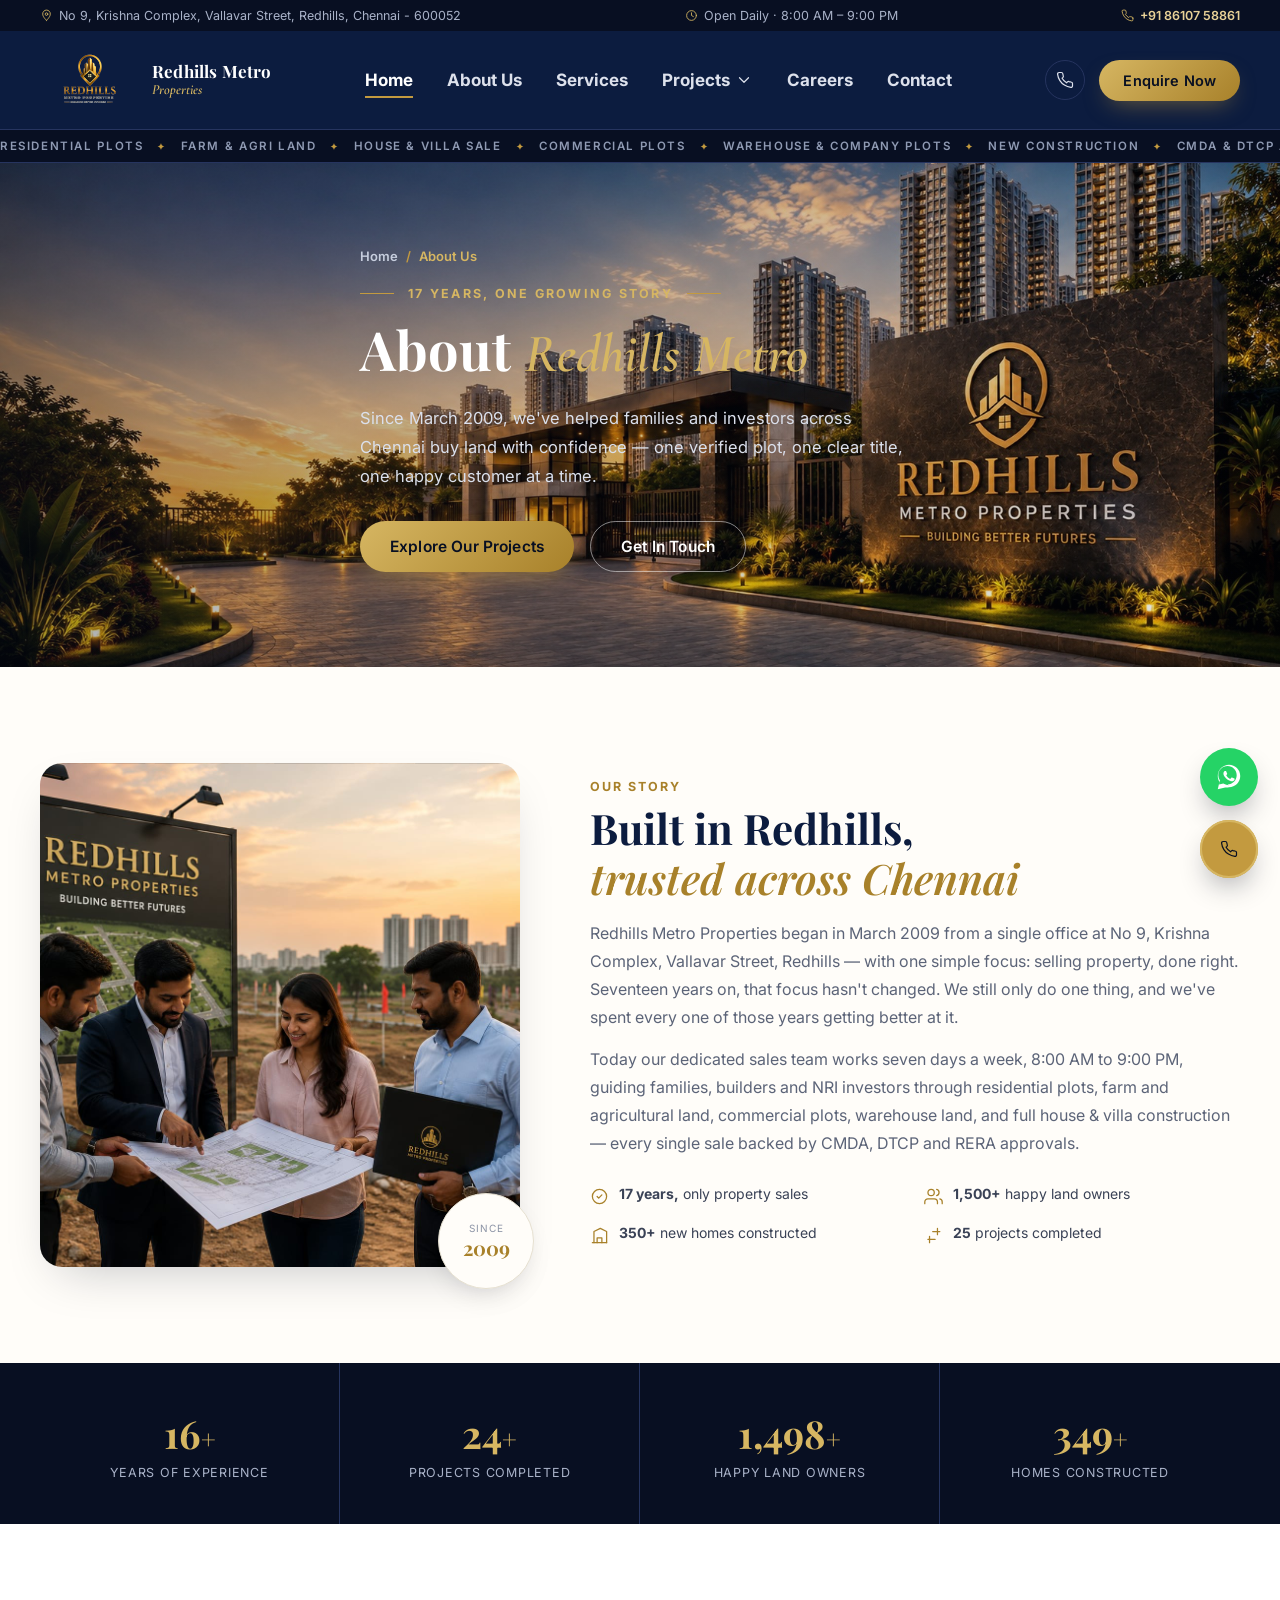
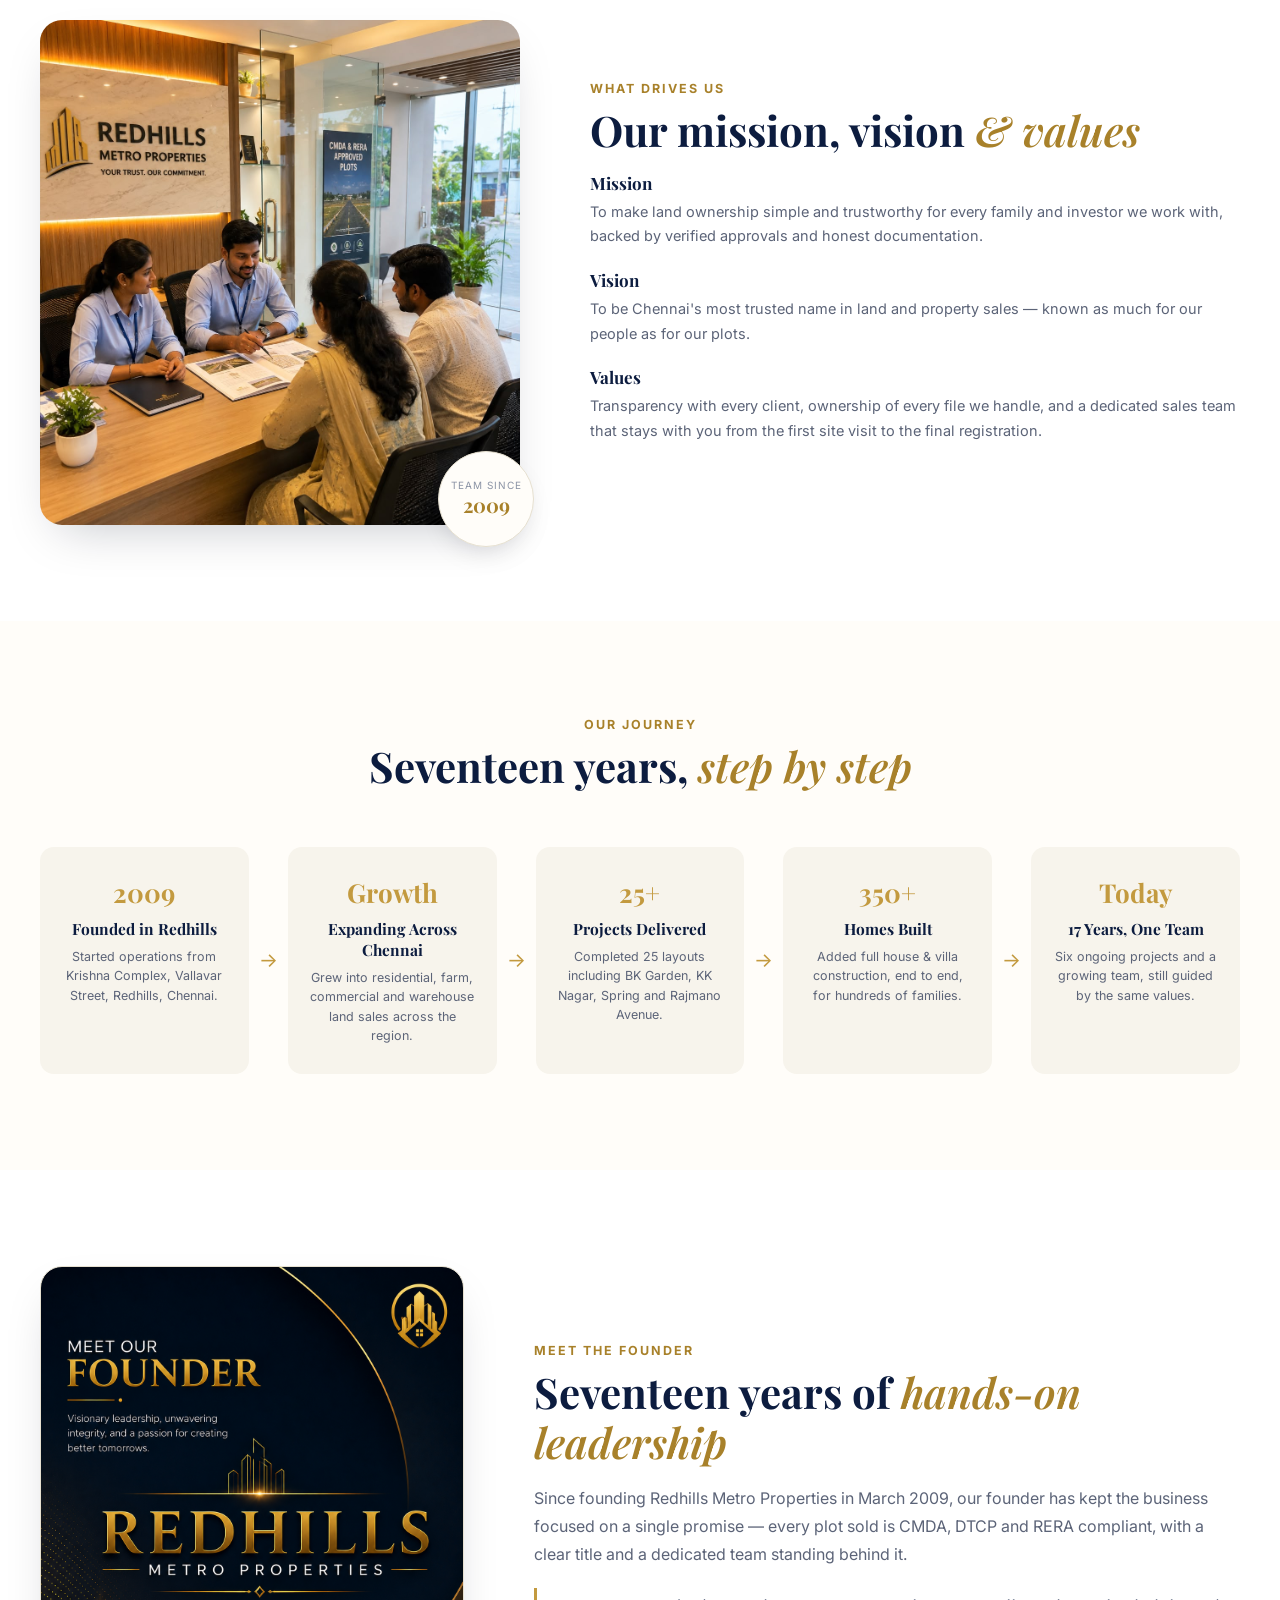
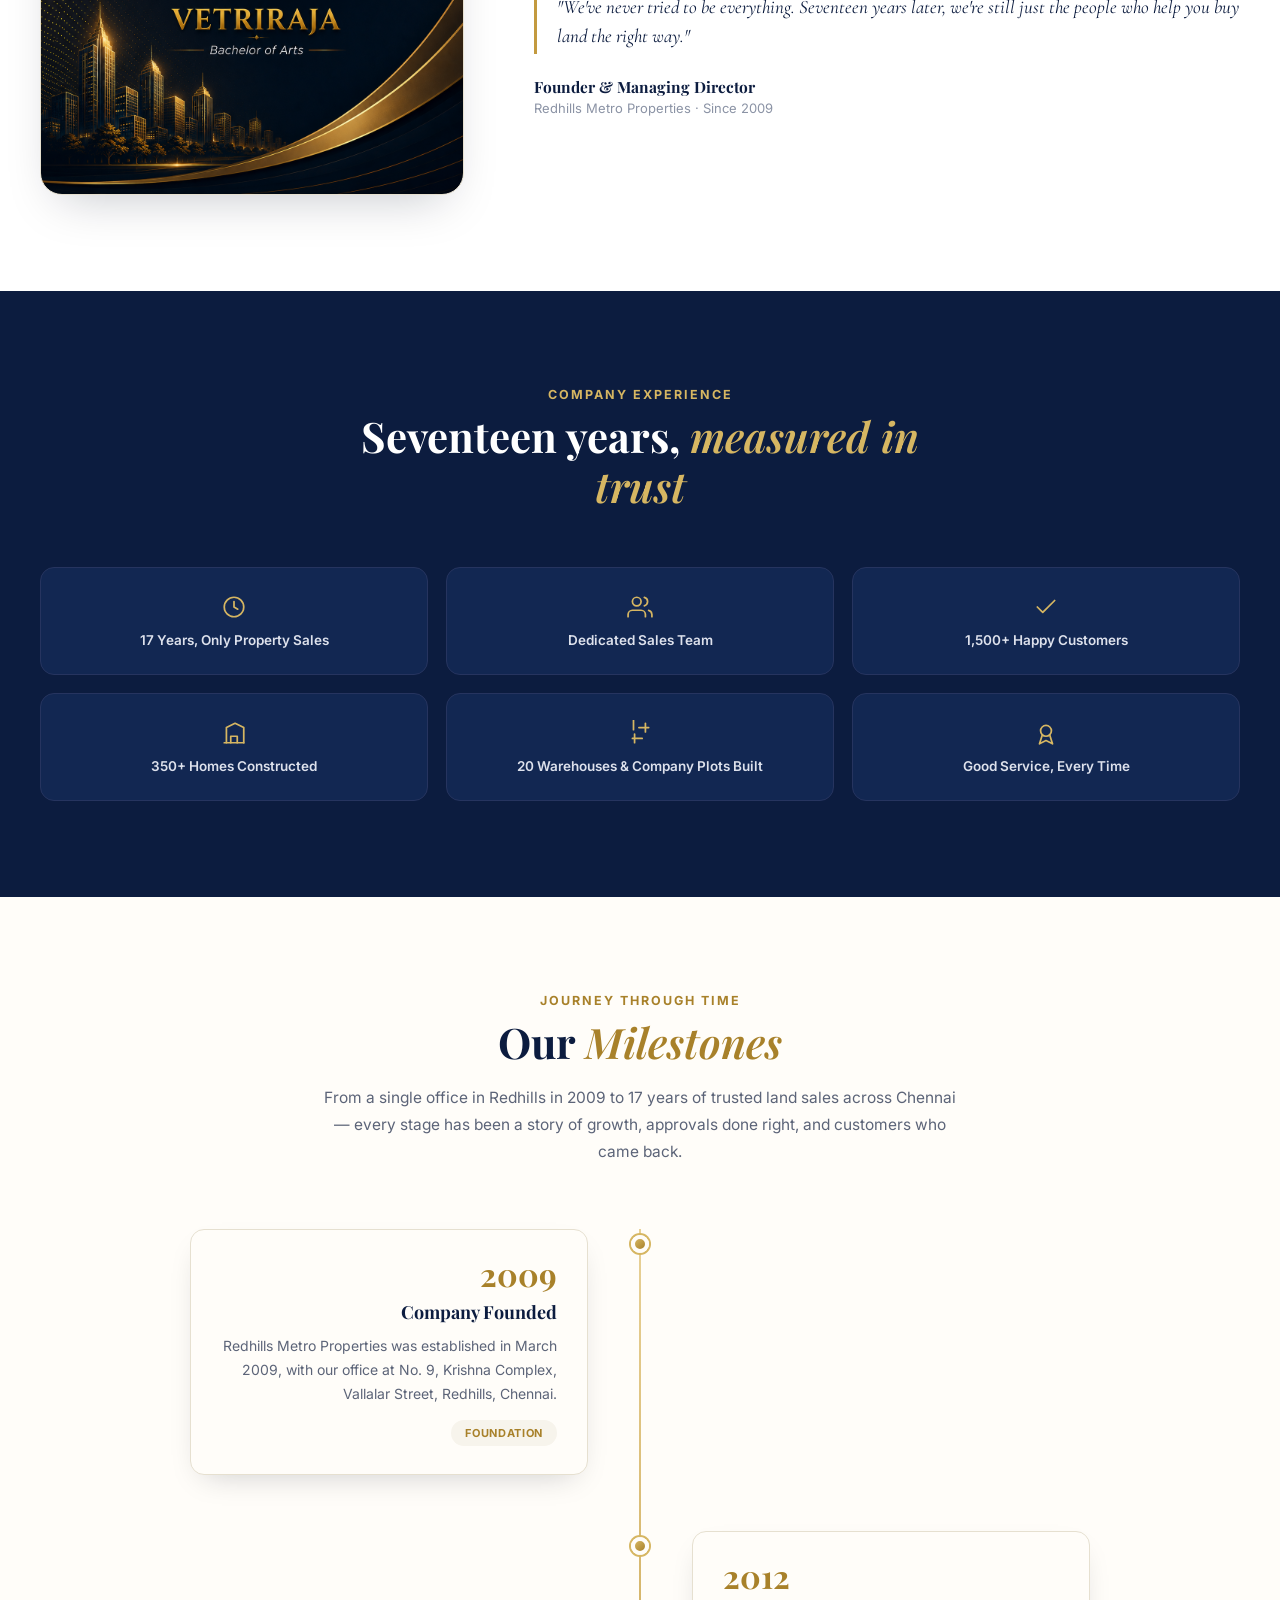
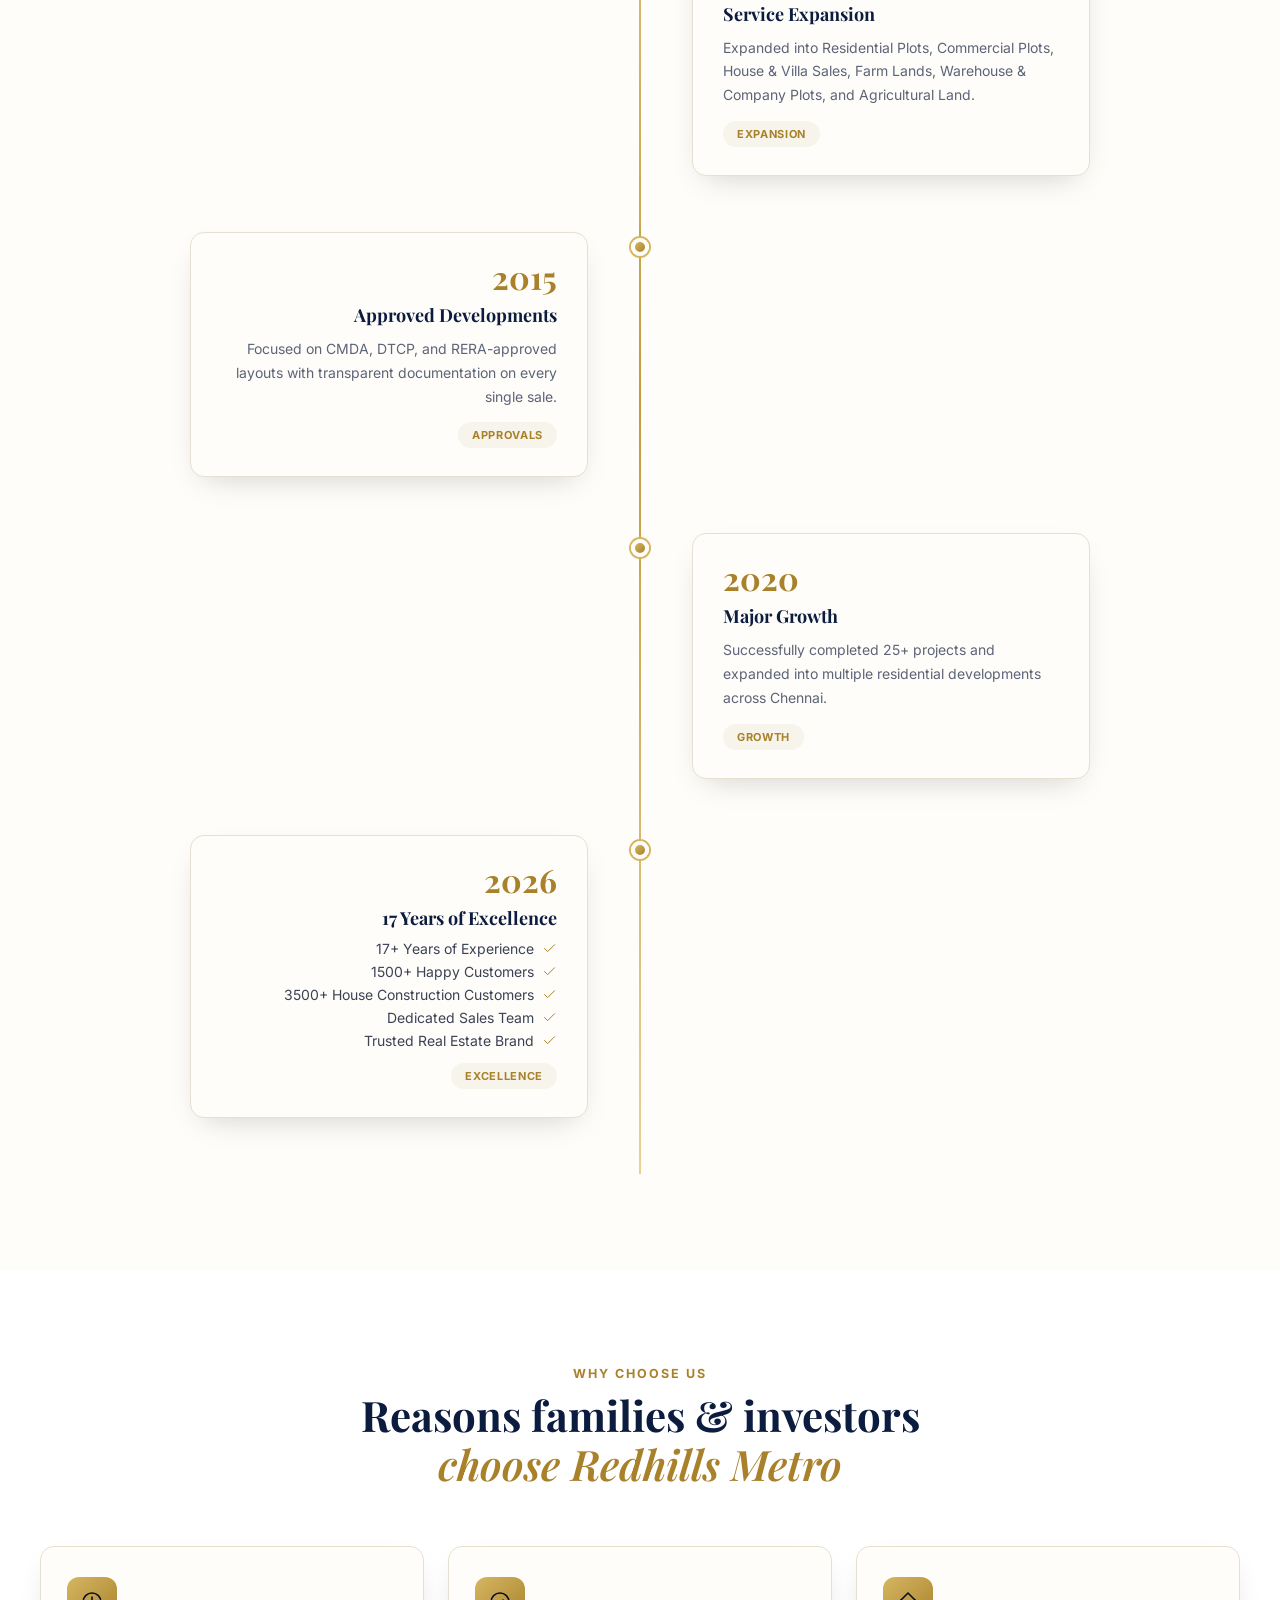
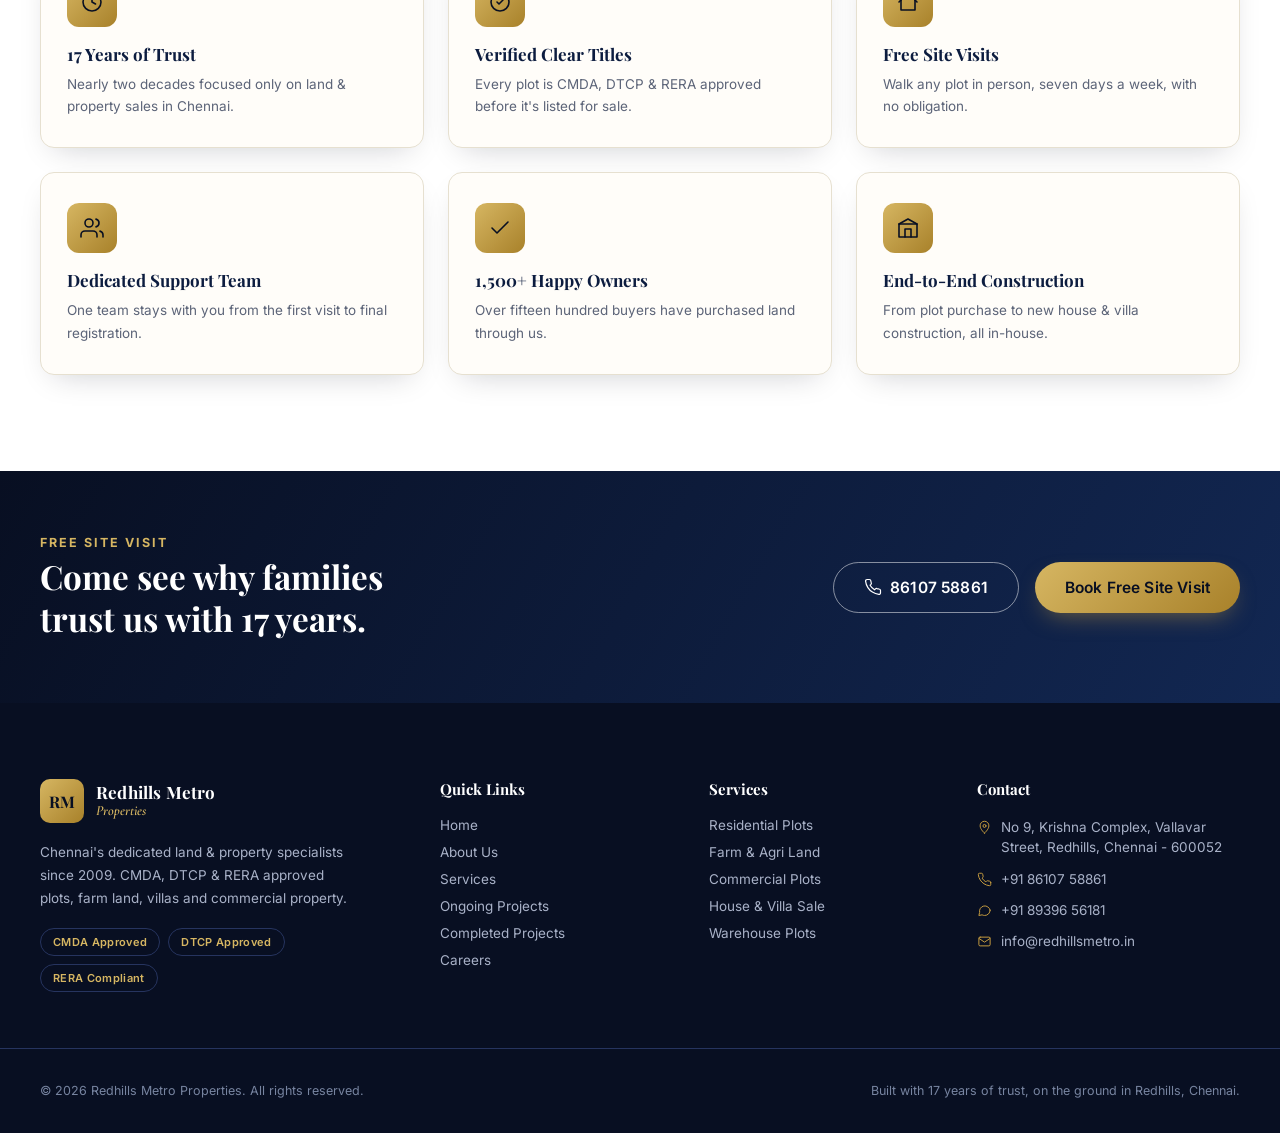
==== commit 2c554d08: "Update about.html" ====
--- a/about.html
+++ b/about.html
@@ -172,7 +172,7 @@
 }
 .story__media{position:relative;}
 .story__image{
-  width:100%; aspect-ratio:1/1.05; border-radius:var(--radius-lg);
+  width:100%; aspect-ratio:1/1.05; min-height:340px; border-radius:var(--radius-lg);
   /* background-color:var(--navy-800); */
   background-image:linear-gradient(160deg, var(--navy-700), var(--gold-600) 140%), url('images/about-story.jpg');
   background-blend-mode:overlay; background-size:cover; background-position:center;
@@ -216,7 +216,7 @@
 .culture__inner{max-width:1320px; margin:0 auto; padding:0 40px; display:grid; grid-template-columns:.85fr 1.15fr; gap:70px; align-items:center;}
 .culture__media{position:relative;}
 .culture__image{
-  width:100%; aspect-ratio:1/1.05; border-radius:var(--radius-lg);
+  width:100%; aspect-ratio:1/1.05; min-height:340px; border-radius:var(--radius-lg);
   /* background-color:var(--navy-800); */
   background-image:linear-gradient(160deg, var(--navy-700), var(--gold-600) 140%), url('images/about-office.jpg');
   background-blend-mode:overlay; background-size:cover; background-position:center;
@@ -250,14 +250,15 @@
    ========================================================= */
 .founder__inner{max-width:1320px; margin:0 auto; padding:0 40px; display:grid; grid-template-columns:.75fr 1.25fr; gap:70px; align-items:center;}
 .founder__media{position:relative;}
-.founder__image{
-  width:100%; aspect-ratio:4/5; border-radius:var(--radius-lg);
+   .founder__image{
+  width:100%; aspect-ratio:4/5; min-height:400px; border-radius:var(--radius-lg);
   /* background-color:var(--navy-800); */
   background-image:linear-gradient(160deg, var(--navy-700), var(--navy-950)), url('images/founder.jpg');
   background-blend-mode:overlay; background-size:cover; background-position:center top;
   box-shadow:var(--shadow-soft);
   border:1px solid var(--line);
 }
+
 .founder__quote{
   font-family:var(--accent-serif); font-style:italic; font-size:19px; line-height:1.55;
   color:var(--navy-900); border-left:3px solid var(--gold-500);
@@ -265,7 +266,11 @@
 }
 .founder__role strong{display:block; font-family:var(--serif); font-size:15.5px; color:var(--navy-900);}
 .founder__role span{font-size:13px; color:var(--ink-400);}
-@media (max-width:980px){ .founder__inner{grid-template-columns:1fr; gap:50px;} .founder__media{max-width:340px; margin:0 auto;} }
+@media (max-width:980px){
+  .founder__inner{grid-template-columns:1fr; gap:50px;}
+  .founder__media{max-width:340px; margin:0 auto;}
+  .founder__image{min-height:340px;}
+}
 
 /* =========================================================
    ACHIEVEMENTS (benefits-tile pattern)
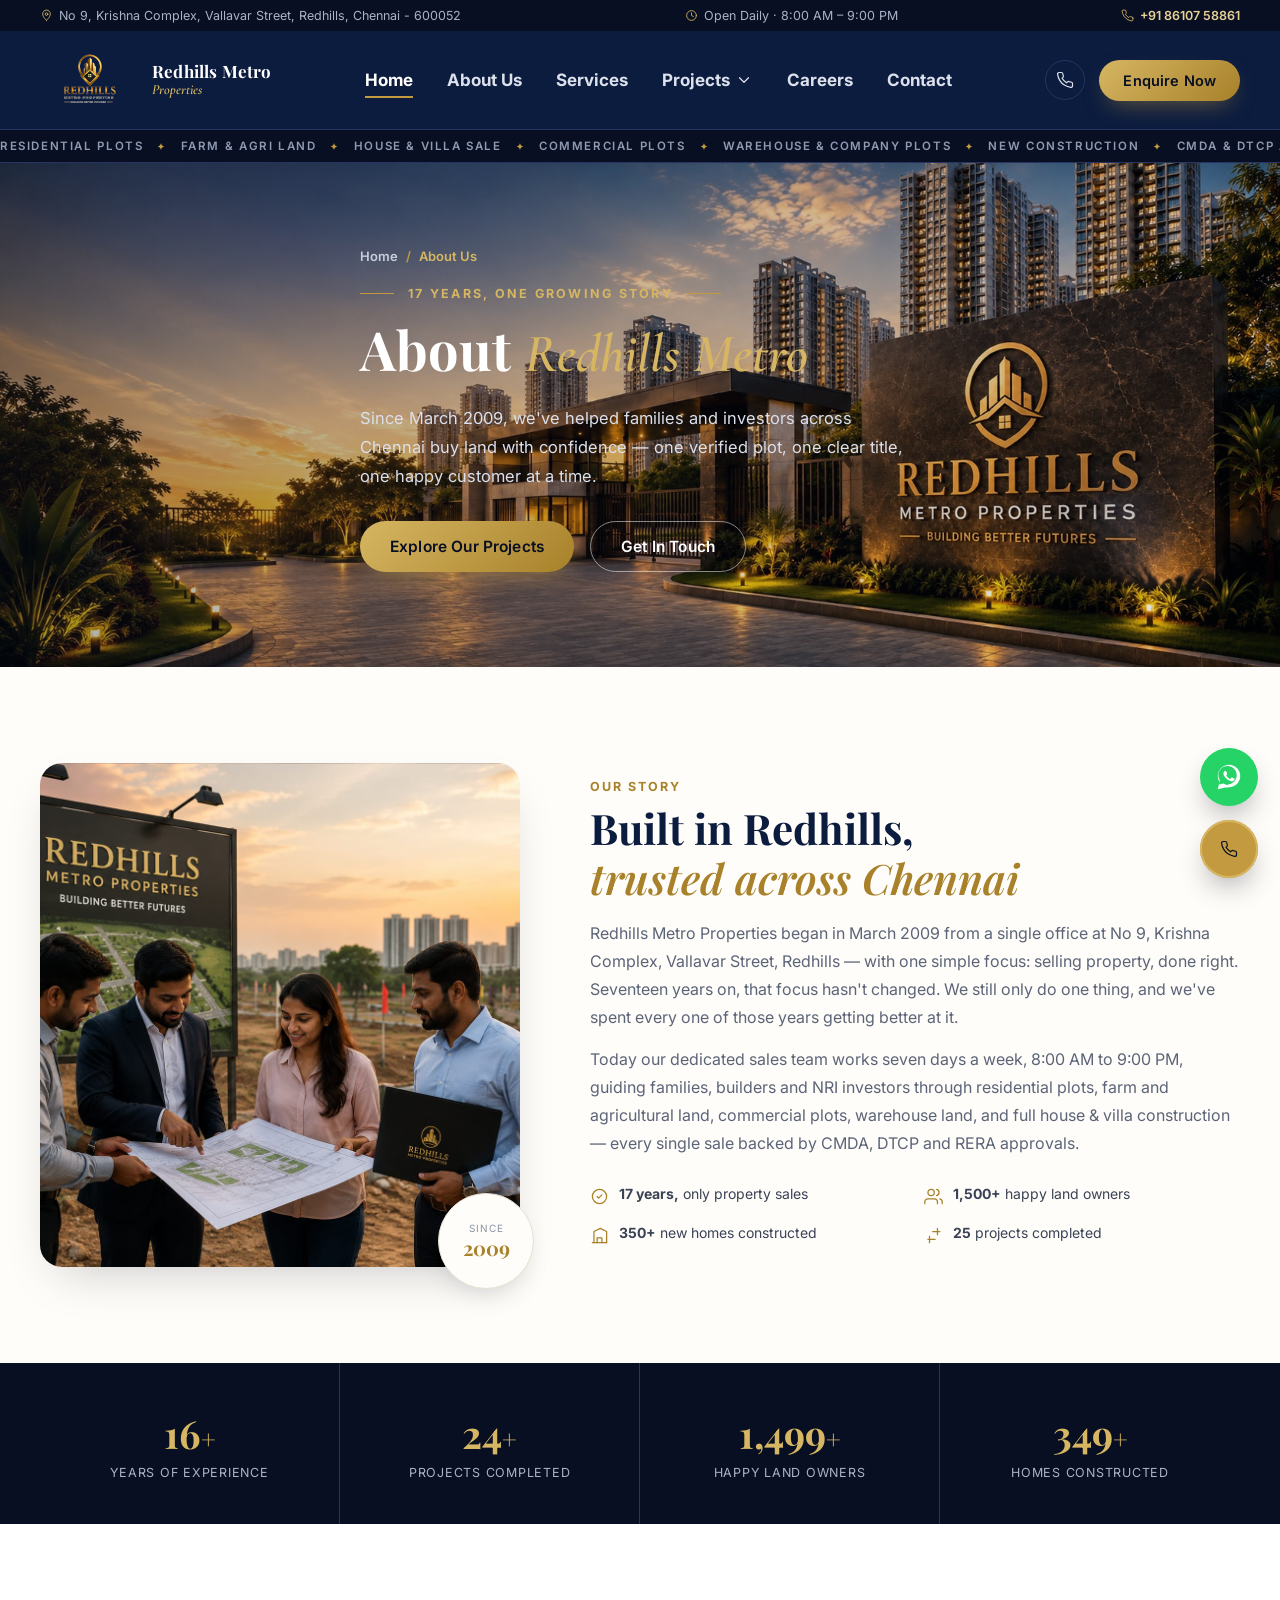
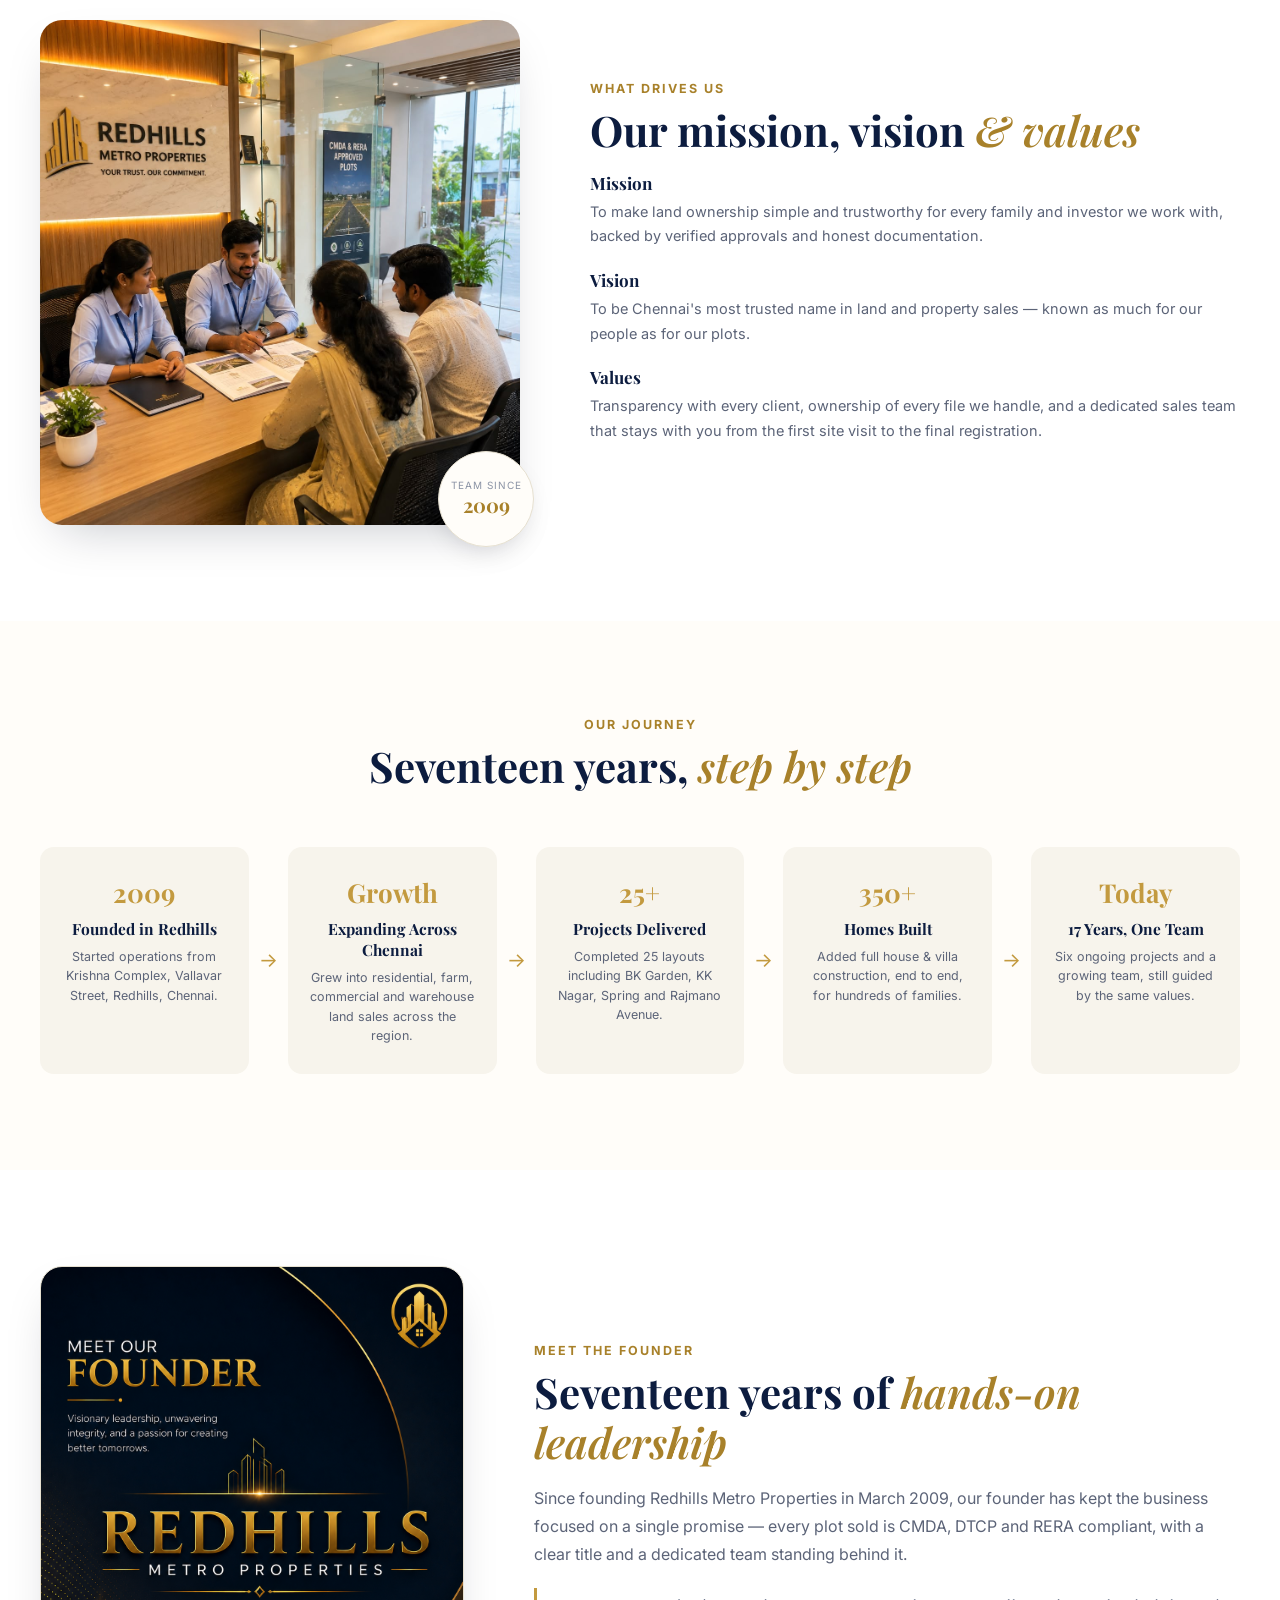
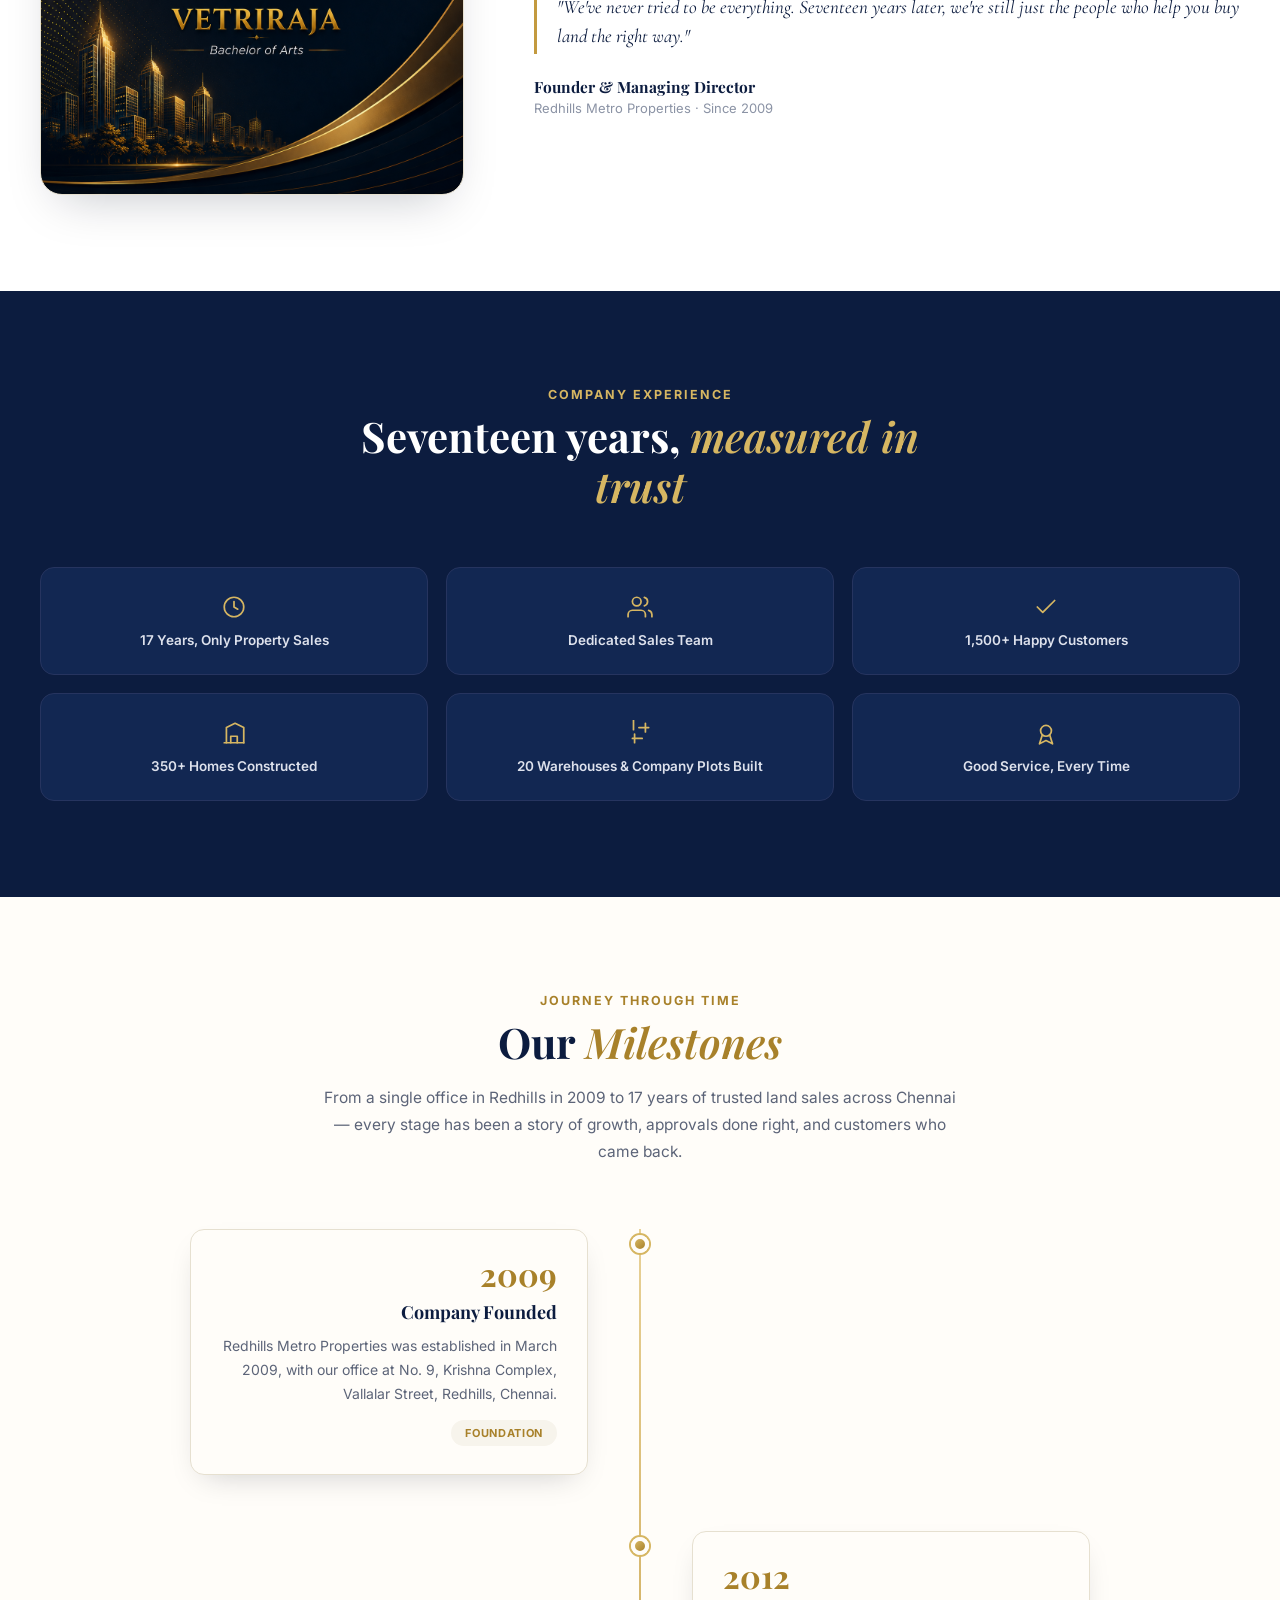
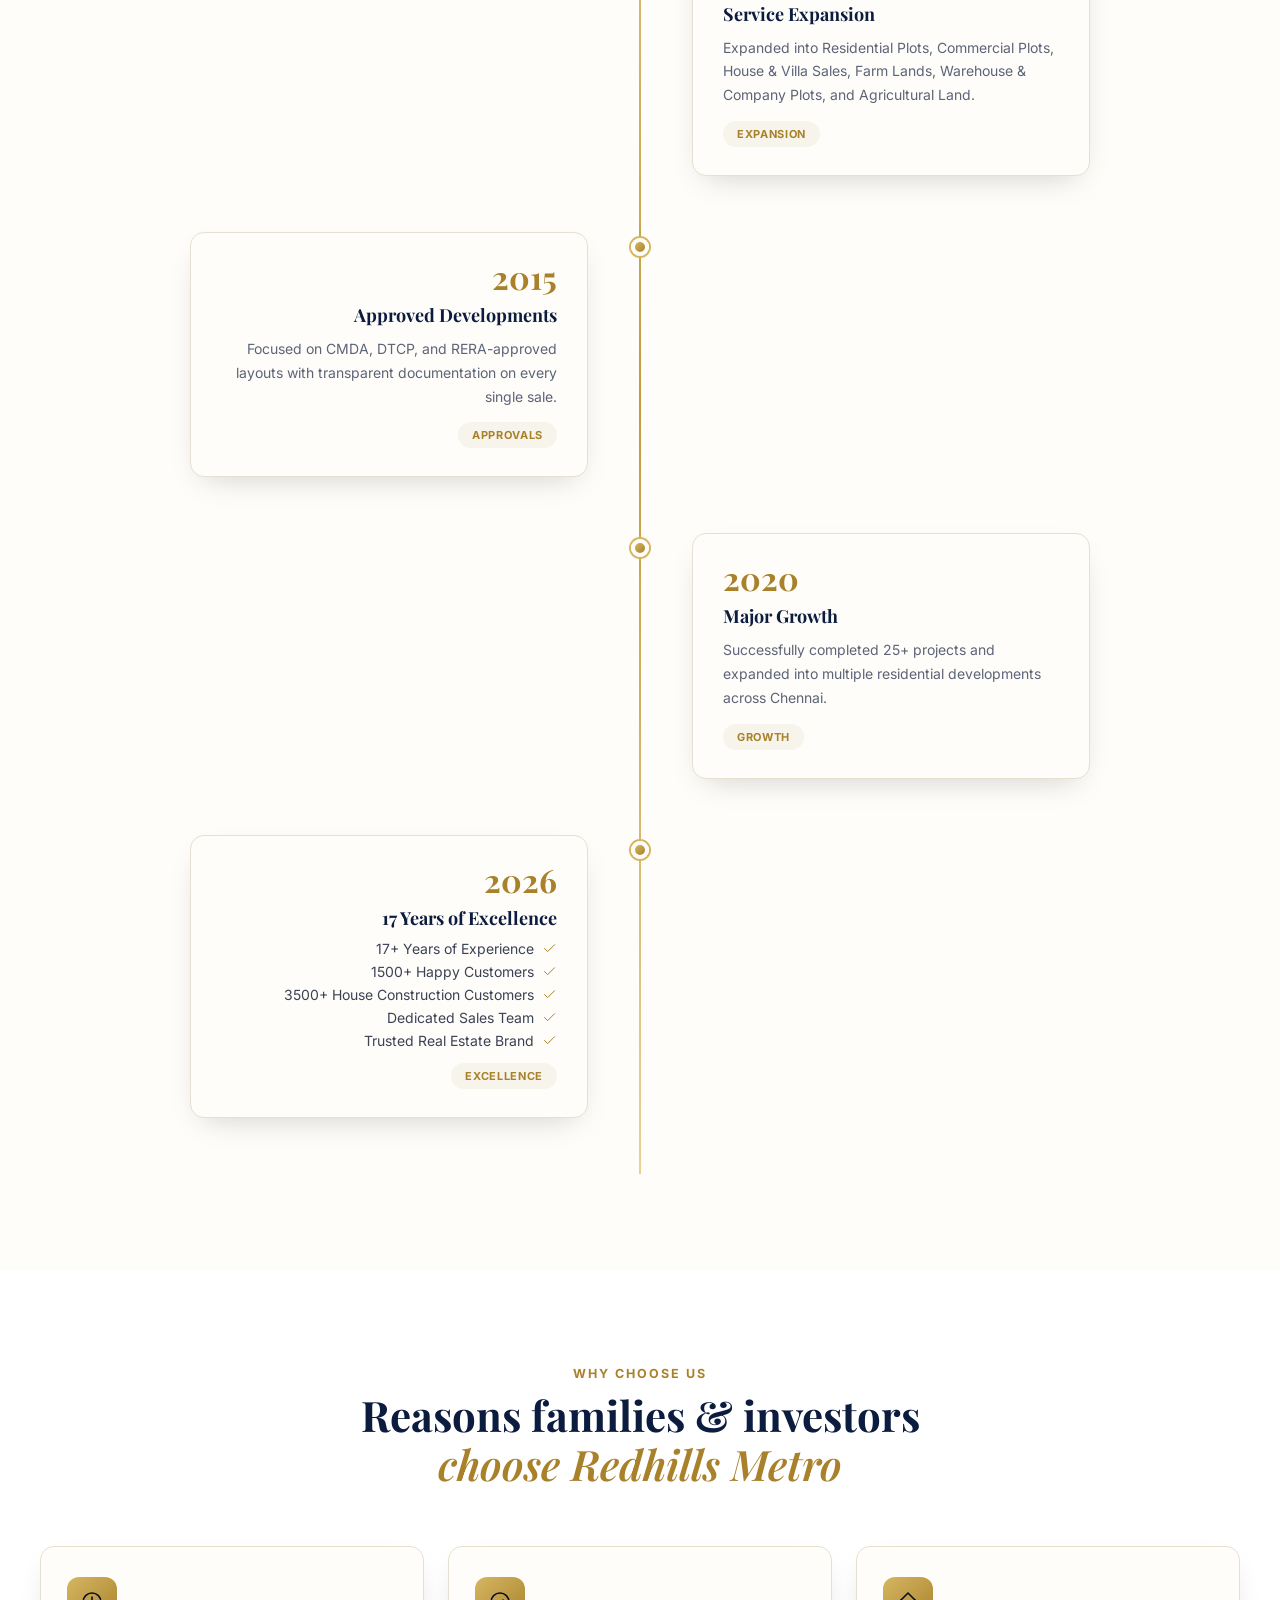
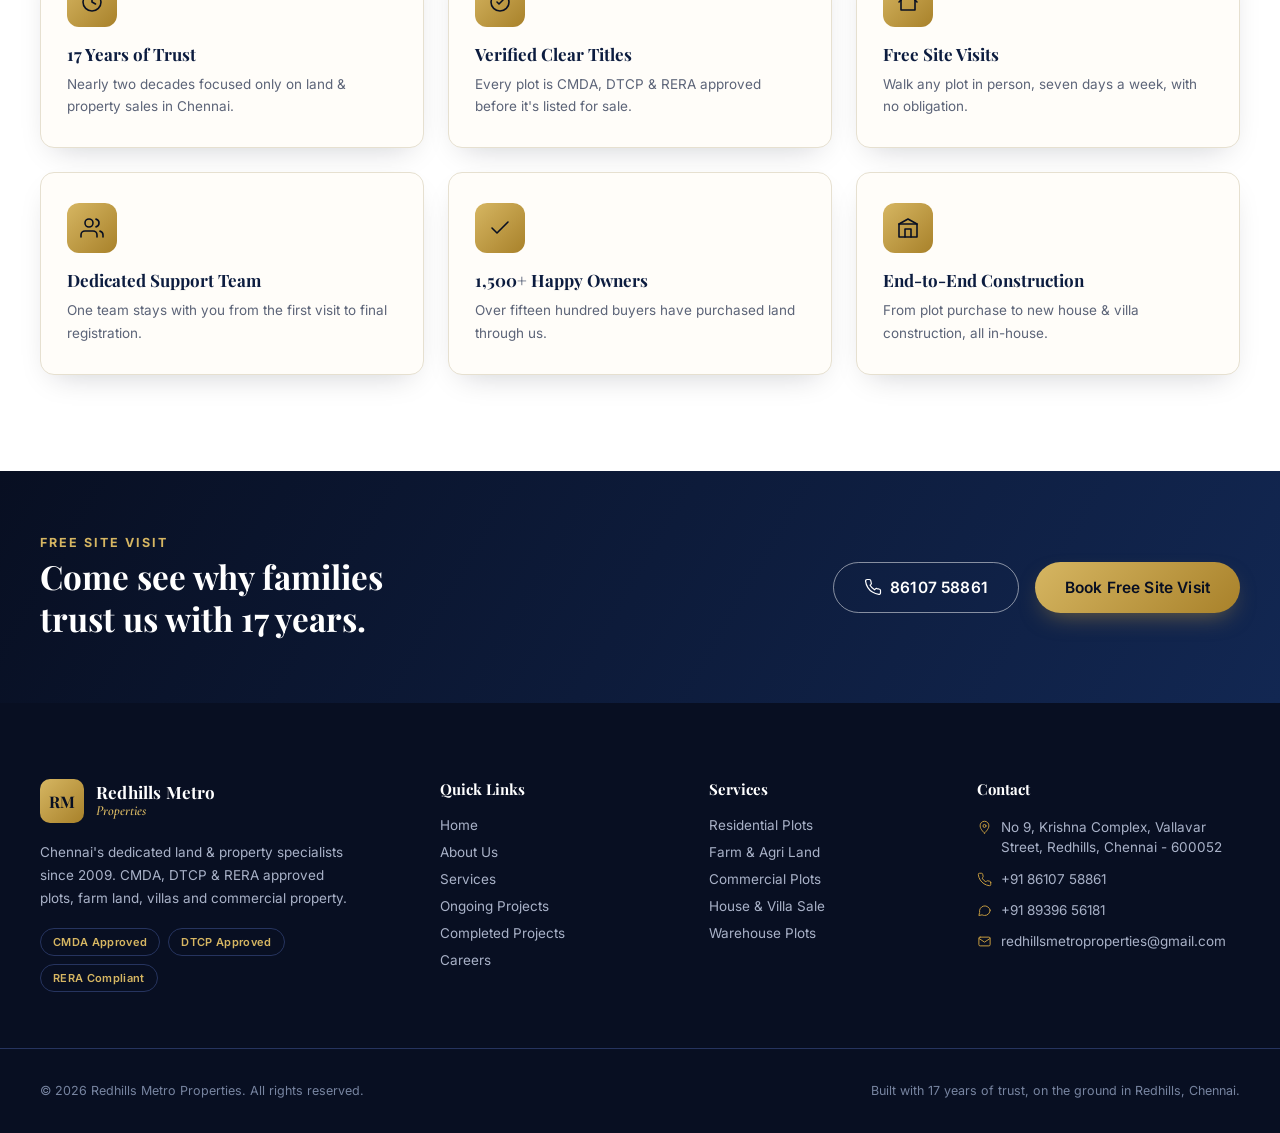
==== commit 544195c1: "Update about.html" ====
--- a/about.html
+++ b/about.html
@@ -879,7 +879,7 @@
         </li>
         <li>
           <svg viewBox="0 0 24 24" class="i"><rect x="3" y="5" width="18" height="14" rx="2"/><path d="M3 7l9 6 9-6"/></svg>
-          info@redhillsmetro.in
+          redhillsmetroproperties@gmail.com
         </li>
       </ul>
     </div>
